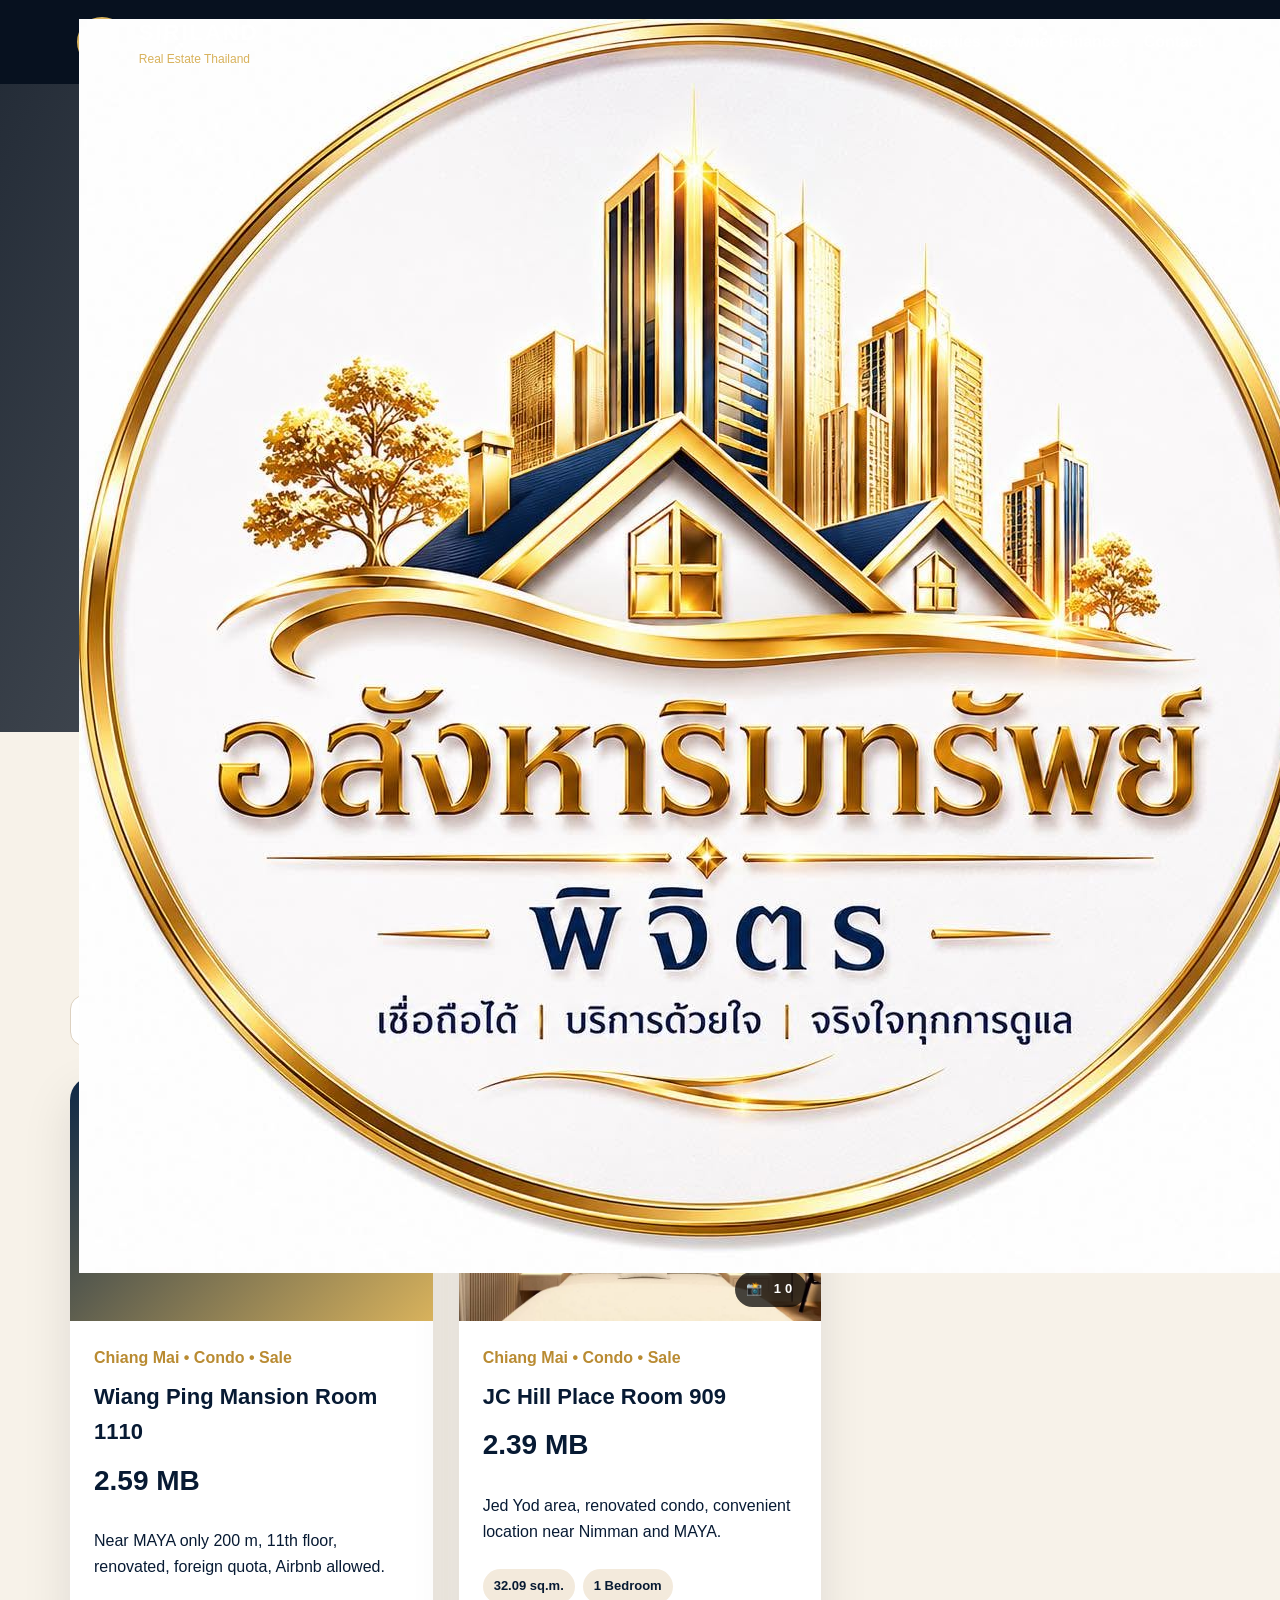
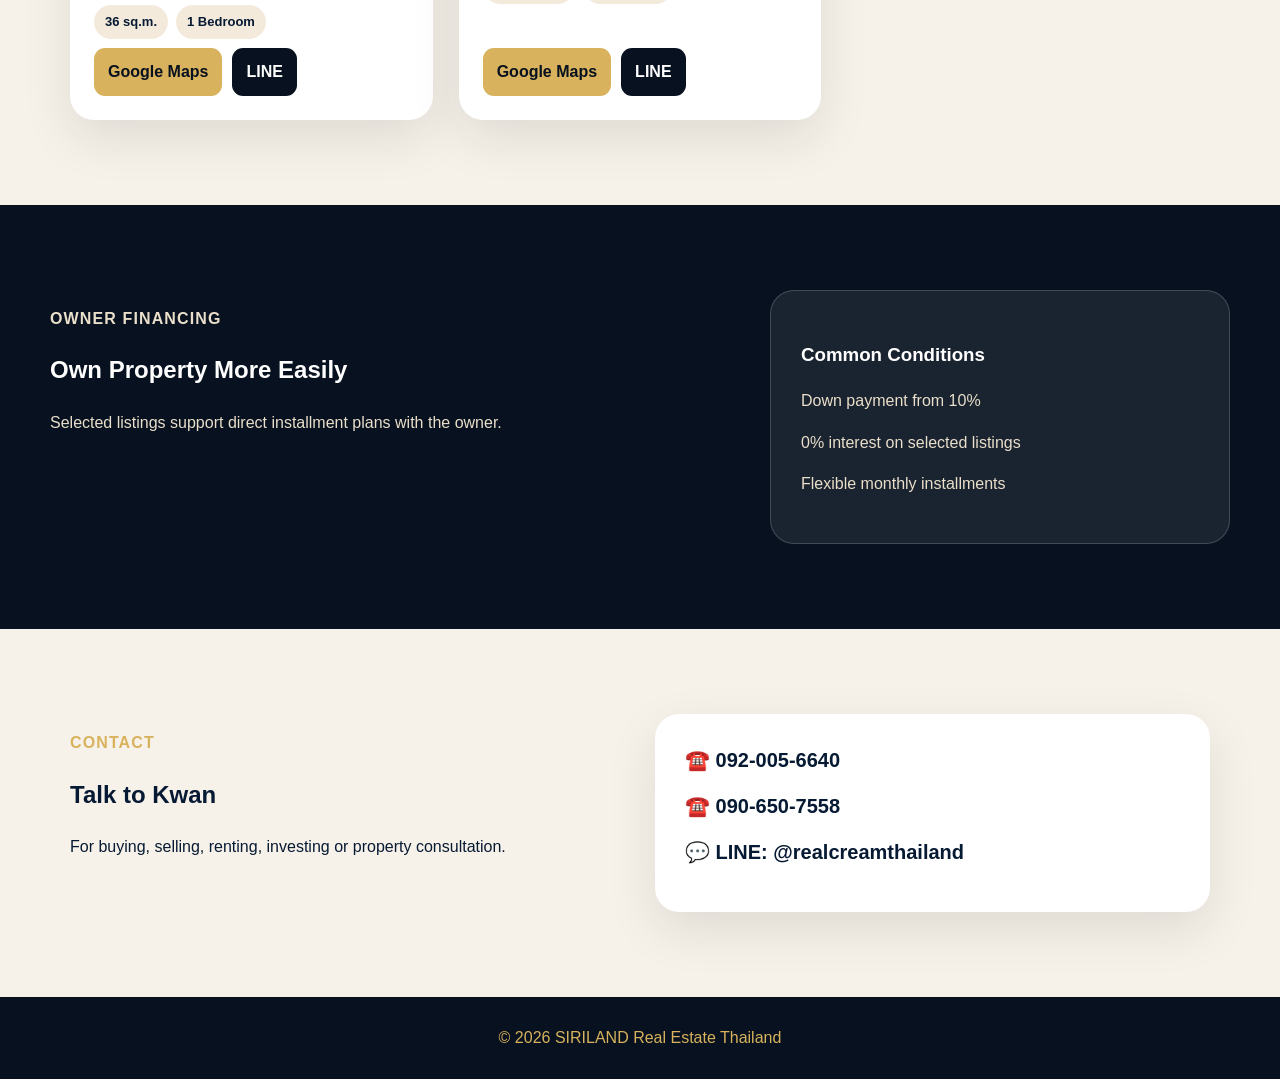
==== index.html @ 2d0be60f "Update index.html" ====
<!DOCTYPE html><html lang="en"><head><meta charset="UTF-8"><meta name="viewport" content="width=device-width,initial-scale=1.0"><title>SIRILAND Real Estate Thailand</title><link rel="stylesheet" href="style.css"></head><body>
<header>
  <div class="brand">
    <div class="logo">
      <img src="images/logo.png" alt="SIRILAND Logo">
    </div>
    <div>
      <h1>SIRILAND</h1>
      <p>Real Estate Thailand</p>
    </div>
  </div></p></div></div><nav><a href="#properties">Properties</a><a href="#finance">Owner Finance</a><a href="#contact">Contact</a></nav></header>
<section class="hero"><div><p class="gold">Luxury Real Estate Thailand</p><h2>Buy, Rent & Invest in Thailand Property</h2><p>Condos, houses, land and commercial properties in Chiang Mai, Phichit, Phitsanulok, Bangkok and more.</p><a class="btn" href="#properties">View Listings</a><a class="btn ghost" href="https://line.me/R/ti/p/@realcreamthailand" target="_blank">LINE</a></div></section>
<section id="properties" class="section"><p class="gold center">Featured Listings</p><h2 class="title">Properties for Sale & Rent</h2><div class="filters"><select id="cityFilter"><option value="all">All Cities</option><option value="Chiang Mai">Chiang Mai</option><option value="Phichit">Phichit</option><option value="Phitsanulok">Phitsanulok</option><option value="Bangkok">Bangkok</option></select><select id="typeFilter"><option value="all">All Types</option><option value="Condo">Condo</option><option value="House">House</option><option value="Land">Land</option><option value="Commercial">Commercial</option></select><select id="dealFilter"><option value="all">Sale & Rent</option><option value="Sale">Sale</option><option value="Rent">Rent</option></select><input id="searchInput" placeholder="Search property..."></div><div id="propertyGrid" class="grid"></div></section>
<section id="finance" class="finance"><div><p class="gold">Owner Financing</p><h2>Own Property More Easily</h2><p>Selected listings support direct installment plans with the owner.</p></div><div class="finance-card"><h3>Common Conditions</h3><p>Down payment from 10%</p><p>0% interest on selected listings</p><p>Flexible monthly installments</p></div></section>
<section id="contact" class="section contact"><div><p class="gold">Contact</p><h2>Talk to Kwan</h2><p>For buying, selling, renting, investing or property consultation.</p></div><div class="contact-card"><a href="tel:+66920056640">☎️ 092-005-6640</a><a href="tel:+66906507558">☎️ 090-650-7558</a><a href="https://line.me/R/ti/p/@realcreamthailand" target="_blank">💬 LINE: @realcreamthailand</a></div></section>
<div id="gallery" class="gallery hidden"><button class="close" onclick="closeGallery()">×</button><button class="arrow left" onclick="prevImage()">‹</button><img id="galleryImg" src=""><button class="arrow right" onclick="nextImage()">›</button><div id="counter"></div></div>
<footer>© 2026 SIRILAND Real Estate Thailand</footer><script src="properties.js"></script><script src="script.js"></script></body></html>
---- style.css ----
*{box-sizing:border-box}body{margin:0;font-family:Arial,Helvetica,sans-serif;background:#f7f2e9;color:#071a33;line-height:1.6}a{text-decoration:none;color:inherit}header{position:sticky;top:0;z-index:20;background:#07111f;color:white;display:flex;align-items:center;justify-content:space-between;padding:15px 6%;gap:20px}.brand{display:flex;align-items:center;gap:12px}.logo{width:50px;height:50px;border:2px solid #d8b25c;border-radius:50%;display:grid;place-items:center;color:#d8b25c;font-size:30px;font-weight:900}.brand h1{margin:0;font-size:22px;letter-spacing:2px}.brand p{margin:0;color:#d8b25c;font-size:12px}nav{display:flex;gap:24px;font-weight:800}.hero{min-height:72vh;background:linear-gradient(115deg,rgba(7,17,31,.88),rgba(7,17,31,.45)),url('https://images.unsplash.com/photo-1600607687939-ce8a6c25118c?auto=format&fit=crop&w=1800&q=80');background-size:cover;background-position:center;display:grid;place-items:center;text-align:center;color:white;padding:50px 20px}.hero div{max-width:900px}.gold{color:#d8b25c;font-weight:900;text-transform:uppercase;letter-spacing:.07em}.center{text-align:center}.hero h2{font-size:clamp(38px,7vw,78px);line-height:1.05;margin:10px 0}.hero p{font-size:20px;color:#f4e7c7}.btn{display:inline-block;margin:10px 6px 0;padding:14px 24px;border-radius:14px;background:#d8b25c;color:#07111f;font-weight:900}.ghost{background:transparent;color:white;border:1px solid white}.section{max-width:1180px;margin:auto;padding:85px 20px}.title{text-align:center;font-size:clamp(32px,5vw,56px);margin:5px 0 30px}.filters{display:grid;grid-template-columns:repeat(4,1fr);gap:14px;margin-bottom:30px}.filters select,.filters input{padding:15px;border:1px solid #ddd1c0;border-radius:14px;background:white;font-size:15px}.grid{display:grid;grid-template-columns:repeat(3,1fr);gap:26px}.card{background:white;border-radius:24px;overflow:hidden;box-shadow:0 18px 50px rgba(10,20,30,.1);display:flex;flex-direction:column}.photo{height:245px;background:linear-gradient(135deg,#0d2746,#d8b25c);position:relative;overflow:hidden;cursor:pointer;display:grid;place-items:center;color:white;font-size:34px;font-weight:900;letter-spacing:4px}.photo img{width:100%;height:100%;object-fit:cover;display:block}.badge{position:absolute;right:14px;bottom:14px;background:rgba(0,0,0,.72);color:white;border-radius:999px;padding:7px 11px;font-size:13px;font-weight:900}.content{padding:24px;display:flex;flex-direction:column;gap:9px;flex:1}.meta{color:#b98b32;font-weight:900}.content h3{margin:0;font-size:22px}.price{font-size:28px;font-weight:900}.chips{display:flex;flex-wrap:wrap;gap:8px}.chips span{background:#f3eadc;border-radius:999px;padding:7px 11px;font-weight:800;font-size:13px}.actions{display:flex;gap:10px;flex-wrap:wrap;margin-top:auto}.smallbtn{padding:11px 14px;border-radius:11px;background:#07111f;color:white;font-weight:900}.smallbtn.goldbtn{background:#d8b25c;color:#07111f}.finance{background:#07111f;color:white;display:grid;grid-template-columns:1.2fr .8fr;gap:30px;padding:85px max(20px,calc((100vw - 1180px)/2))}.finance p{color:#eadfca}.finance-card{background:rgba(255,255,255,.08);border:1px solid rgba(255,255,255,.18);border-radius:24px;padding:30px}.contact{display:grid;grid-template-columns:1fr 1fr;gap:30px}.contact-card{background:white;border-radius:24px;padding:30px;box-shadow:0 18px 50px rgba(10,20,30,.1)}.contact-card a{display:block;font-size:20px;font-weight:900;margin-bottom:14px}.gallery{position:fixed;inset:0;z-index:999;background:rgba(0,0,0,.92);display:grid;place-items:center;padding:30px}.hidden{display:none}.gallery img{max-width:90vw;max-height:84vh;border-radius:14px}.close{position:fixed;right:24px;top:18px;background:none;border:0;color:white;font-size:46px;cursor:pointer}.arrow{position:fixed;top:50%;transform:translateY(-50%);background:rgba(255,255,255,.14);color:white;border:0;border-radius:14px;font-size:56px;padding:10px 20px;cursor:pointer}.left{left:20px}.right{right:20px}#counter{position:fixed;bottom:20px;color:white;background:rgba(0,0,0,.45);padding:8px 14px;border-radius:999px;font-weight:900}footer{text-align:center;background:#07111f;color:#d8b25c;padding:28px}@media(max-width:900px){header{flex-direction:column;align-items:flex-start}.filters,.grid,.finance,.contact{grid-template-columns:1fr}nav{flex-wrap:wrap}.photo{height:220px}}
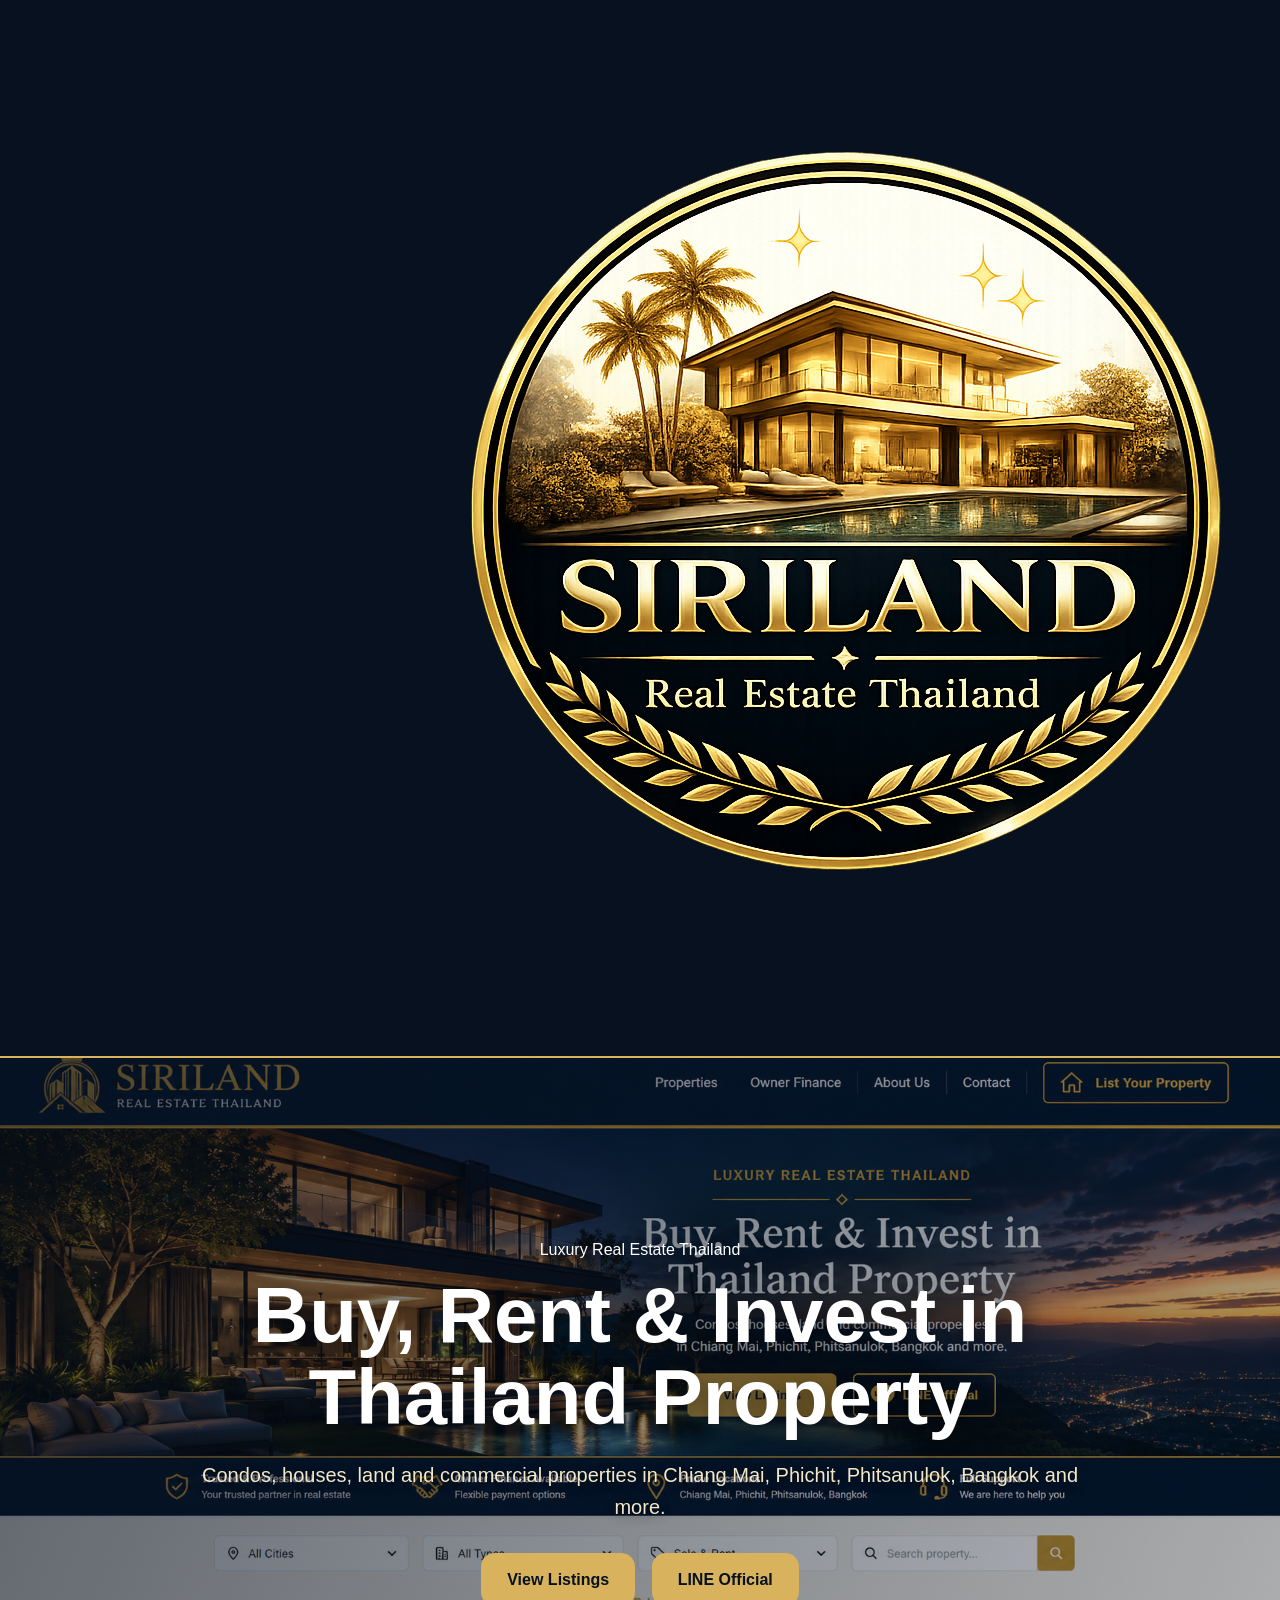
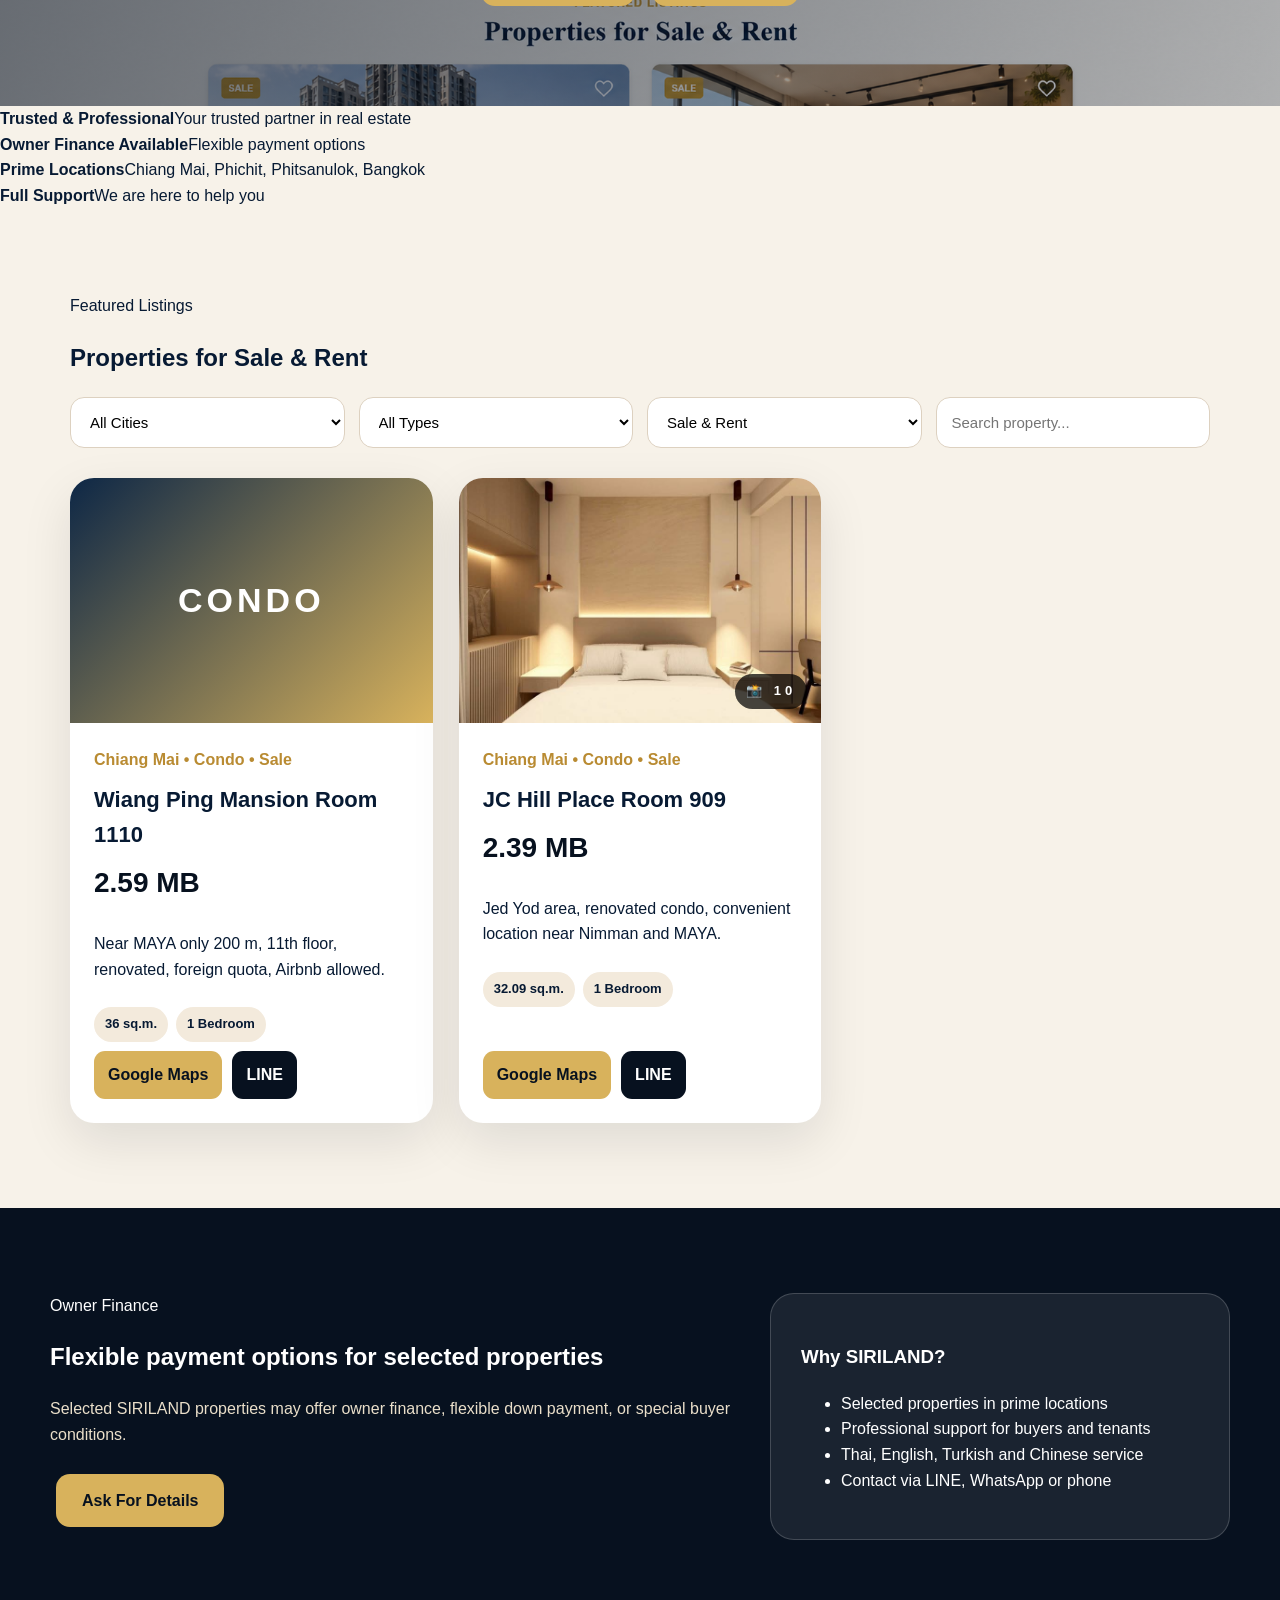
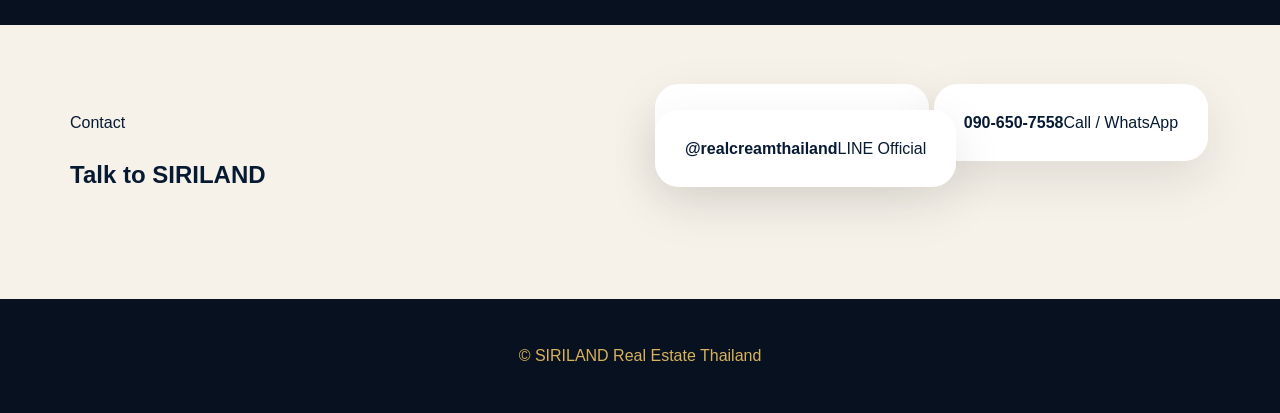
==== commit 4fb5764b: "Update index.html" ====
--- a/index.html
+++ b/index.html
@@ -1,17 +1,126 @@
-<!DOCTYPE html><html lang="en"><head><meta charset="UTF-8"><meta name="viewport" content="width=device-width,initial-scale=1.0"><title>SIRILAND Real Estate Thailand</title><link rel="stylesheet" href="style.css"></head><body>
-<header>
-  <div class="brand">
-    <div class="logo">
-      <img src="images/logo.png" alt="SIRILAND Logo">
+<!DOCTYPE html>
+<html lang="en">
+<head>
+  <meta charset="UTF-8" />
+  <meta name="viewport" content="width=device-width, initial-scale=1.0" />
+  <title>SIRILAND Real Estate Thailand</title>
+  <link rel="stylesheet" href="style.css" />
+</head>
+<body>
+  <header class="site-header">
+    <a class="brand" href="#home">
+      <img src="images/logo.png" alt="SIRILAND Logo" class="brand-logo" />
+      <div>
+        <h1>SIRILAND</h1>
+        <p>Real Estate Thailand</p>
+      </div>
+    </a>
+
+    <button class="menu-toggle" id="menuToggle">☰</button>
+
+    <nav id="mainNav">
+      <a href="#properties">Properties</a>
+      <a href="#finance">Owner Finance</a>
+      <a href="#contact">Contact</a>
+      <a class="nav-line" href="https://line.me/R/ti/p/@realcreamthailand" target="_blank">LINE</a>
+    </nav>
+  </header>
+
+  <section class="hero" id="home">
+    <div class="hero-overlay"></div>
+    <div class="hero-content">
+      <span class="eyebrow">Luxury Real Estate Thailand</span>
+      <h2>Buy, Rent & Invest in Thailand Property</h2>
+      <p>Condos, houses, land and commercial properties in Chiang Mai, Phichit, Phitsanulok, Bangkok and more.</p>
+      <div class="hero-actions">
+        <a href="#properties" class="btn primary">View Listings</a>
+        <a href="https://line.me/R/ti/p/@realcreamthailand" target="_blank" class="btn outline">LINE Official</a>
+      </div>
     </div>
-    <div>
-      <h1>SIRILAND</h1>
-      <p>Real Estate Thailand</p>
+  </section>
+
+  <section class="trust-bar">
+    <div><strong>Trusted & Professional</strong><span>Your trusted partner in real estate</span></div>
+    <div><strong>Owner Finance Available</strong><span>Flexible payment options</span></div>
+    <div><strong>Prime Locations</strong><span>Chiang Mai, Phichit, Phitsanulok, Bangkok</span></div>
+    <div><strong>Full Support</strong><span>We are here to help you</span></div>
+  </section>
+
+  <main>
+    <section class="section" id="properties">
+      <div class="section-head">
+        <span class="eyebrow dark">Featured Listings</span>
+        <h2>Properties for Sale & Rent</h2>
+      </div>
+
+      <div class="filters">
+        <select id="cityFilter"><option value="all">All Cities</option></select>
+        <select id="typeFilter"><option value="all">All Types</option></select>
+        <select id="dealFilter">
+          <option value="all">Sale & Rent</option>
+          <option value="Sale">Sale</option>
+          <option value="Rent">Rent</option>
+        </select>
+        <input id="searchInput" type="search" placeholder="Search property..." />
+      </div>
+
+      <div class="grid" id="propertyGrid"></div>
+    </section>
+
+    <section class="finance" id="finance">
+      <div>
+        <span class="eyebrow">Owner Finance</span>
+        <h2>Flexible payment options for selected properties</h2>
+        <p>Selected SIRILAND properties may offer owner finance, flexible down payment, or special buyer conditions.</p>
+        <a href="#contact" class="btn primary">Ask For Details</a>
+      </div>
+      <div class="finance-card">
+        <h3>Why SIRILAND?</h3>
+        <ul>
+          <li>Selected properties in prime locations</li>
+          <li>Professional support for buyers and tenants</li>
+          <li>Thai, English, Turkish and Chinese service</li>
+          <li>Contact via LINE, WhatsApp or phone</li>
+        </ul>
+      </div>
+    </section>
+
+    <section class="section contact" id="contact">
+      <div class="section-head left-head">
+        <span class="eyebrow dark">Contact</span>
+        <h2>Talk to SIRILAND</h2>
+      </div>
+      <div class="contact-grid">
+        <a class="contact-card" href="tel:0920056640"><strong>092-005-6640</strong><span>Call / WhatsApp</span></a>
+        <a class="contact-card" href="tel:0906507558"><strong>090-650-7558</strong><span>Call / WhatsApp</span></a>
+        <a class="contact-card" href="https://line.me/R/ti/p/@realcreamthailand" target="_blank"><strong>@realcreamthailand</strong><span>LINE Official</span></a>
+      </div>
+    </section>
+  </main>
+
+  <div class="modal hidden" id="propertyModal">
+    <div class="modal-card">
+      <button class="modal-close" id="modalClose">×</button>
+      <img id="modalImg" src="" alt="Property photo" />
+      <div class="modal-body">
+        <p id="modalMeta" class="meta"></p>
+        <h3 id="modalTitle"></h3>
+        <div id="modalPrice" class="price"></div>
+        <p id="modalDesc"></p>
+        <div id="modalChips" class="chips"></div>
+        <div class="actions">
+          <a class="smallbtn goldbtn" href="tel:0920056640">Call</a>
+          <a class="smallbtn" href="https://line.me/R/ti/p/@realcreamthailand" target="_blank">LINE</a>
+        </div>
+      </div>
     </div>
-  </div></p></div></div><nav><a href="#properties">Properties</a><a href="#finance">Owner Finance</a><a href="#contact">Contact</a></nav></header>
-<section class="hero"><div><p class="gold">Luxury Real Estate Thailand</p><h2>Buy, Rent & Invest in Thailand Property</h2><p>Condos, houses, land and commercial properties in Chiang Mai, Phichit, Phitsanulok, Bangkok and more.</p><a class="btn" href="#properties">View Listings</a><a class="btn ghost" href="https://line.me/R/ti/p/@realcreamthailand" target="_blank">LINE</a></div></section>
-<section id="properties" class="section"><p class="gold center">Featured Listings</p><h2 class="title">Properties for Sale & Rent</h2><div class="filters"><select id="cityFilter"><option value="all">All Cities</option><option value="Chiang Mai">Chiang Mai</option><option value="Phichit">Phichit</option><option value="Phitsanulok">Phitsanulok</option><option value="Bangkok">Bangkok</option></select><select id="typeFilter"><option value="all">All Types</option><option value="Condo">Condo</option><option value="House">House</option><option value="Land">Land</option><option value="Commercial">Commercial</option></select><select id="dealFilter"><option value="all">Sale & Rent</option><option value="Sale">Sale</option><option value="Rent">Rent</option></select><input id="searchInput" placeholder="Search property..."></div><div id="propertyGrid" class="grid"></div></section>
-<section id="finance" class="finance"><div><p class="gold">Owner Financing</p><h2>Own Property More Easily</h2><p>Selected listings support direct installment plans with the owner.</p></div><div class="finance-card"><h3>Common Conditions</h3><p>Down payment from 10%</p><p>0% interest on selected listings</p><p>Flexible monthly installments</p></div></section>
-<section id="contact" class="section contact"><div><p class="gold">Contact</p><h2>Talk to Kwan</h2><p>For buying, selling, renting, investing or property consultation.</p></div><div class="contact-card"><a href="tel:+66920056640">☎️ 092-005-6640</a><a href="tel:+66906507558">☎️ 090-650-7558</a><a href="https://line.me/R/ti/p/@realcreamthailand" target="_blank">💬 LINE: @realcreamthailand</a></div></section>
-<div id="gallery" class="gallery hidden"><button class="close" onclick="closeGallery()">×</button><button class="arrow left" onclick="prevImage()">‹</button><img id="galleryImg" src=""><button class="arrow right" onclick="nextImage()">›</button><div id="counter"></div></div>
-<footer>© 2026 SIRILAND Real Estate Thailand</footer><script src="properties.js"></script><script src="script.js"></script></body></html>
+  </div>
+
+  <footer>
+    <p>© SIRILAND Real Estate Thailand</p>
+  </footer>
+
+  <script src="properties.js"></script>
+  <script src="script.js"></script>
+</body>
+</html>
--- a/style.css
+++ b/style.css
@@ -1 +1,101 @@
-*{box-sizing:border-box}body{margin:0;font-family:Arial,Helvetica,sans-serif;background:#f7f2e9;color:#071a33;line-height:1.6}a{text-decoration:none;color:inherit}header{position:sticky;top:0;z-index:20;background:#07111f;color:white;display:flex;align-items:center;justify-content:space-between;padding:15px 6%;gap:20px}.brand{display:flex;align-items:center;gap:12px}.logo{width:50px;height:50px;border:2px solid #d8b25c;border-radius:50%;display:grid;place-items:center;color:#d8b25c;font-size:30px;font-weight:900}.brand h1{margin:0;font-size:22px;letter-spacing:2px}.brand p{margin:0;color:#d8b25c;font-size:12px}nav{display:flex;gap:24px;font-weight:800}.hero{min-height:72vh;background:linear-gradient(115deg,rgba(7,17,31,.88),rgba(7,17,31,.45)),url('https://images.unsplash.com/photo-1600607687939-ce8a6c25118c?auto=format&fit=crop&w=1800&q=80');background-size:cover;background-position:center;display:grid;place-items:center;text-align:center;color:white;padding:50px 20px}.hero div{max-width:900px}.gold{color:#d8b25c;font-weight:900;text-transform:uppercase;letter-spacing:.07em}.center{text-align:center}.hero h2{font-size:clamp(38px,7vw,78px);line-height:1.05;margin:10px 0}.hero p{font-size:20px;color:#f4e7c7}.btn{display:inline-block;margin:10px 6px 0;padding:14px 24px;border-radius:14px;background:#d8b25c;color:#07111f;font-weight:900}.ghost{background:transparent;color:white;border:1px solid white}.section{max-width:1180px;margin:auto;padding:85px 20px}.title{text-align:center;font-size:clamp(32px,5vw,56px);margin:5px 0 30px}.filters{display:grid;grid-template-columns:repeat(4,1fr);gap:14px;margin-bottom:30px}.filters select,.filters input{padding:15px;border:1px solid #ddd1c0;border-radius:14px;background:white;font-size:15px}.grid{display:grid;grid-template-columns:repeat(3,1fr);gap:26px}.card{background:white;border-radius:24px;overflow:hidden;box-shadow:0 18px 50px rgba(10,20,30,.1);display:flex;flex-direction:column}.photo{height:245px;background:linear-gradient(135deg,#0d2746,#d8b25c);position:relative;overflow:hidden;cursor:pointer;display:grid;place-items:center;color:white;font-size:34px;font-weight:900;letter-spacing:4px}.photo img{width:100%;height:100%;object-fit:cover;display:block}.badge{position:absolute;right:14px;bottom:14px;background:rgba(0,0,0,.72);color:white;border-radius:999px;padding:7px 11px;font-size:13px;font-weight:900}.content{padding:24px;display:flex;flex-direction:column;gap:9px;flex:1}.meta{color:#b98b32;font-weight:900}.content h3{margin:0;font-size:22px}.price{font-size:28px;font-weight:900}.chips{display:flex;flex-wrap:wrap;gap:8px}.chips span{background:#f3eadc;border-radius:999px;padding:7px 11px;font-weight:800;font-size:13px}.actions{display:flex;gap:10px;flex-wrap:wrap;margin-top:auto}.smallbtn{padding:11px 14px;border-radius:11px;background:#07111f;color:white;font-weight:900}.smallbtn.goldbtn{background:#d8b25c;color:#07111f}.finance{background:#07111f;color:white;display:grid;grid-template-columns:1.2fr .8fr;gap:30px;padding:85px max(20px,calc((100vw - 1180px)/2))}.finance p{color:#eadfca}.finance-card{background:rgba(255,255,255,.08);border:1px solid rgba(255,255,255,.18);border-radius:24px;padding:30px}.contact{display:grid;grid-template-columns:1fr 1fr;gap:30px}.contact-card{background:white;border-radius:24px;padding:30px;box-shadow:0 18px 50px rgba(10,20,30,.1)}.contact-card a{display:block;font-size:20px;font-weight:900;margin-bottom:14px}.gallery{position:fixed;inset:0;z-index:999;background:rgba(0,0,0,.92);display:grid;place-items:center;padding:30px}.hidden{display:none}.gallery img{max-width:90vw;max-height:84vh;border-radius:14px}.close{position:fixed;right:24px;top:18px;background:none;border:0;color:white;font-size:46px;cursor:pointer}.arrow{position:fixed;top:50%;transform:translateY(-50%);background:rgba(255,255,255,.14);color:white;border:0;border-radius:14px;font-size:56px;padding:10px 20px;cursor:pointer}.left{left:20px}.right{right:20px}#counter{position:fixed;bottom:20px;color:white;background:rgba(0,0,0,.45);padding:8px 14px;border-radius:999px;font-weight:900}footer{text-align:center;background:#07111f;color:#d8b25c;padding:28px}@media(max-width:900px){header{flex-direction:column;align-items:flex-start}.filters,.grid,.finance,.contact{grid-template-columns:1fr}nav{flex-wrap:wrap}.photo{height:220px}}+*{box-sizing:border-box}
+body{margin:0;font-family:Arial,Helvetica,sans-serif;background:#f7f2e9;color:#071a33;line-height:1.6}
+a{text-decoration:none;color:inherit}
+
+header{
+  position:sticky;top:0;z-index:20;
+  background:#07111f;color:white;
+  display:flex;align-items:center;justify-content:space-between;
+  padding:16px 6%;gap:24px;
+  border-bottom:2px solid #d8b25c;
+}
+
+.brand{display:flex;align-items:center;gap:16px}
+.logo{
+  width:72px;height:72px;border-radius:50%;overflow:hidden;
+  background:#fff;display:flex;align-items:center;justify-content:center;
+  flex-shrink:0;
+}
+.logo img{width:100%;height:100%;object-fit:cover;display:block}
+
+.brand h1{margin:0;font-size:28px;letter-spacing:2px;color:#fff}
+.brand p{margin:0;color:#d8b25c;font-size:13px;font-weight:700}
+
+nav{display:flex;align-items:center;gap:34px;font-weight:800}
+nav a{color:#fff;white-space:nowrap;transition:.25s}
+nav a:hover{color:#d8b25c}
+
+.hero{
+  min-height:72vh;
+  background:
+    linear-gradient(115deg,rgba(7,17,31,.65),rgba(7,17,31,.30)),
+    url("images/hero.png");
+  background-size:cover;
+  background-position:center center;
+  background-repeat:no-repeat;
+  display:grid;
+  place-items:center;
+  text-align:center;
+  color:white;
+  padding:60px 20px;
+}
+
+.hero div{max-width:920px}
+.gold{color:#d8b25c;font-weight:900;text-transform:uppercase;letter-spacing:.08em}
+.center{text-align:center}
+.hero h2{font-size:clamp(38px,7vw,78px);line-height:1.05;margin:12px 0;text-shadow:0 4px 18px rgba(0,0,0,.35)}
+.hero p{font-size:20px;color:#f4e7c7;text-shadow:0 3px 12px rgba(0,0,0,.4)}
+
+.btn{display:inline-block;margin:10px 6px 0;padding:14px 26px;border-radius:14px;background:#d8b25c;color:#07111f;font-weight:900}
+.ghost{background:rgba(255,255,255,.08);color:white;border:1px solid white}
+
+.section{max-width:1180px;margin:auto;padding:85px 20px}
+.title{text-align:center;font-size:clamp(32px,5vw,56px);margin:5px 0 30px}
+
+.filters{display:grid;grid-template-columns:repeat(4,1fr);gap:14px;margin-bottom:30px}
+.filters select,.filters input{padding:15px;border:1px solid #ddd1c0;border-radius:14px;background:white;font-size:15px}
+
+.grid{display:grid;grid-template-columns:repeat(3,1fr);gap:26px}
+.card{background:white;border-radius:24px;overflow:hidden;box-shadow:0 18px 50px rgba(10,20,30,.1);display:flex;flex-direction:column}
+.photo{height:245px;background:linear-gradient(135deg,#0d2746,#d8b25c);position:relative;overflow:hidden;cursor:pointer;display:grid;place-items:center;color:white;font-size:34px;font-weight:900;letter-spacing:4px}
+.photo img{width:100%;height:100%;object-fit:cover;display:block}
+.badge{position:absolute;right:14px;bottom:14px;background:rgba(0,0,0,.72);color:white;border-radius:999px;padding:7px 11px;font-size:13px;font-weight:900}
+
+.content{padding:24px;display:flex;flex-direction:column;gap:9px;flex:1}
+.meta{color:#b98b32;font-weight:900}
+.content h3{margin:0;font-size:22px}
+.price{font-size:28px;font-weight:900;color:#07111f}
+
+.chips{display:flex;flex-wrap:wrap;gap:8px}
+.chips span{background:#f3eadc;border-radius:999px;padding:7px 11px;font-weight:800;font-size:13px}
+
+.actions{display:flex;gap:10px;flex-wrap:wrap;margin-top:auto}
+.smallbtn{padding:11px 14px;border-radius:11px;background:#07111f;color:white;font-weight:900}
+.smallbtn.goldbtn{background:#d8b25c;color:#07111f}
+
+.finance{background:#07111f;color:white;display:grid;grid-template-columns:1.2fr .8fr;gap:30px;padding:85px max(20px,calc((100vw - 1180px)/2))}
+.finance p{color:#eadfca}
+.finance-card{background:rgba(255,255,255,.08);border:1px solid rgba(255,255,255,.18);border-radius:24px;padding:30px}
+
+.contact{display:grid;grid-template-columns:1fr 1fr;gap:30px}
+.contact-card{background:white;border-radius:24px;padding:30px;box-shadow:0 18px 50px rgba(10,20,30,.1)}
+.contact-card a{display:block;font-size:20px;font-weight:900;margin-bottom:14px}
+
+.gallery{position:fixed;inset:0;z-index:999;background:rgba(0,0,0,.92);display:grid;place-items:center;padding:30px}
+.hidden{display:none}
+.gallery img{max-width:90vw;max-height:84vh;border-radius:14px}
+.close{position:fixed;right:24px;top:18px;background:none;border:0;color:white;font-size:46px;cursor:pointer}
+.arrow{position:fixed;top:50%;transform:translateY(-50%);background:rgba(255,255,255,.14);color:white;border:0;border-radius:14px;font-size:56px;padding:10px 20px;cursor:pointer}
+.left{left:20px}.right{right:20px}
+#counter{position:fixed;bottom:20px;color:white;background:rgba(0,0,0,.45);padding:8px 14px;border-radius:999px;font-weight:900}
+
+footer{text-align:center;background:#07111f;color:#d8b25c;padding:28px}
+
+@media(max-width:900px){
+  header{flex-direction:column;align-items:flex-start}
+  nav{gap:16px;flex-wrap:wrap}
+  .brand h1{font-size:24px}
+  .logo{width:60px;height:60px}
+  .filters,.grid,.finance,.contact{grid-template-columns:1fr}
+  .photo{height:220px}
+}
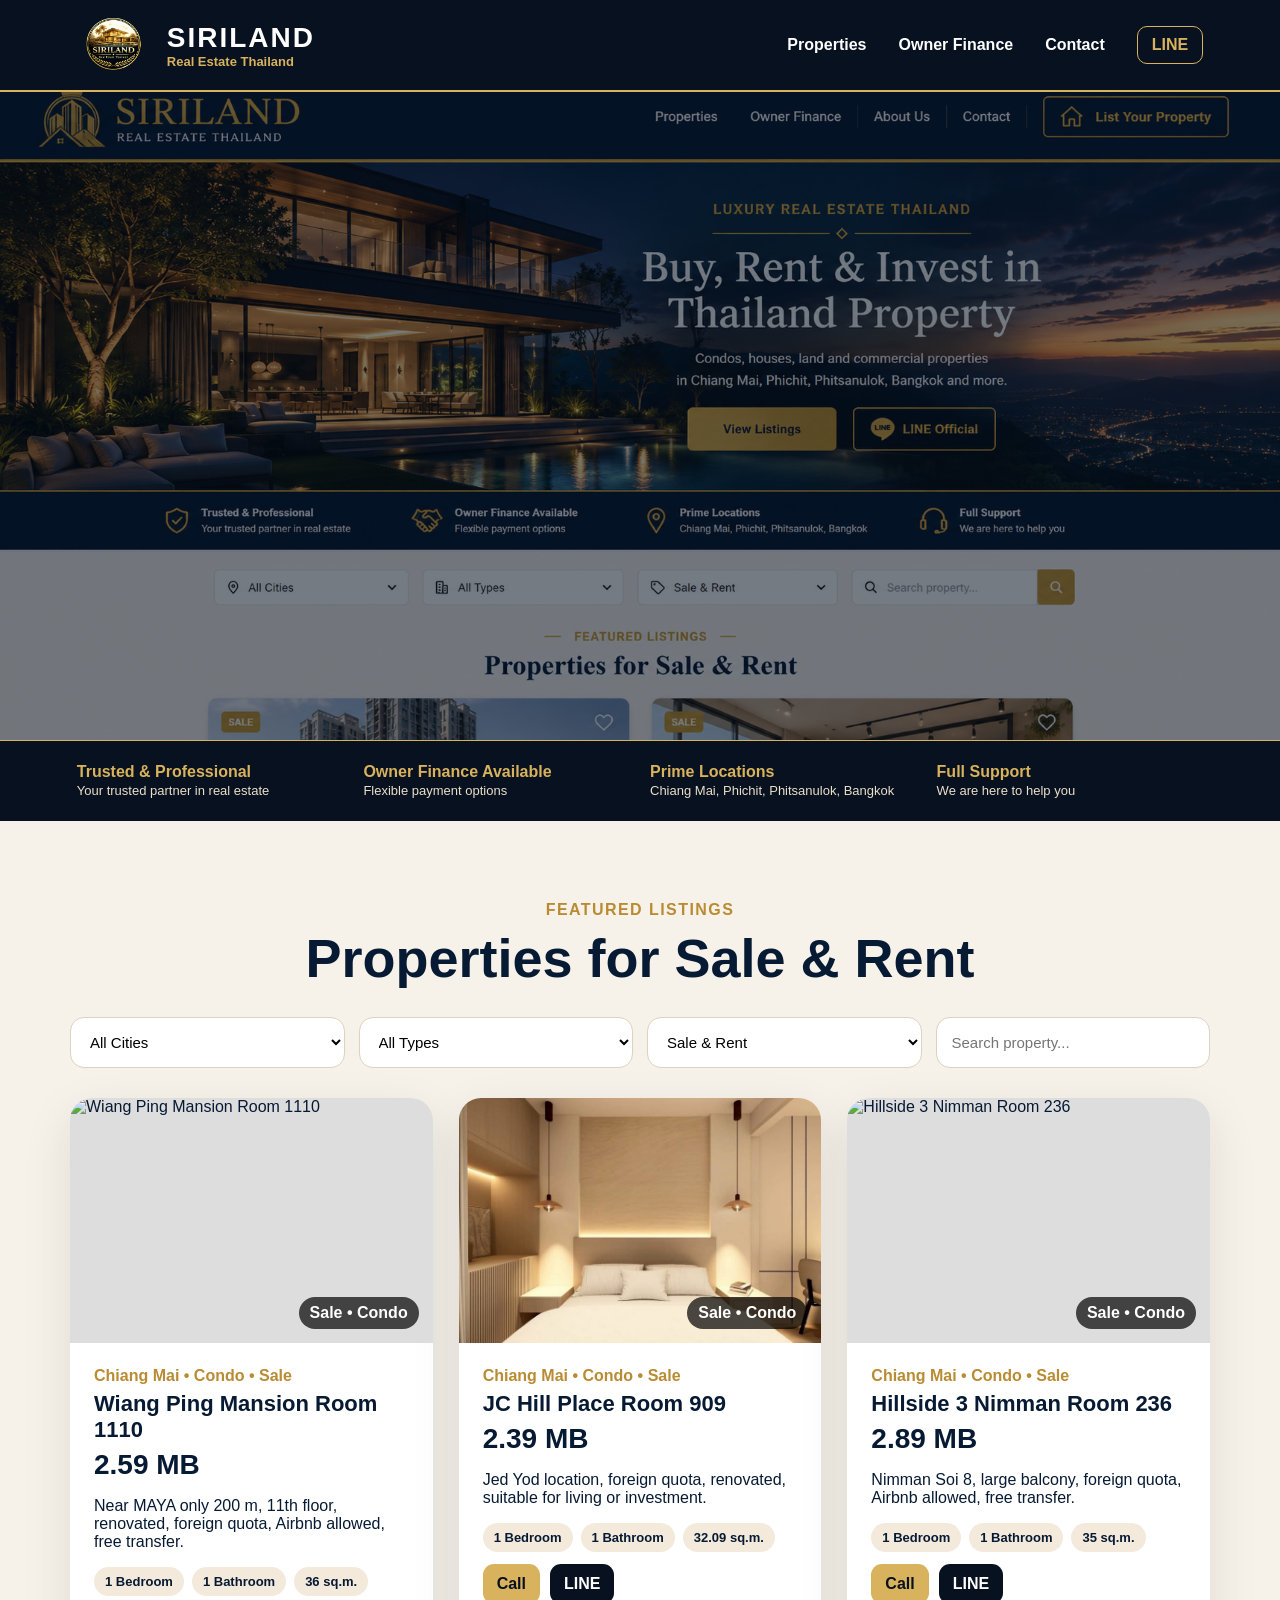
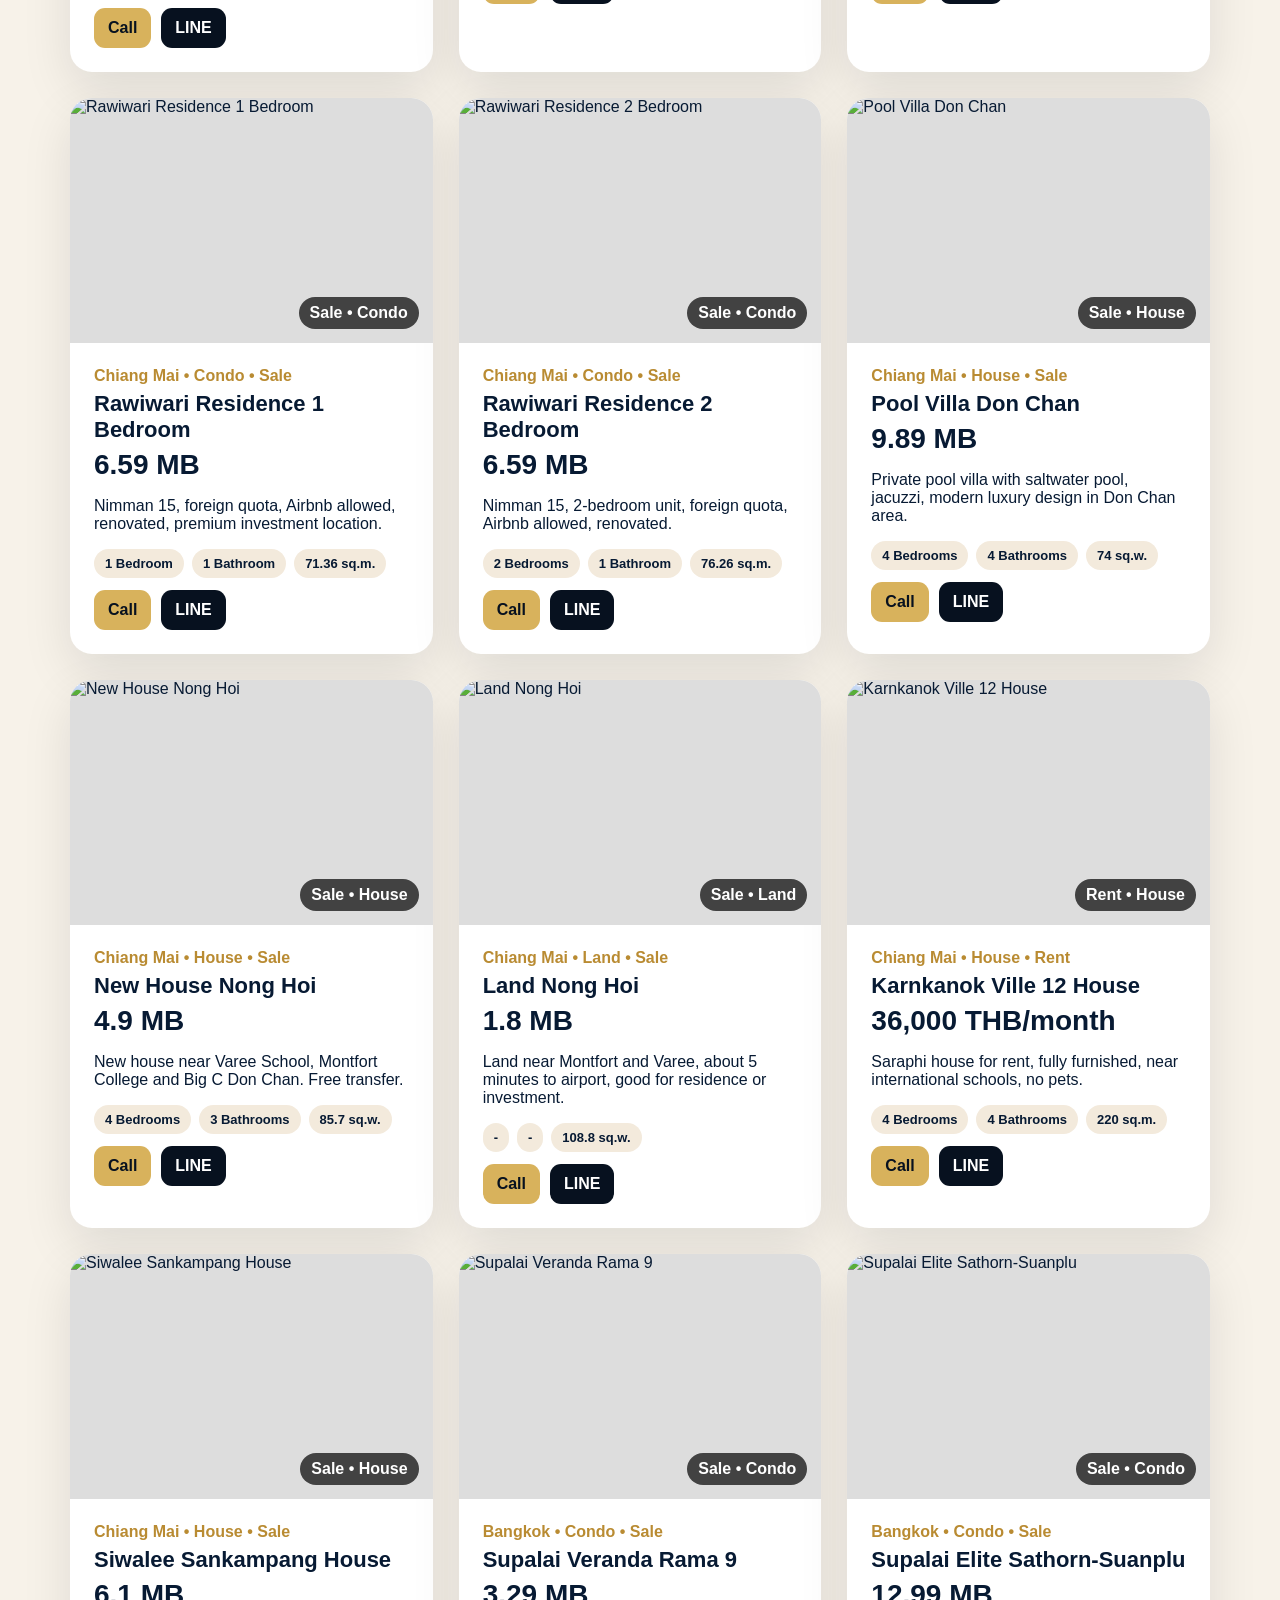
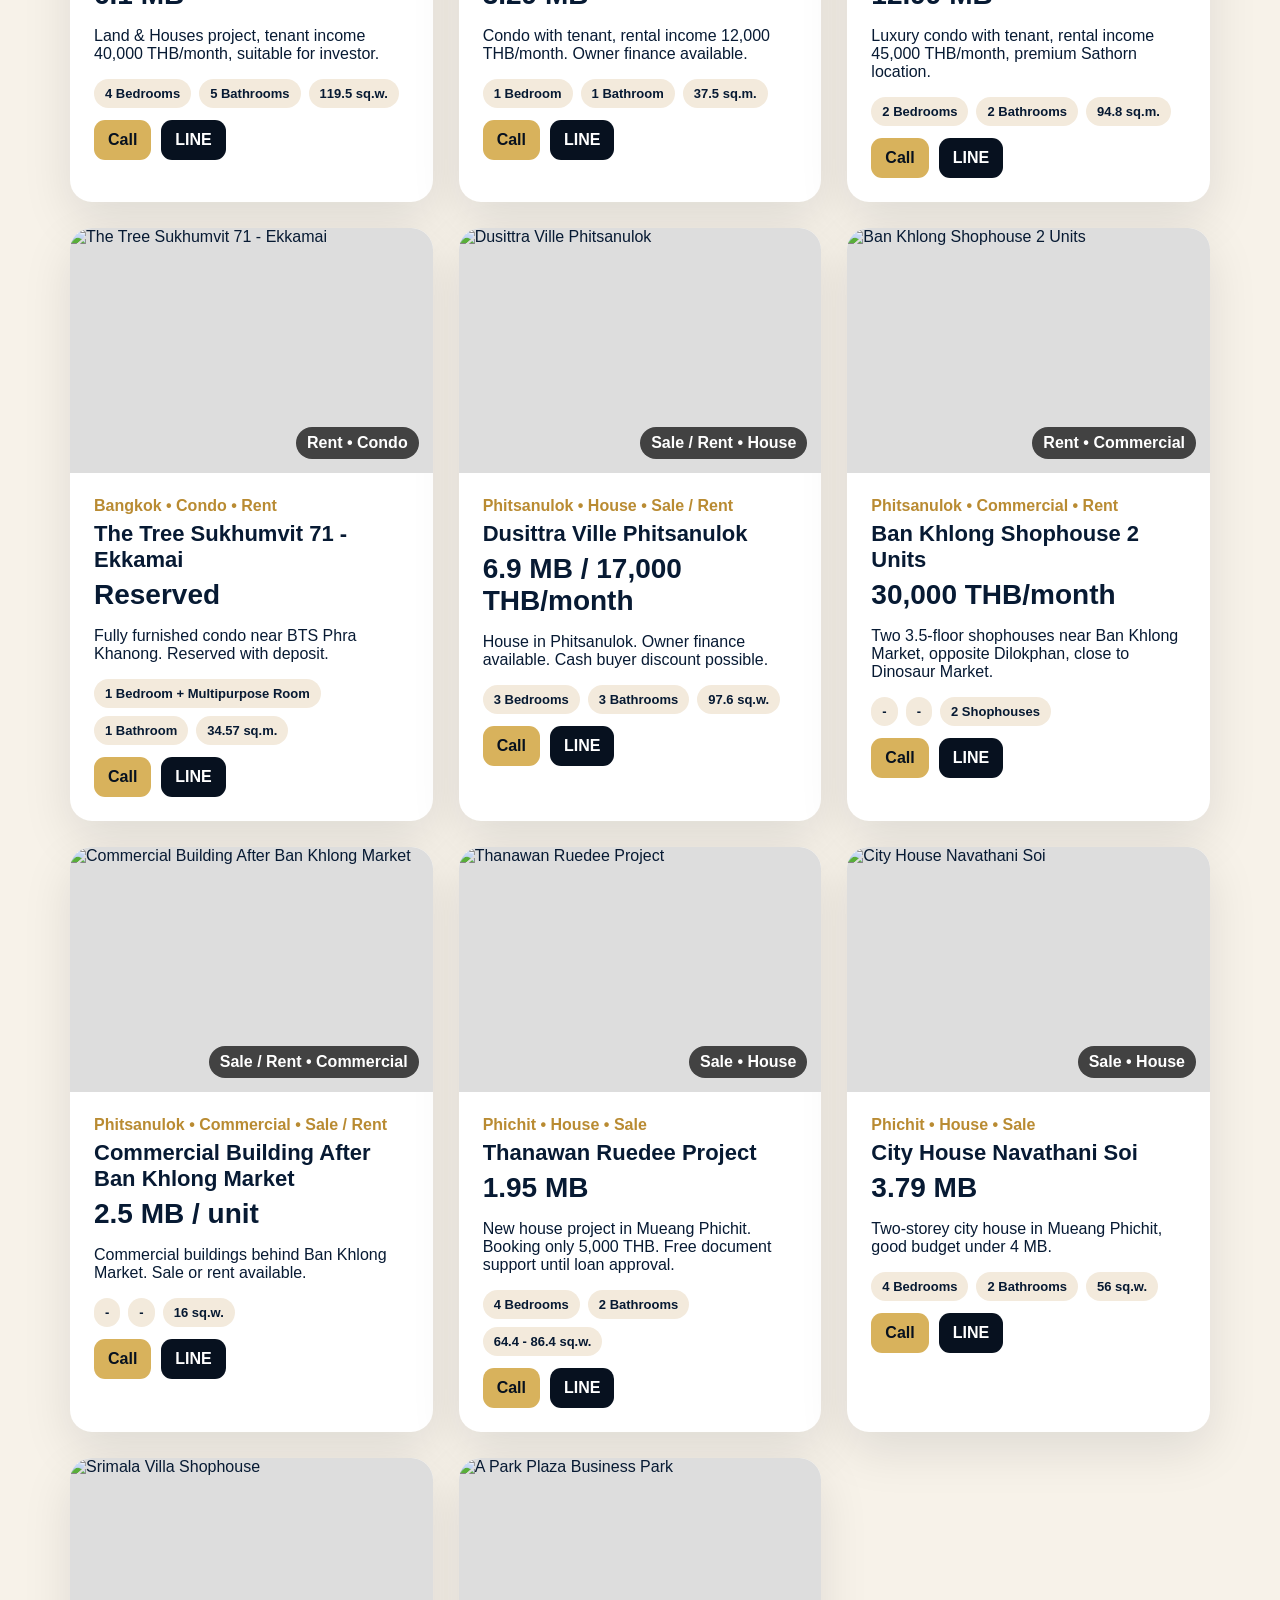
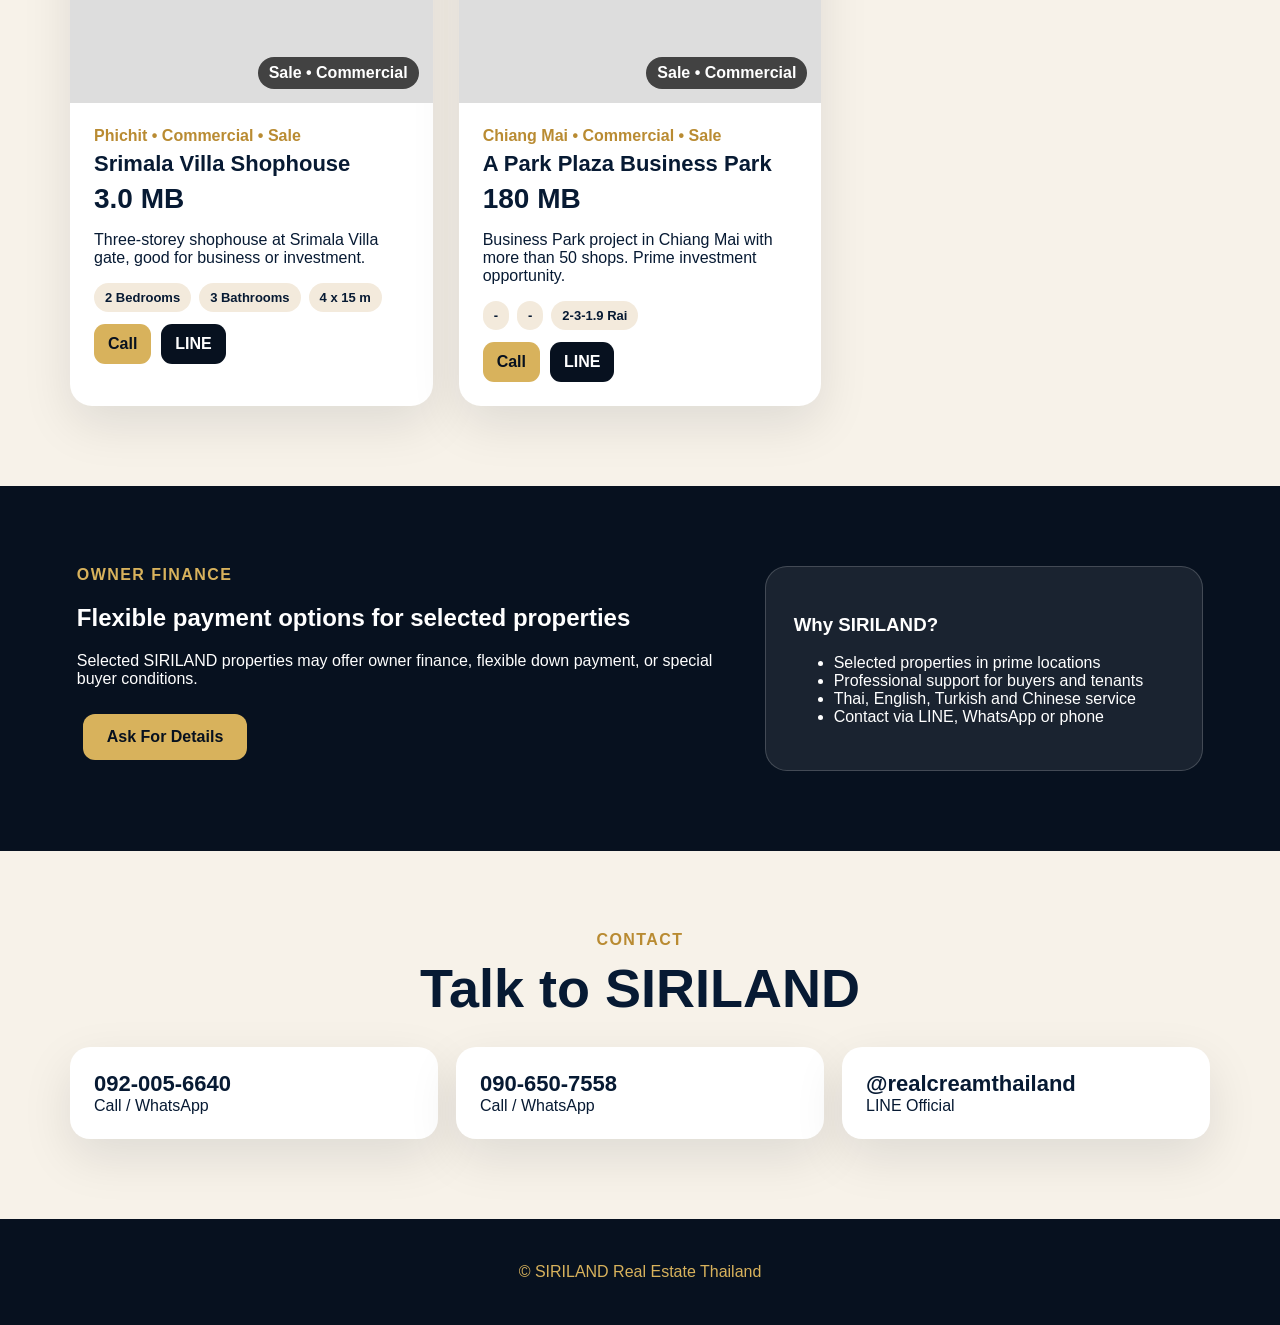
==== commit 85bf8ce8: "Update index.html" ====
--- a/index.html
+++ b/index.html
@@ -39,7 +39,7 @@
     </div>
   </section>
 
-  <section class="trust-bar">
+   <section class="trust-bar">
     <div><strong>Trusted & Professional</strong><span>Your trusted partner in real estate</span></div>
     <div><strong>Owner Finance Available</strong><span>Flexible payment options</span></div>
     <div><strong>Prime Locations</strong><span>Chiang Mai, Phichit, Phitsanulok, Bangkok</span></div>
--- a/style.css
+++ b/style.css
@@ -1,101 +1,91 @@
 *{box-sizing:border-box}
-body{margin:0;font-family:Arial,Helvetica,sans-serif;background:#f7f2e9;color:#071a33;line-height:1.6}
+body{margin:0;font-family:Arial,Helvetica,sans-serif;background:#f7f2e9;color:#071a33}
 a{text-decoration:none;color:inherit}
 
-header{
-  position:sticky;top:0;z-index:20;
-  background:#07111f;color:white;
+.site-header{
+  position:sticky;top:0;z-index:50;
+  height:92px;background:#07111f;color:#fff;
   display:flex;align-items:center;justify-content:space-between;
-  padding:16px 6%;gap:24px;
-  border-bottom:2px solid #d8b25c;
+  padding:0 6%;border-bottom:2px solid #d8b25c;
 }
 
 .brand{display:flex;align-items:center;gap:16px}
-.logo{
-  width:72px;height:72px;border-radius:50%;overflow:hidden;
-  background:#fff;display:flex;align-items:center;justify-content:center;
-  flex-shrink:0;
+.brand-logo{
+  width:74px!important;height:74px!important;
+  object-fit:cover;border-radius:50%;display:block;
 }
-.logo img{width:100%;height:100%;object-fit:cover;display:block}
-
-.brand h1{margin:0;font-size:28px;letter-spacing:2px;color:#fff}
+.brand h1{margin:0;font-size:28px;letter-spacing:2px}
 .brand p{margin:0;color:#d8b25c;font-size:13px;font-weight:700}
 
-nav{display:flex;align-items:center;gap:34px;font-weight:800}
-nav a{color:#fff;white-space:nowrap;transition:.25s}
-nav a:hover{color:#d8b25c}
+nav{display:flex;align-items:center;gap:32px;font-weight:800}
+nav a{color:#fff;white-space:nowrap}
+.nav-line{border:1px solid #d8b25c;border-radius:10px;padding:9px 14px;color:#d8b25c}
+
+.menu-toggle{display:none}
 
 .hero{
-  min-height:72vh;
-  background:
-    linear-gradient(115deg,rgba(7,17,31,.65),rgba(7,17,31,.30)),
-    url("images/hero.png");
-  background-size:cover;
-  background-position:center center;
-  background-repeat:no-repeat;
-  display:grid;
-  place-items:center;
-  text-align:center;
-  color:white;
-  padding:60px 20px;
+  position:relative;min-height:72vh;
+  background:url("images/hero.png") center/cover no-repeat;
+  display:flex;align-items:center;justify-content:center;
+  text-align:center;color:#fff;padding:60px 20px;
 }
+.hero-overlay{position:absolute;inset:0;background:rgba(7,17,31,.55)}
+.hero-content{position:relative;max-width:900px;z-index:2}
+.eyebrow{color:#d8b25c;font-weight:900;text-transform:uppercase;letter-spacing:.09em}
+.hero h2{font-size:clamp(40px,7vw,78px);line-height:1.05;margin:14px 0}
+.hero p{font-size:20px;color:#f7e8c8}
+.btn{display:inline-block;margin:10px 6px;padding:14px 24px;border-radius:12px;font-weight:900}
+.primary{background:#d8b25c;color:#07111f}
+.outline{border:1px solid #fff;color:#fff}
 
-.hero div{max-width:920px}
-.gold{color:#d8b25c;font-weight:900;text-transform:uppercase;letter-spacing:.08em}
-.center{text-align:center}
-.hero h2{font-size:clamp(38px,7vw,78px);line-height:1.05;margin:12px 0;text-shadow:0 4px 18px rgba(0,0,0,.35)}
-.hero p{font-size:20px;color:#f4e7c7;text-shadow:0 3px 12px rgba(0,0,0,.4)}
+.trust-bar{background:#07111f;color:white;display:grid;grid-template-columns:repeat(4,1fr);gap:20px;padding:22px 6%;border-top:1px solid #d8b25c}
+.trust-bar strong{display:block;color:#d8b25c}
+.trust-bar span{font-size:13px;color:#eadfca}
 
-.btn{display:inline-block;margin:10px 6px 0;padding:14px 26px;border-radius:14px;background:#d8b25c;color:#07111f;font-weight:900}
-.ghost{background:rgba(255,255,255,.08);color:white;border:1px solid white}
-
-.section{max-width:1180px;margin:auto;padding:85px 20px}
-.title{text-align:center;font-size:clamp(32px,5vw,56px);margin:5px 0 30px}
-
+.section{max-width:1180px;margin:auto;padding:80px 20px}
+.section-head{text-align:center}
+.section-head h2{font-size:clamp(32px,5vw,54px);margin:8px 0 28px}
+.dark{color:#b98b32}
 .filters{display:grid;grid-template-columns:repeat(4,1fr);gap:14px;margin-bottom:30px}
-.filters select,.filters input{padding:15px;border:1px solid #ddd1c0;border-radius:14px;background:white;font-size:15px}
+.filters select,.filters input{padding:15px;border:1px solid #ddd1c0;border-radius:14px;background:#fff;font-size:15px}
 
 .grid{display:grid;grid-template-columns:repeat(3,1fr);gap:26px}
-.card{background:white;border-radius:24px;overflow:hidden;box-shadow:0 18px 50px rgba(10,20,30,.1);display:flex;flex-direction:column}
-.photo{height:245px;background:linear-gradient(135deg,#0d2746,#d8b25c);position:relative;overflow:hidden;cursor:pointer;display:grid;place-items:center;color:white;font-size:34px;font-weight:900;letter-spacing:4px}
+.card{background:#fff;border-radius:22px;overflow:hidden;box-shadow:0 18px 50px rgba(10,20,30,.1)}
+.photo{height:245px;background:#ddd;position:relative;overflow:hidden;cursor:pointer}
 .photo img{width:100%;height:100%;object-fit:cover;display:block}
-.badge{position:absolute;right:14px;bottom:14px;background:rgba(0,0,0,.72);color:white;border-radius:999px;padding:7px 11px;font-size:13px;font-weight:900}
+.badge{position:absolute;right:14px;bottom:14px;background:rgba(0,0,0,.7);color:#fff;border-radius:999px;padding:7px 11px;font-weight:900}
+.content{padding:24px}
+.meta{color:#b98b32;font-weight:900}
+.content h3{margin:6px 0;font-size:22px}
+.price{font-size:28px;font-weight:900}
+.chips{display:flex;flex-wrap:wrap;gap:8px;margin:12px 0}
+.chips span{background:#f3eadc;border-radius:999px;padding:7px 11px;font-weight:800;font-size:13px}
+.actions{display:flex;gap:10px;flex-wrap:wrap}
+.smallbtn{padding:11px 14px;border-radius:11px;background:#07111f;color:#fff;font-weight:900}
+.goldbtn{background:#d8b25c;color:#07111f}
 
-.content{padding:24px;display:flex;flex-direction:column;gap:9px;flex:1}
-.meta{color:#b98b32;font-weight:900}
-.content h3{margin:0;font-size:22px}
-.price{font-size:28px;font-weight:900;color:#07111f}
+.finance{background:#07111f;color:#fff;display:grid;grid-template-columns:1.2fr .8fr;gap:30px;padding:80px 6%}
+.finance-card{background:rgba(255,255,255,.08);border:1px solid rgba(255,255,255,.18);border-radius:22px;padding:28px}
 
-.chips{display:flex;flex-wrap:wrap;gap:8px}
-.chips span{background:#f3eadc;border-radius:999px;padding:7px 11px;font-weight:800;font-size:13px}
+.contact-grid{display:grid;grid-template-columns:repeat(3,1fr);gap:18px}
+.contact-card{background:#fff;border-radius:20px;padding:24px;box-shadow:0 18px 50px rgba(10,20,30,.1)}
+.contact-card strong{display:block;font-size:22px}
 
-.actions{display:flex;gap:10px;flex-wrap:wrap;margin-top:auto}
-.smallbtn{padding:11px 14px;border-radius:11px;background:#07111f;color:white;font-weight:900}
-.smallbtn.goldbtn{background:#d8b25c;color:#07111f}
-
-.finance{background:#07111f;color:white;display:grid;grid-template-columns:1.2fr .8fr;gap:30px;padding:85px max(20px,calc((100vw - 1180px)/2))}
-.finance p{color:#eadfca}
-.finance-card{background:rgba(255,255,255,.08);border:1px solid rgba(255,255,255,.18);border-radius:24px;padding:30px}
-
-.contact{display:grid;grid-template-columns:1fr 1fr;gap:30px}
-.contact-card{background:white;border-radius:24px;padding:30px;box-shadow:0 18px 50px rgba(10,20,30,.1)}
-.contact-card a{display:block;font-size:20px;font-weight:900;margin-bottom:14px}
-
-.gallery{position:fixed;inset:0;z-index:999;background:rgba(0,0,0,.92);display:grid;place-items:center;padding:30px}
-.hidden{display:none}
-.gallery img{max-width:90vw;max-height:84vh;border-radius:14px}
-.close{position:fixed;right:24px;top:18px;background:none;border:0;color:white;font-size:46px;cursor:pointer}
-.arrow{position:fixed;top:50%;transform:translateY(-50%);background:rgba(255,255,255,.14);color:white;border:0;border-radius:14px;font-size:56px;padding:10px 20px;cursor:pointer}
-.left{left:20px}.right{right:20px}
-#counter{position:fixed;bottom:20px;color:white;background:rgba(0,0,0,.45);padding:8px 14px;border-radius:999px;font-weight:900}
+.modal.hidden{display:none}
+.modal{position:fixed;inset:0;background:rgba(0,0,0,.75);z-index:100;display:grid;place-items:center;padding:20px}
+.modal-card{background:#fff;border-radius:22px;max-width:900px;width:100%;overflow:hidden;position:relative}
+.modal-card img{width:100%;height:420px;object-fit:cover}
+.modal-body{padding:24px}
+.modal-close{position:absolute;right:14px;top:10px;font-size:36px;background:#fff;border:0;border-radius:50%;width:44px;height:44px;cursor:pointer}
 
 footer{text-align:center;background:#07111f;color:#d8b25c;padding:28px}
 
 @media(max-width:900px){
-  header{flex-direction:column;align-items:flex-start}
-  nav{gap:16px;flex-wrap:wrap}
-  .brand h1{font-size:24px}
-  .logo{width:60px;height:60px}
-  .filters,.grid,.finance,.contact{grid-template-columns:1fr}
-  .photo{height:220px}
+  .site-header{height:auto;padding:14px 5%;align-items:flex-start}
+  .brand-logo{width:60px!important;height:60px!important}
+  nav{gap:14px;flex-wrap:wrap;font-size:14px}
+  .trust-bar,.filters,.grid,.finance,.contact-grid{grid-template-columns:1fr}
 }
+.hero-content{
+  display:none !important;
+}
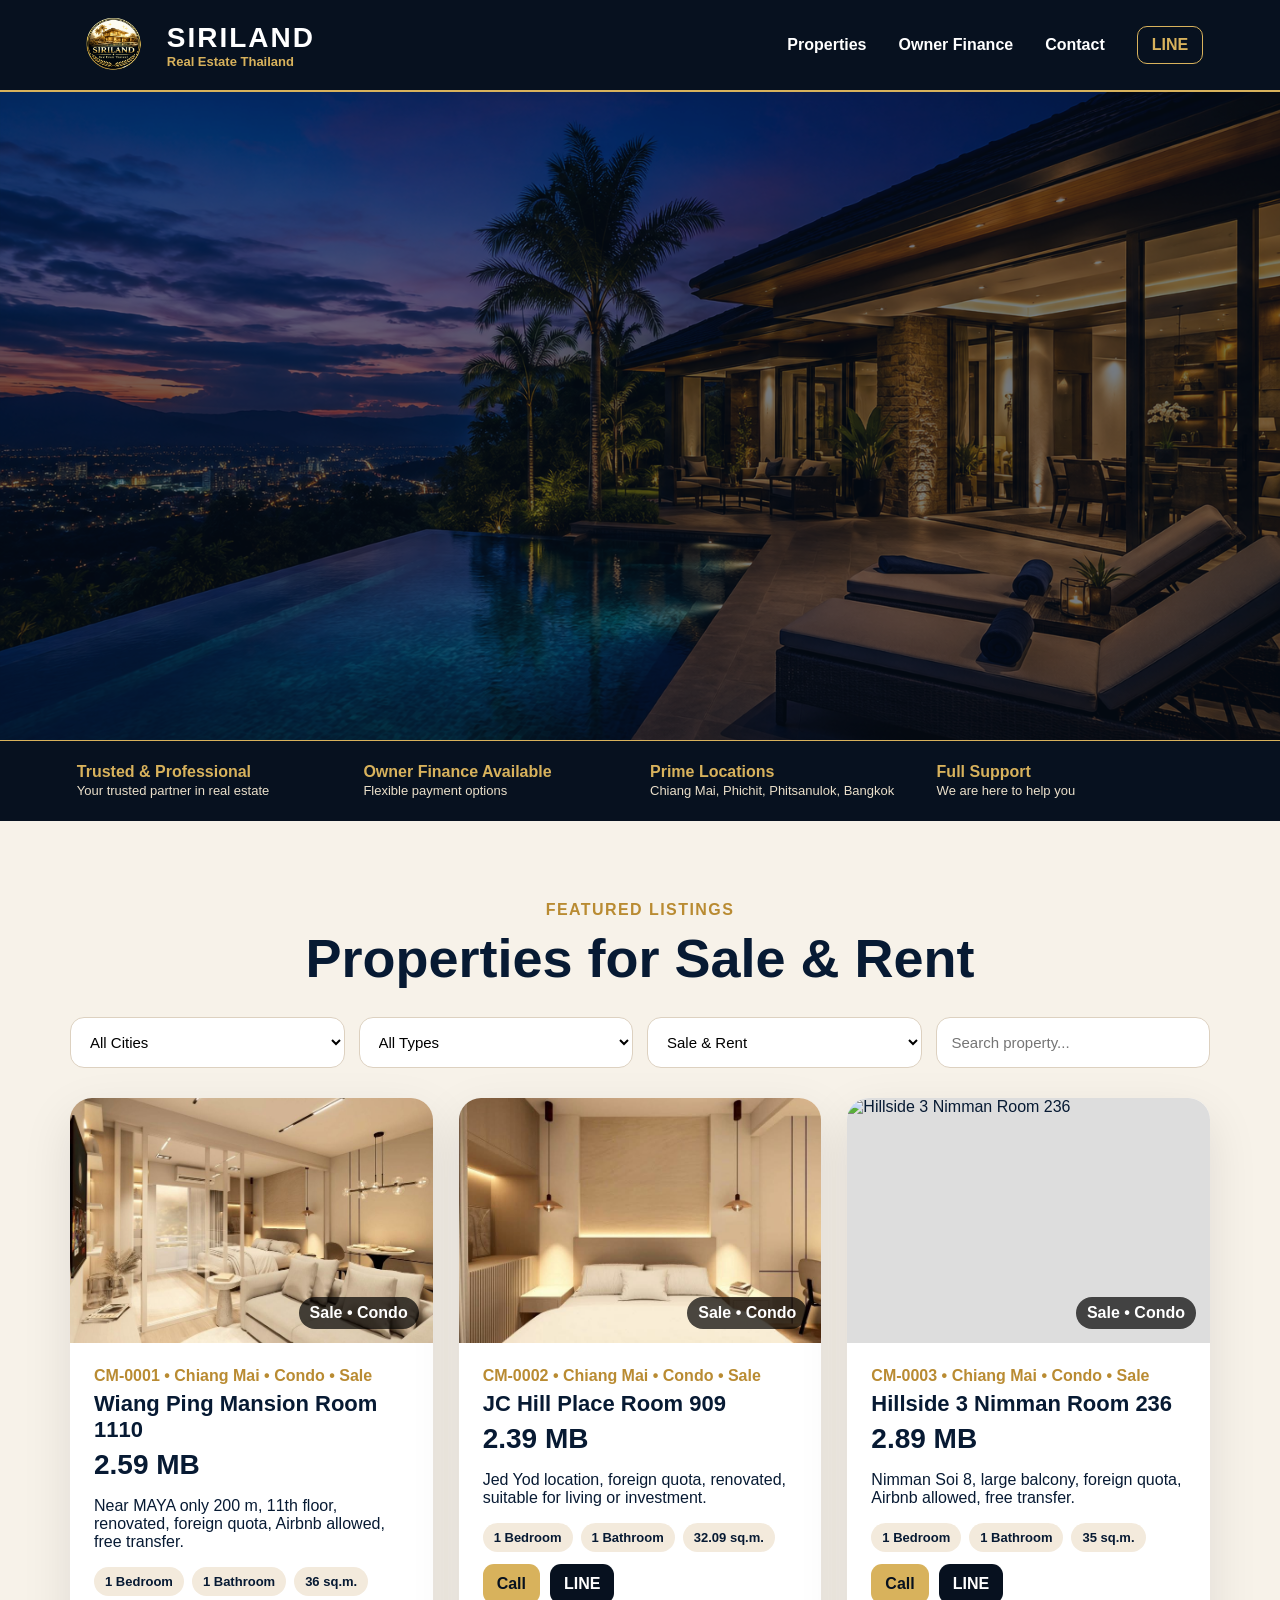
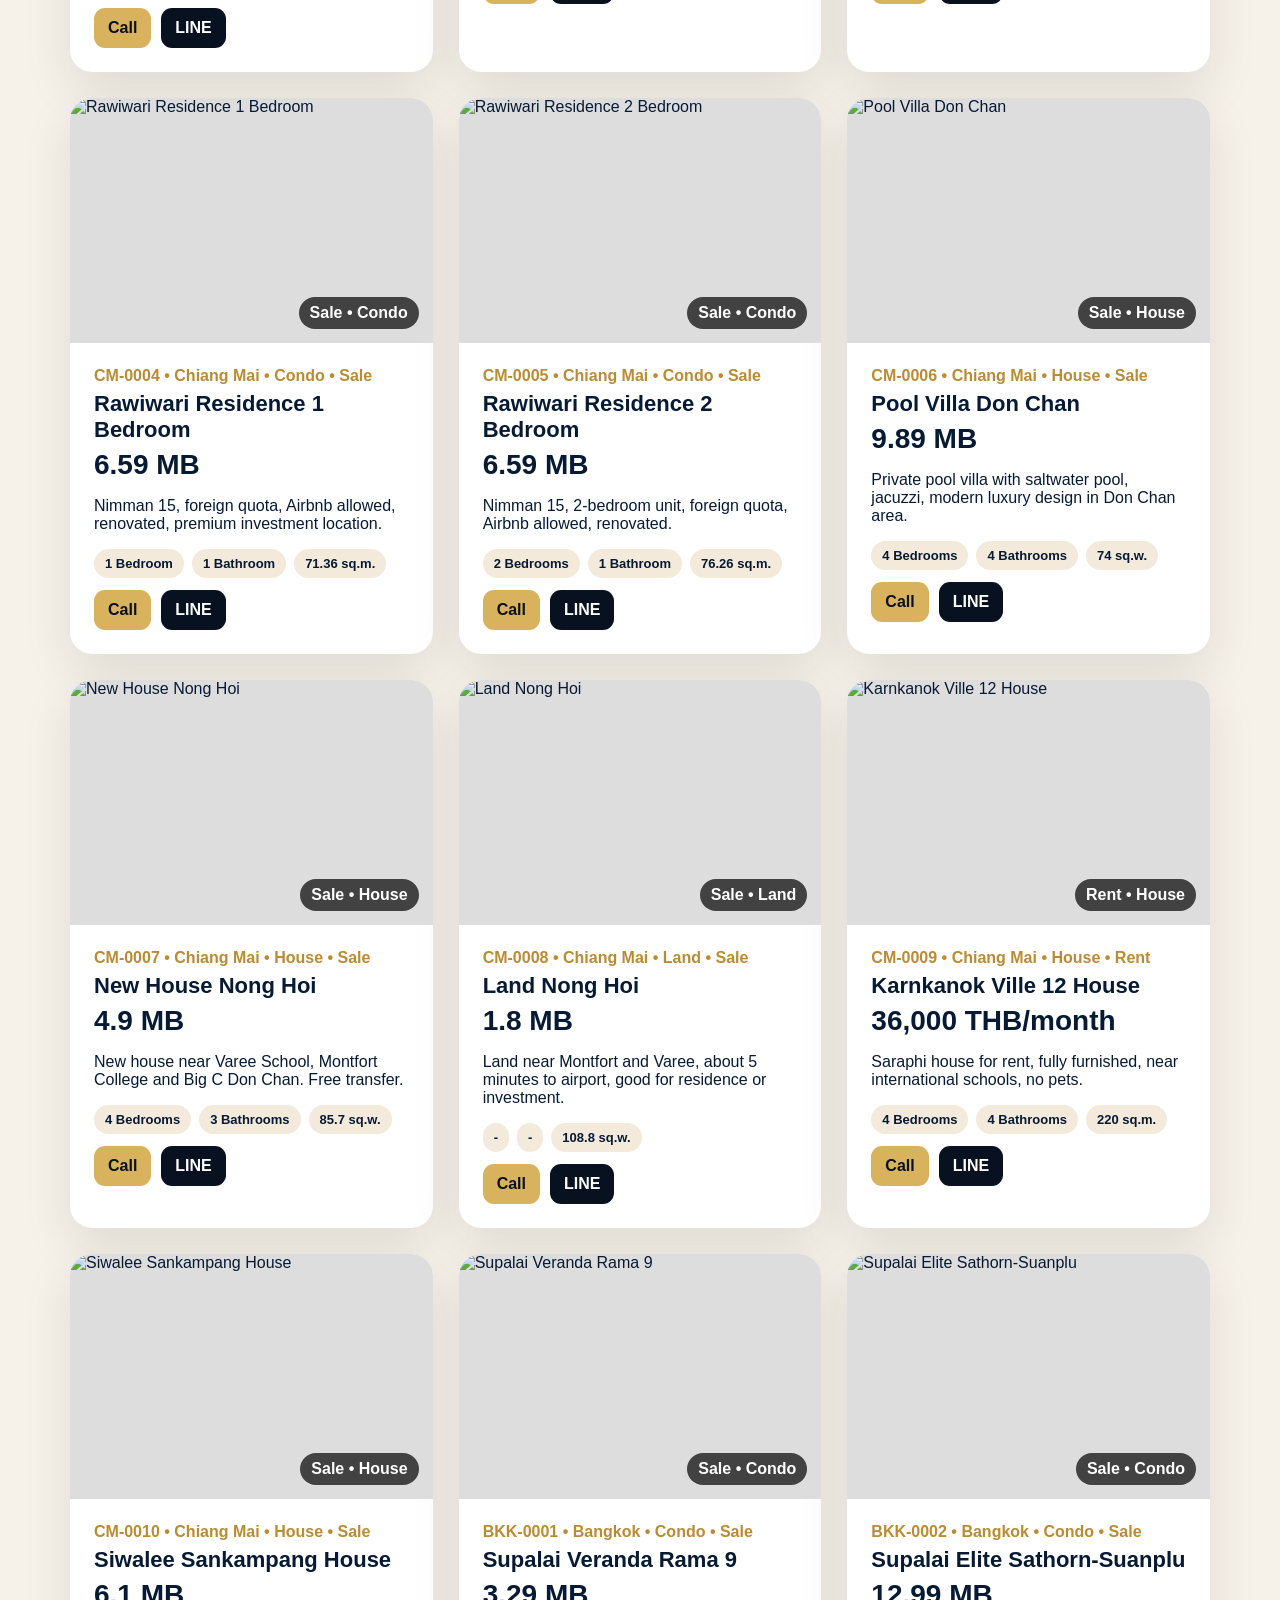
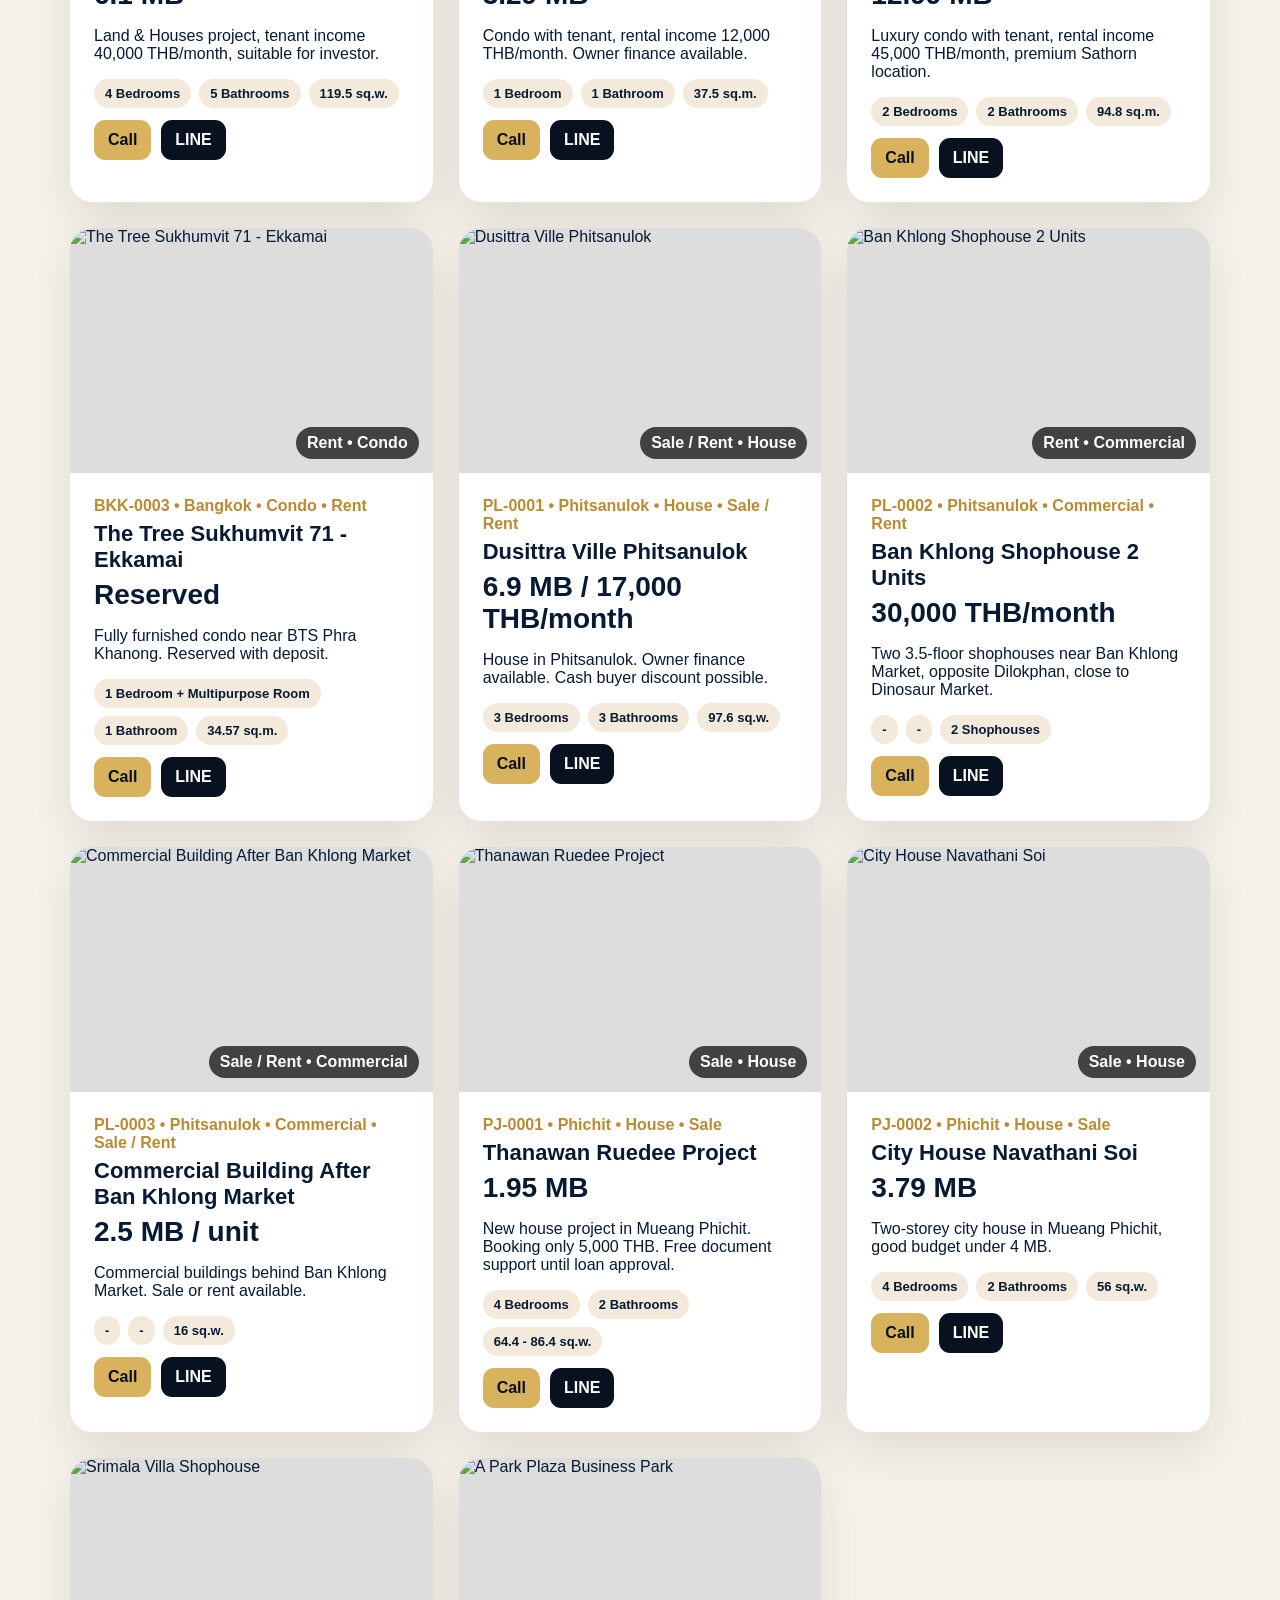
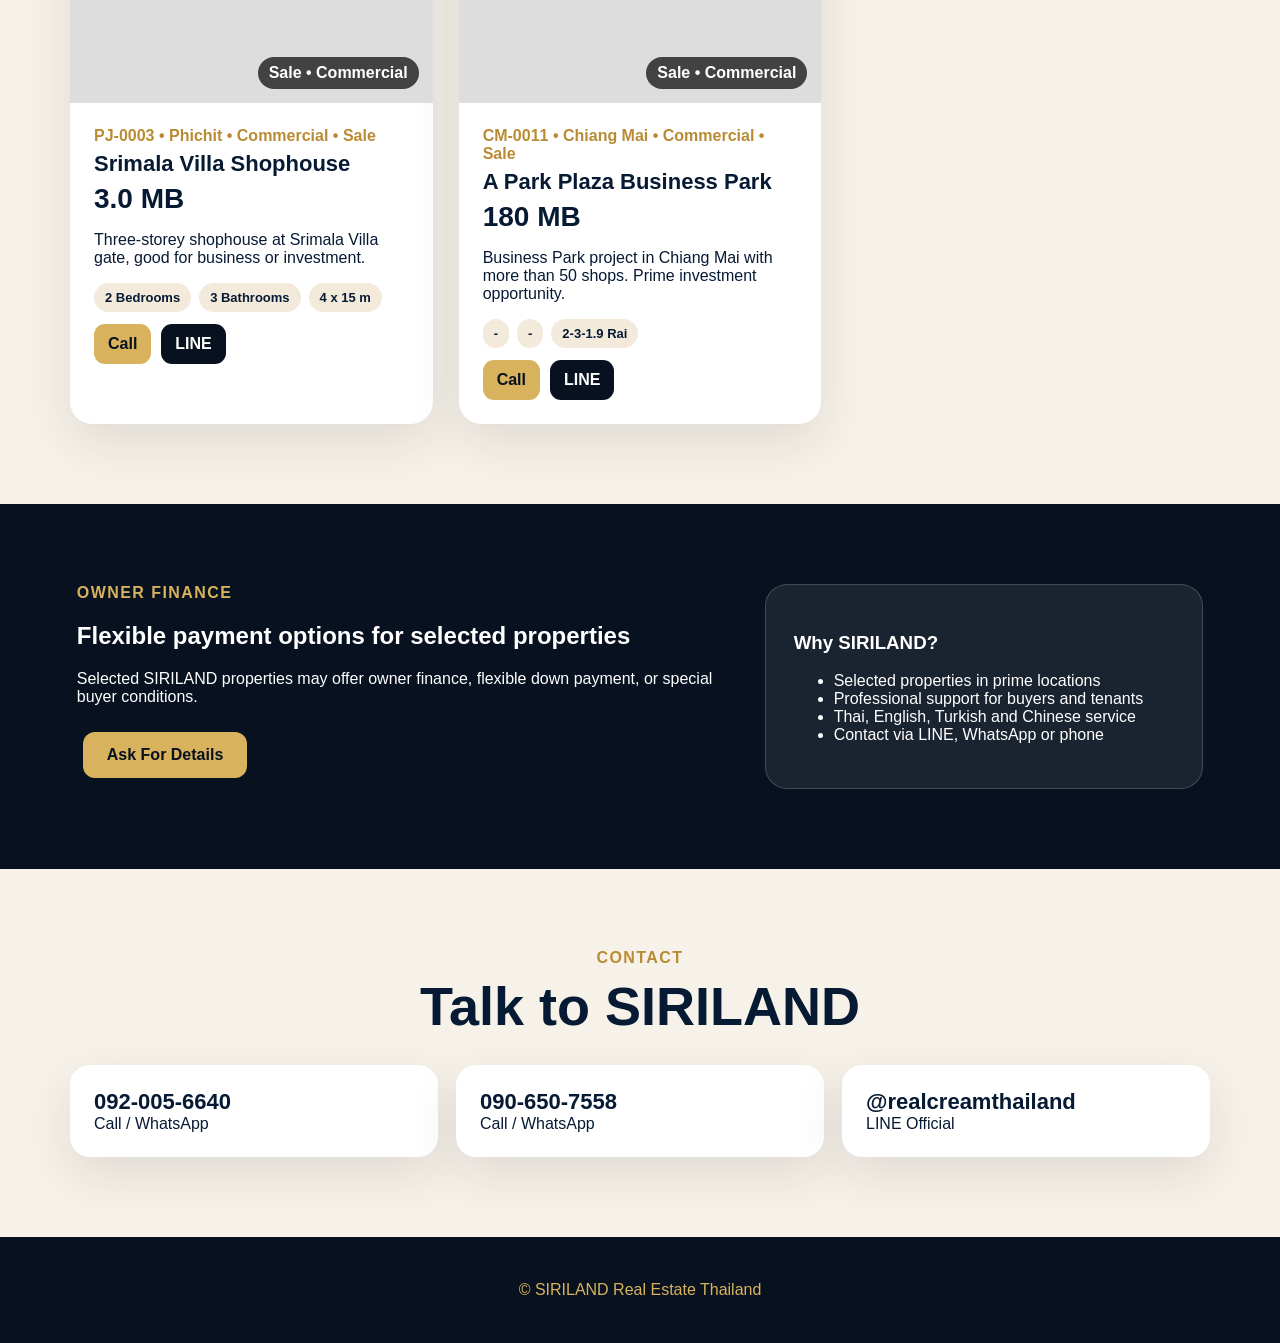
==== commit 4214fd1d: "Update index.html" ====
--- a/index.html
+++ b/index.html
@@ -102,6 +102,9 @@
     <div class="modal-card">
       <button class="modal-close" id="modalClose">×</button>
       <img id="modalImg" src="" alt="Property photo" />
+      <button id="modalPrev" class="modal-arrow modal-prev">‹</button>
+<button id="modalNext" class="modal-arrow modal-next">›</button>
+<div id="modalCounter" class="modal-counter">1 / 1</div>
       <div class="modal-body">
         <p id="modalMeta" class="meta"></p>
         <h3 id="modalTitle"></h3>
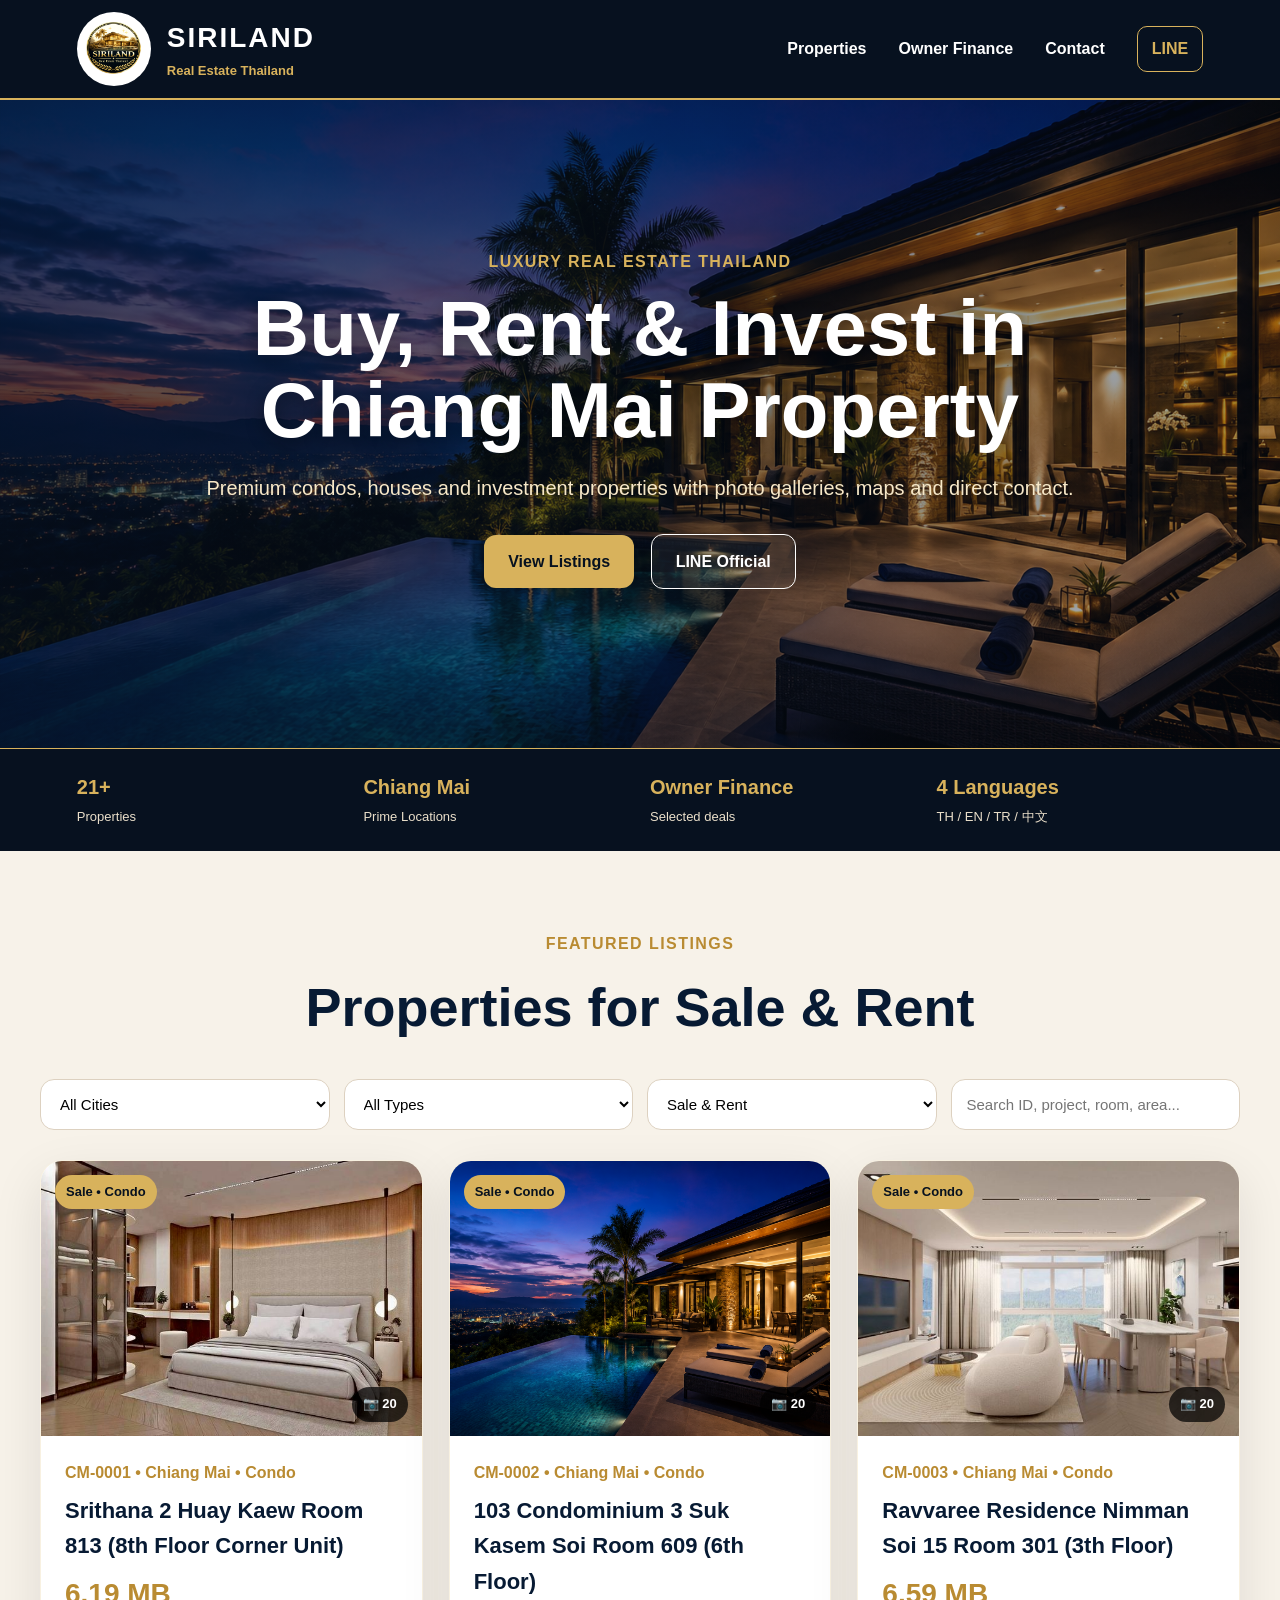
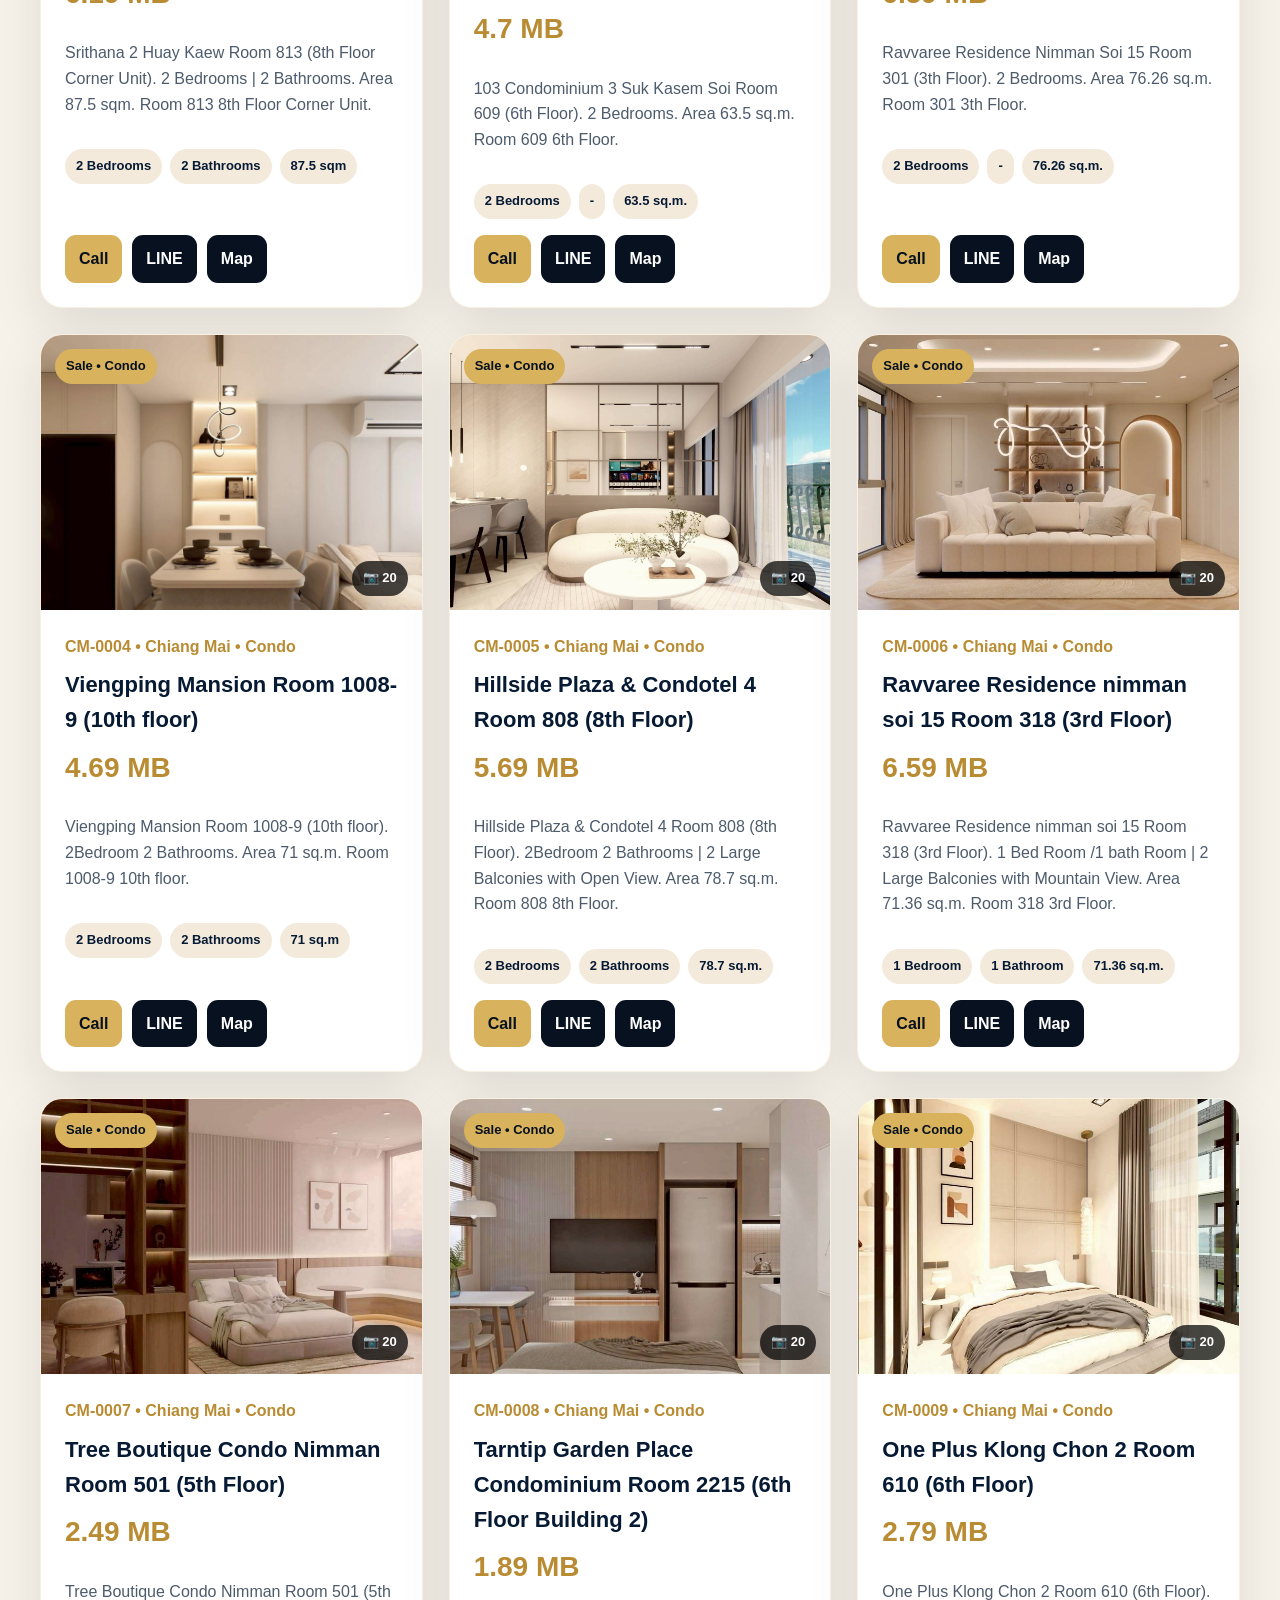
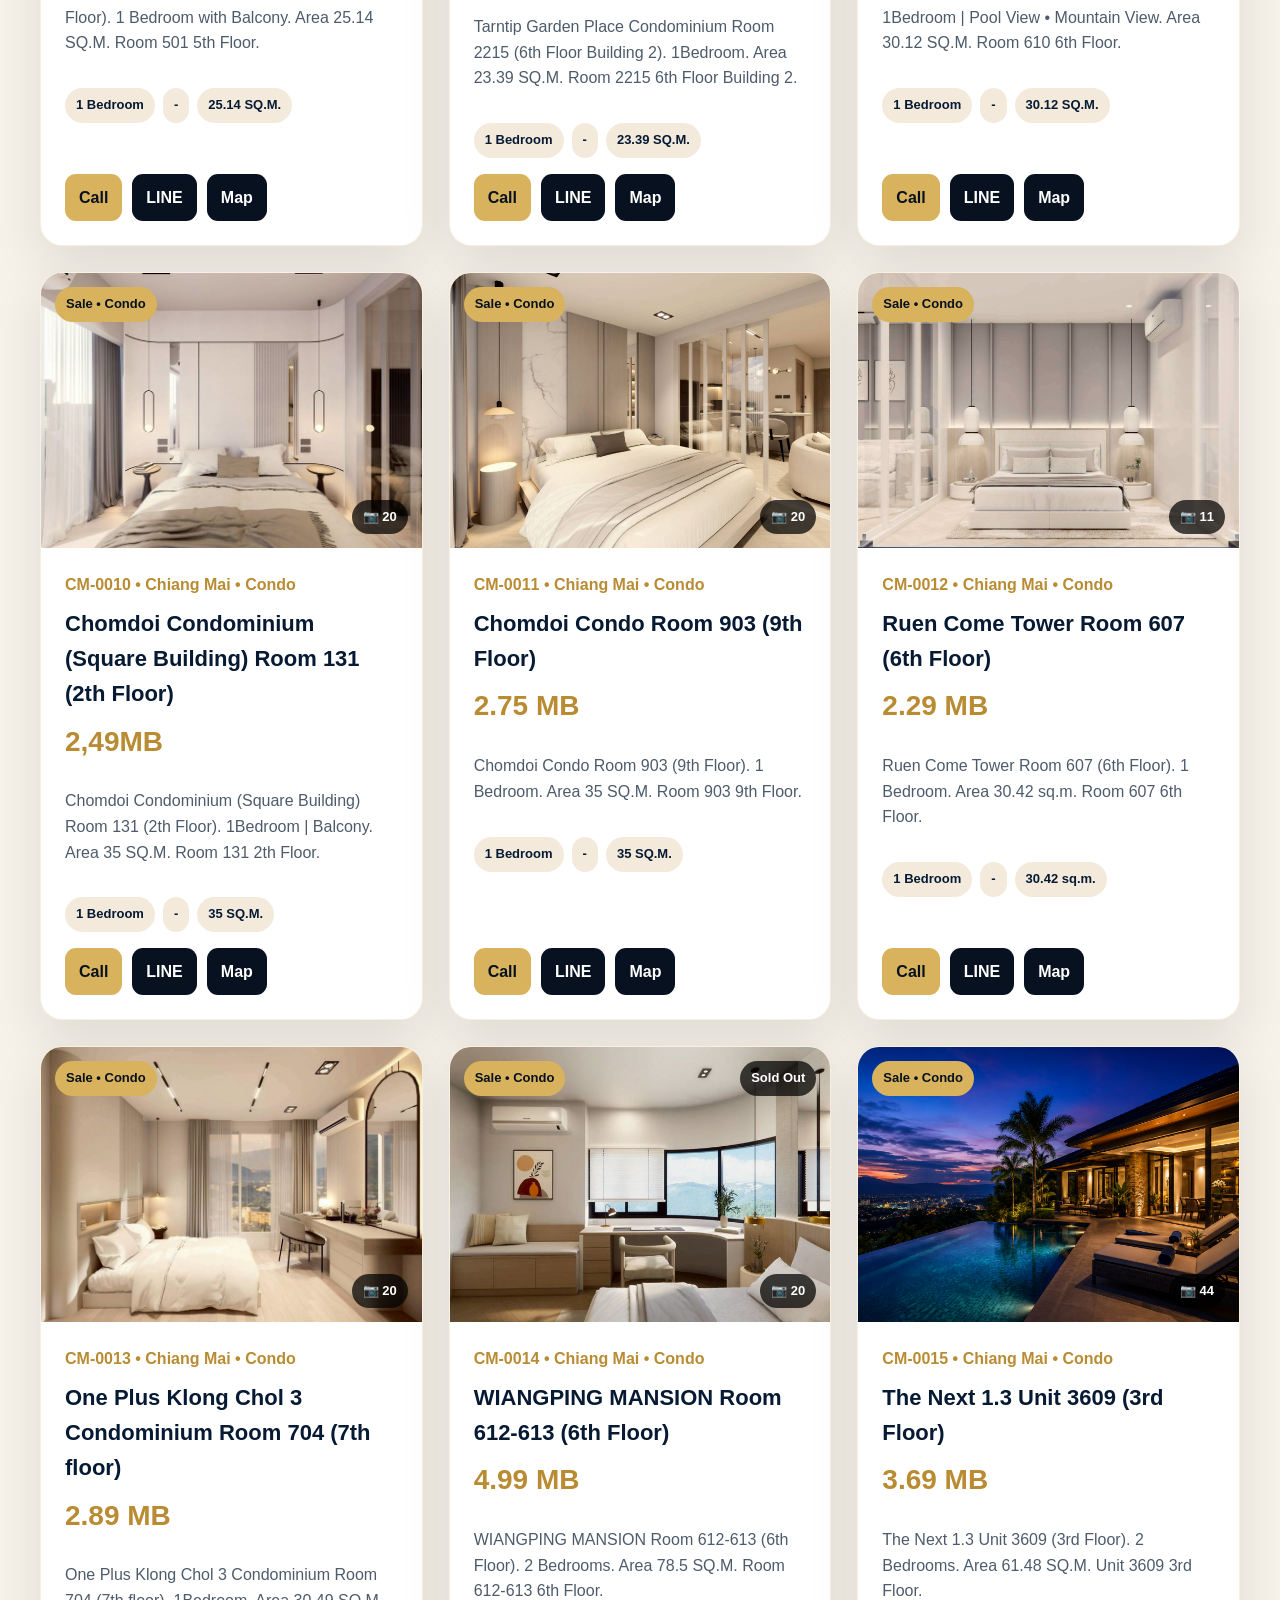
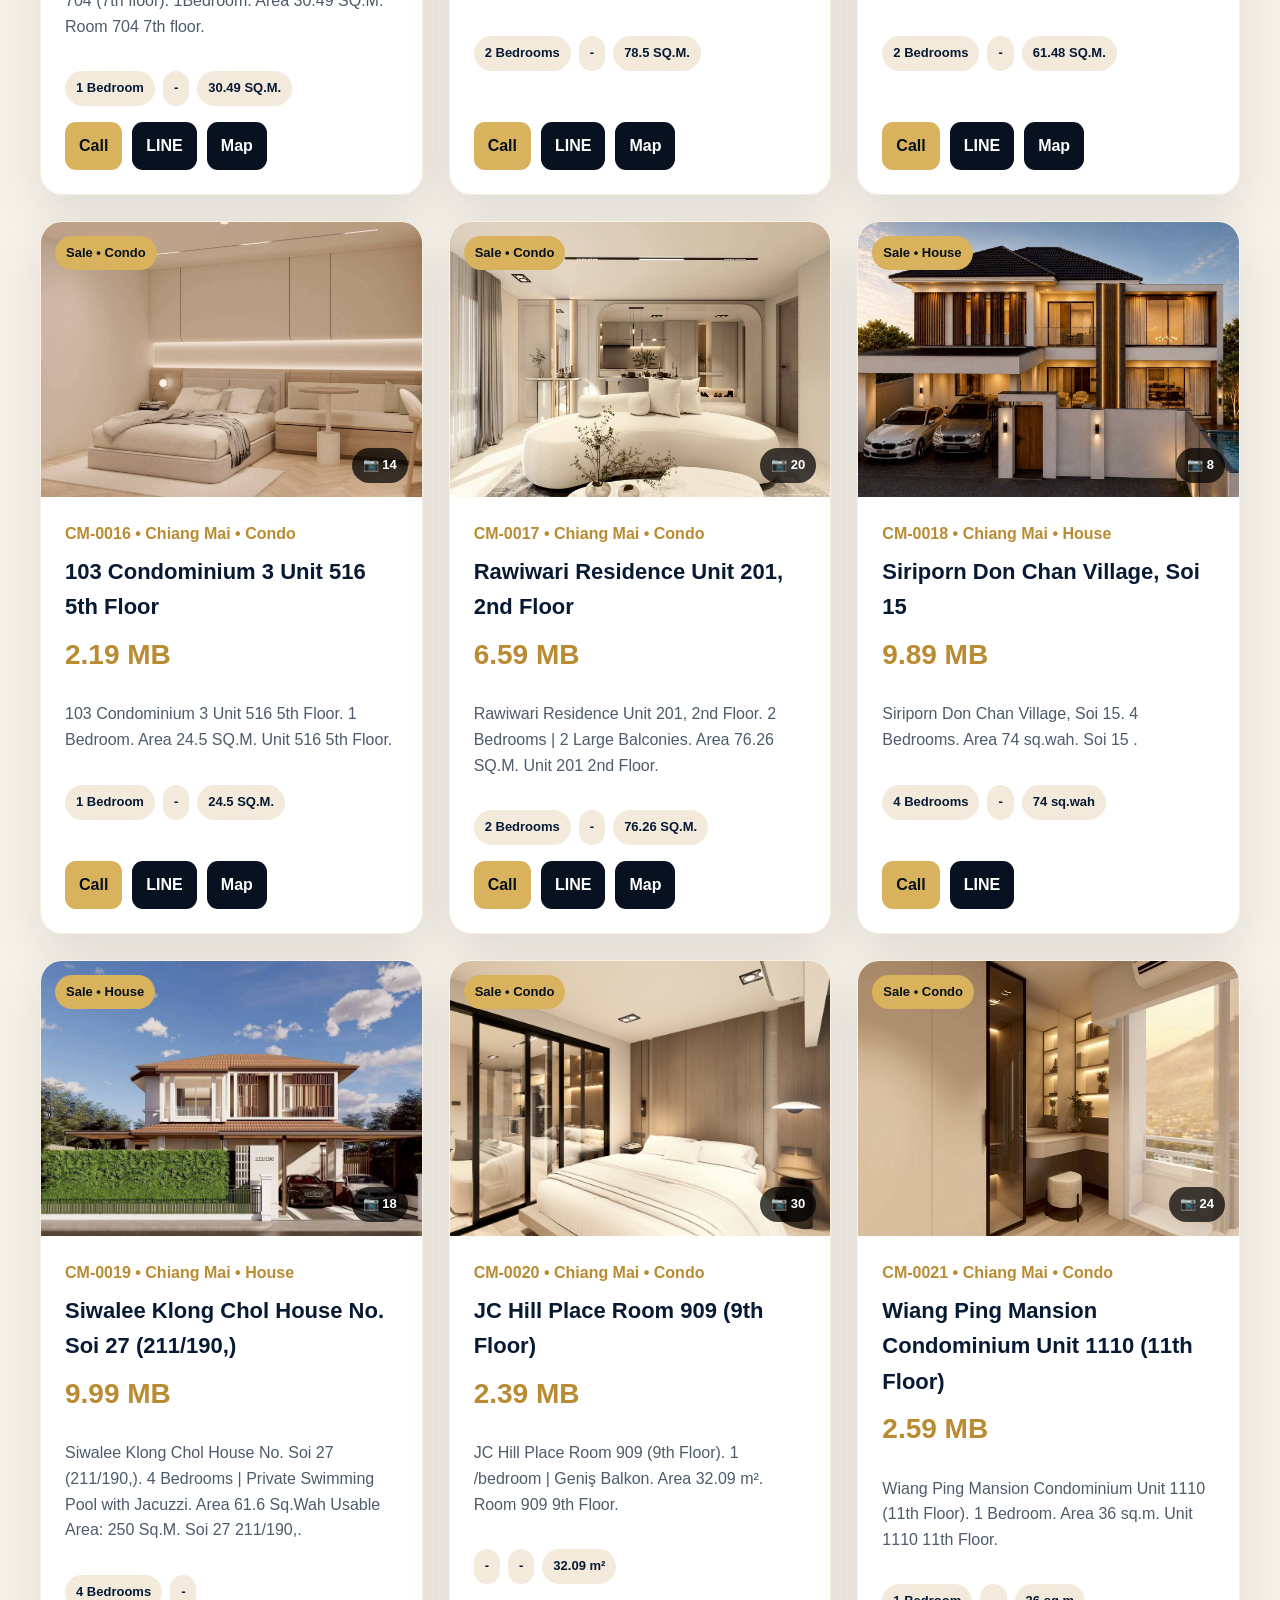
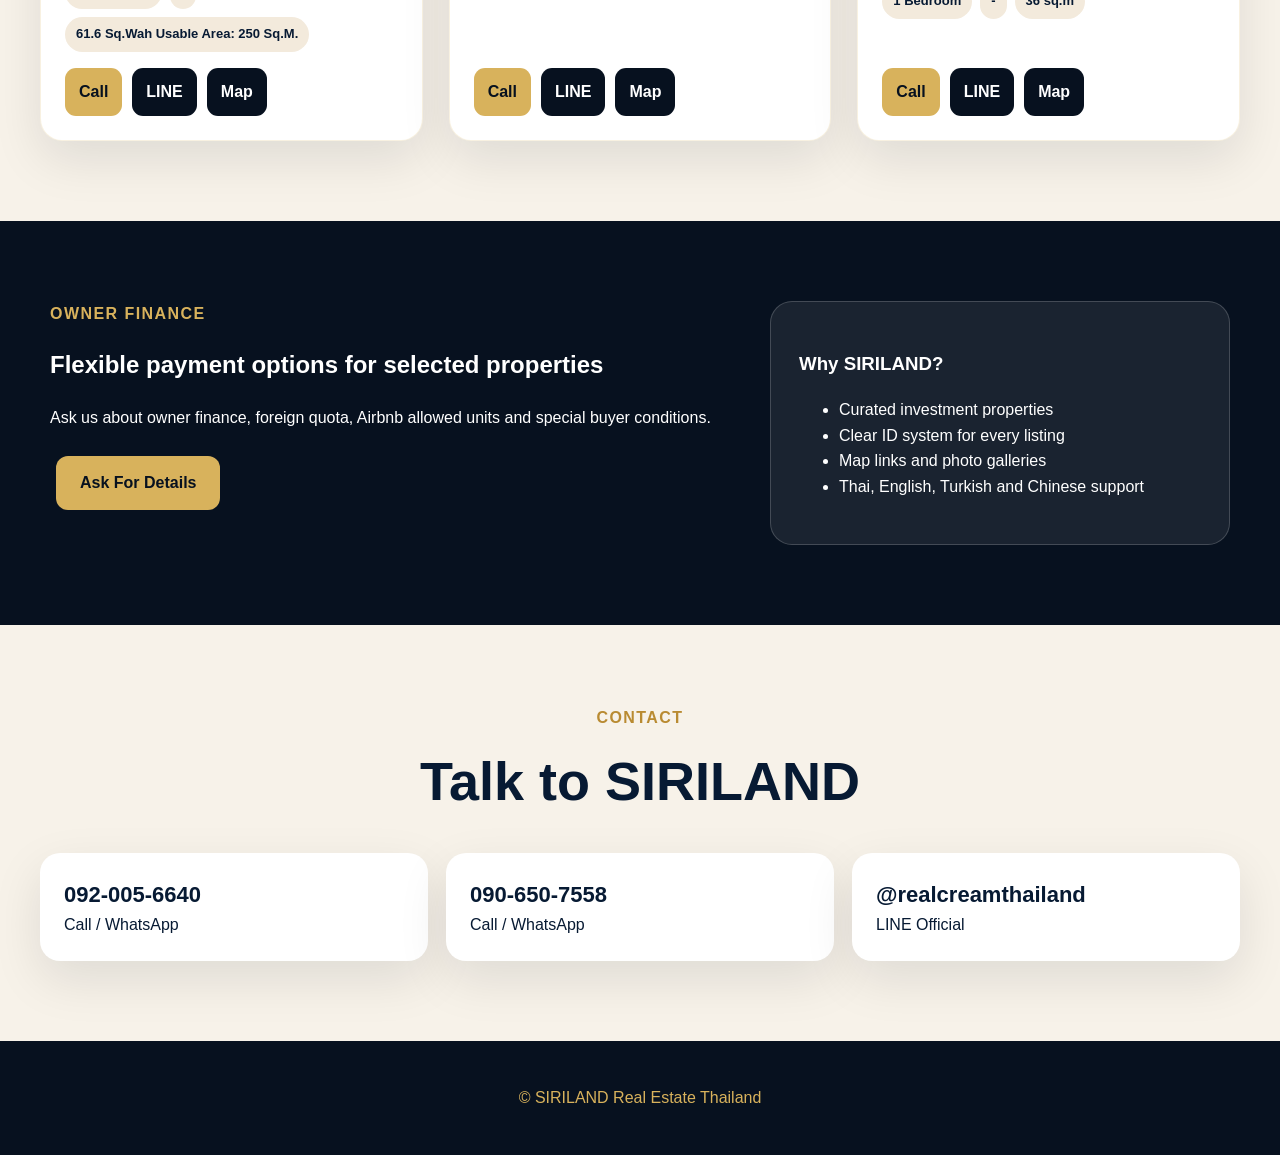
==== commit 8a1469d6: "Add files via upload" ====
--- a/index.html
+++ b/index.html
@@ -4,20 +4,16 @@
   <meta charset="UTF-8" />
   <meta name="viewport" content="width=device-width, initial-scale=1.0" />
   <title>SIRILAND Real Estate Thailand</title>
+  <meta name="description" content="Luxury real estate in Thailand. Buy, rent and invest in Chiang Mai property with SIRILAND." />
   <link rel="stylesheet" href="style.css" />
 </head>
 <body>
   <header class="site-header">
     <a class="brand" href="#home">
       <img src="images/logo.png" alt="SIRILAND Logo" class="brand-logo" />
-      <div>
-        <h1>SIRILAND</h1>
-        <p>Real Estate Thailand</p>
-      </div>
+      <div><h1>SIRILAND</h1><p>Real Estate Thailand</p></div>
     </a>
-
-    <button class="menu-toggle" id="menuToggle">☰</button>
-
+    <button class="menu-toggle" id="menuToggle" aria-label="Menu">☰</button>
     <nav id="mainNav">
       <a href="#properties">Properties</a>
       <a href="#finance">Owner Finance</a>
@@ -30,8 +26,8 @@
     <div class="hero-overlay"></div>
     <div class="hero-content">
       <span class="eyebrow">Luxury Real Estate Thailand</span>
-      <h2>Buy, Rent & Invest in Thailand Property</h2>
-      <p>Condos, houses, land and commercial properties in Chiang Mai, Phichit, Phitsanulok, Bangkok and more.</p>
+      <h2>Buy, Rent & Invest in Chiang Mai Property</h2>
+      <p>Premium condos, houses and investment properties with photo galleries, maps and direct contact.</p>
       <div class="hero-actions">
         <a href="#properties" class="btn primary">View Listings</a>
         <a href="https://line.me/R/ti/p/@realcreamthailand" target="_blank" class="btn outline">LINE Official</a>
@@ -39,11 +35,11 @@
     </div>
   </section>
 
-   <section class="trust-bar">
-    <div><strong>Trusted & Professional</strong><span>Your trusted partner in real estate</span></div>
-    <div><strong>Owner Finance Available</strong><span>Flexible payment options</span></div>
-    <div><strong>Prime Locations</strong><span>Chiang Mai, Phichit, Phitsanulok, Bangkok</span></div>
-    <div><strong>Full Support</strong><span>We are here to help you</span></div>
+  <section class="trust-bar">
+    <div><strong id="propertyCount">0+</strong><span>Properties</span></div>
+    <div><strong>Chiang Mai</strong><span>Prime Locations</span></div>
+    <div><strong>Owner Finance</strong><span>Selected deals</span></div>
+    <div><strong>4 Languages</strong><span>TH / EN / TR / 中文</span></div>
   </section>
 
   <main>
@@ -52,44 +48,22 @@
         <span class="eyebrow dark">Featured Listings</span>
         <h2>Properties for Sale & Rent</h2>
       </div>
-
       <div class="filters">
         <select id="cityFilter"><option value="all">All Cities</option></select>
         <select id="typeFilter"><option value="all">All Types</option></select>
-        <select id="dealFilter">
-          <option value="all">Sale & Rent</option>
-          <option value="Sale">Sale</option>
-          <option value="Rent">Rent</option>
-        </select>
-        <input id="searchInput" type="search" placeholder="Search property..." />
+        <select id="dealFilter"><option value="all">Sale & Rent</option></select>
+        <input id="searchInput" type="search" placeholder="Search ID, project, room, area..." />
       </div>
-
       <div class="grid" id="propertyGrid"></div>
     </section>
 
     <section class="finance" id="finance">
-      <div>
-        <span class="eyebrow">Owner Finance</span>
-        <h2>Flexible payment options for selected properties</h2>
-        <p>Selected SIRILAND properties may offer owner finance, flexible down payment, or special buyer conditions.</p>
-        <a href="#contact" class="btn primary">Ask For Details</a>
-      </div>
-      <div class="finance-card">
-        <h3>Why SIRILAND?</h3>
-        <ul>
-          <li>Selected properties in prime locations</li>
-          <li>Professional support for buyers and tenants</li>
-          <li>Thai, English, Turkish and Chinese service</li>
-          <li>Contact via LINE, WhatsApp or phone</li>
-        </ul>
-      </div>
+      <div><span class="eyebrow">Owner Finance</span><h2>Flexible payment options for selected properties</h2><p>Ask us about owner finance, foreign quota, Airbnb allowed units and special buyer conditions.</p><a href="#contact" class="btn primary">Ask For Details</a></div>
+      <div class="finance-card"><h3>Why SIRILAND?</h3><ul><li>Curated investment properties</li><li>Clear ID system for every listing</li><li>Map links and photo galleries</li><li>Thai, English, Turkish and Chinese support</li></ul></div>
     </section>
 
     <section class="section contact" id="contact">
-      <div class="section-head left-head">
-        <span class="eyebrow dark">Contact</span>
-        <h2>Talk to SIRILAND</h2>
-      </div>
+      <div class="section-head left-head"><span class="eyebrow dark">Contact</span><h2>Talk to SIRILAND</h2></div>
       <div class="contact-grid">
         <a class="contact-card" href="tel:0920056640"><strong>092-005-6640</strong><span>Call / WhatsApp</span></a>
         <a class="contact-card" href="tel:0906507558"><strong>090-650-7558</strong><span>Call / WhatsApp</span></a>
@@ -101,28 +75,30 @@
   <div class="modal hidden" id="propertyModal">
     <div class="modal-card">
       <button class="modal-close" id="modalClose">×</button>
-      <img id="modalImg" src="" alt="Property photo" />
-      <button id="modalPrev" class="modal-arrow modal-prev">‹</button>
-<button id="modalNext" class="modal-arrow modal-next">›</button>
-<div id="modalCounter" class="modal-counter">1 / 1</div>
+      <div class="modal-gallery">
+        <img id="modalImg" src="" alt="Property photo" />
+        <button id="modalPrev" class="modal-arrow modal-prev">‹</button>
+        <button id="modalNext" class="modal-arrow modal-next">›</button>
+        <div id="modalCounter" class="modal-counter">1 / 1</div>
+      </div>
       <div class="modal-body">
         <p id="modalMeta" class="meta"></p>
         <h3 id="modalTitle"></h3>
         <div id="modalPrice" class="price"></div>
         <p id="modalDesc"></p>
         <div id="modalChips" class="chips"></div>
-        <div class="actions">
+        <div id="modalThumbs" class="thumbs"></div>
+        <div class="actions modal-actions">
           <a class="smallbtn goldbtn" href="tel:0920056640">Call</a>
           <a class="smallbtn" href="https://line.me/R/ti/p/@realcreamthailand" target="_blank">LINE</a>
+          <a class="smallbtn" id="modalMap" target="_blank">Map</a>
+          <button class="smallbtn" id="copyLink">Copy Link</button>
         </div>
       </div>
     </div>
   </div>
 
-  <footer>
-    <p>© SIRILAND Real Estate Thailand</p>
-  </footer>
-
+  <footer><p>© SIRILAND Real Estate Thailand</p></footer>
   <script src="properties.js"></script>
   <script src="script.js"></script>
 </body>
--- a/style.css
+++ b/style.css
@@ -1,91 +1 @@
-*{box-sizing:border-box}
-body{margin:0;font-family:Arial,Helvetica,sans-serif;background:#f7f2e9;color:#071a33}
-a{text-decoration:none;color:inherit}
-
-.site-header{
-  position:sticky;top:0;z-index:50;
-  height:92px;background:#07111f;color:#fff;
-  display:flex;align-items:center;justify-content:space-between;
-  padding:0 6%;border-bottom:2px solid #d8b25c;
-}
-
-.brand{display:flex;align-items:center;gap:16px}
-.brand-logo{
-  width:74px!important;height:74px!important;
-  object-fit:cover;border-radius:50%;display:block;
-}
-.brand h1{margin:0;font-size:28px;letter-spacing:2px}
-.brand p{margin:0;color:#d8b25c;font-size:13px;font-weight:700}
-
-nav{display:flex;align-items:center;gap:32px;font-weight:800}
-nav a{color:#fff;white-space:nowrap}
-.nav-line{border:1px solid #d8b25c;border-radius:10px;padding:9px 14px;color:#d8b25c}
-
-.menu-toggle{display:none}
-
-.hero{
-  position:relative;min-height:72vh;
-  background:url("images/hero.png") center/cover no-repeat;
-  display:flex;align-items:center;justify-content:center;
-  text-align:center;color:#fff;padding:60px 20px;
-}
-.hero-overlay{position:absolute;inset:0;background:rgba(7,17,31,.55)}
-.hero-content{position:relative;max-width:900px;z-index:2}
-.eyebrow{color:#d8b25c;font-weight:900;text-transform:uppercase;letter-spacing:.09em}
-.hero h2{font-size:clamp(40px,7vw,78px);line-height:1.05;margin:14px 0}
-.hero p{font-size:20px;color:#f7e8c8}
-.btn{display:inline-block;margin:10px 6px;padding:14px 24px;border-radius:12px;font-weight:900}
-.primary{background:#d8b25c;color:#07111f}
-.outline{border:1px solid #fff;color:#fff}
-
-.trust-bar{background:#07111f;color:white;display:grid;grid-template-columns:repeat(4,1fr);gap:20px;padding:22px 6%;border-top:1px solid #d8b25c}
-.trust-bar strong{display:block;color:#d8b25c}
-.trust-bar span{font-size:13px;color:#eadfca}
-
-.section{max-width:1180px;margin:auto;padding:80px 20px}
-.section-head{text-align:center}
-.section-head h2{font-size:clamp(32px,5vw,54px);margin:8px 0 28px}
-.dark{color:#b98b32}
-.filters{display:grid;grid-template-columns:repeat(4,1fr);gap:14px;margin-bottom:30px}
-.filters select,.filters input{padding:15px;border:1px solid #ddd1c0;border-radius:14px;background:#fff;font-size:15px}
-
-.grid{display:grid;grid-template-columns:repeat(3,1fr);gap:26px}
-.card{background:#fff;border-radius:22px;overflow:hidden;box-shadow:0 18px 50px rgba(10,20,30,.1)}
-.photo{height:245px;background:#ddd;position:relative;overflow:hidden;cursor:pointer}
-.photo img{width:100%;height:100%;object-fit:cover;display:block}
-.badge{position:absolute;right:14px;bottom:14px;background:rgba(0,0,0,.7);color:#fff;border-radius:999px;padding:7px 11px;font-weight:900}
-.content{padding:24px}
-.meta{color:#b98b32;font-weight:900}
-.content h3{margin:6px 0;font-size:22px}
-.price{font-size:28px;font-weight:900}
-.chips{display:flex;flex-wrap:wrap;gap:8px;margin:12px 0}
-.chips span{background:#f3eadc;border-radius:999px;padding:7px 11px;font-weight:800;font-size:13px}
-.actions{display:flex;gap:10px;flex-wrap:wrap}
-.smallbtn{padding:11px 14px;border-radius:11px;background:#07111f;color:#fff;font-weight:900}
-.goldbtn{background:#d8b25c;color:#07111f}
-
-.finance{background:#07111f;color:#fff;display:grid;grid-template-columns:1.2fr .8fr;gap:30px;padding:80px 6%}
-.finance-card{background:rgba(255,255,255,.08);border:1px solid rgba(255,255,255,.18);border-radius:22px;padding:28px}
-
-.contact-grid{display:grid;grid-template-columns:repeat(3,1fr);gap:18px}
-.contact-card{background:#fff;border-radius:20px;padding:24px;box-shadow:0 18px 50px rgba(10,20,30,.1)}
-.contact-card strong{display:block;font-size:22px}
-
-.modal.hidden{display:none}
-.modal{position:fixed;inset:0;background:rgba(0,0,0,.75);z-index:100;display:grid;place-items:center;padding:20px}
-.modal-card{background:#fff;border-radius:22px;max-width:900px;width:100%;overflow:hidden;position:relative}
-.modal-card img{width:100%;height:420px;object-fit:cover}
-.modal-body{padding:24px}
-.modal-close{position:absolute;right:14px;top:10px;font-size:36px;background:#fff;border:0;border-radius:50%;width:44px;height:44px;cursor:pointer}
-
-footer{text-align:center;background:#07111f;color:#d8b25c;padding:28px}
-
-@media(max-width:900px){
-  .site-header{height:auto;padding:14px 5%;align-items:flex-start}
-  .brand-logo{width:60px!important;height:60px!important}
-  nav{gap:14px;flex-wrap:wrap;font-size:14px}
-  .trust-bar,.filters,.grid,.finance,.contact-grid{grid-template-columns:1fr}
-}
-.hero-content{
-  display:none !important;
-}
+*{box-sizing:border-box}html{scroll-behavior:smooth}body{margin:0;font-family:Arial,Helvetica,sans-serif;background:#f7f2e9;color:#071a33;line-height:1.6}a{text-decoration:none;color:inherit}button{font-family:inherit}.site-header{position:sticky;top:0;z-index:50;min-height:92px;background:#07111f;color:#fff;display:flex;align-items:center;justify-content:space-between;padding:12px 6%;border-bottom:2px solid #d8b25c}.brand{display:flex;align-items:center;gap:16px}.brand-logo{width:74px;height:74px;object-fit:cover;border-radius:50%;display:block;background:white}.brand h1{margin:0;font-size:28px;letter-spacing:2px}.brand p{margin:0;color:#d8b25c;font-size:13px;font-weight:700}nav{display:flex;align-items:center;gap:32px;font-weight:800}nav a{color:#fff;white-space:nowrap}.nav-line{border:1px solid #d8b25c;border-radius:10px;padding:9px 14px;color:#d8b25c}.menu-toggle{display:none;background:none;border:0;color:white;font-size:28px}.hero{position:relative;min-height:72vh;background:url("images/hero.png") center/cover no-repeat;display:flex;align-items:center;justify-content:center;text-align:center;color:#fff;padding:60px 20px}.hero-overlay{position:absolute;inset:0;background:linear-gradient(115deg,rgba(7,17,31,.72),rgba(7,17,31,.32))}.hero-content{position:relative;max-width:940px;z-index:2}.eyebrow{color:#d8b25c;font-weight:900;text-transform:uppercase;letter-spacing:.09em}.hero h2{font-size:clamp(40px,7vw,78px);line-height:1.05;margin:14px 0;text-shadow:0 5px 18px rgba(0,0,0,.35)}.hero p{font-size:20px;color:#f7e8c8}.btn{display:inline-block;margin:10px 6px;padding:14px 24px;border-radius:12px;font-weight:900}.primary{background:#d8b25c;color:#07111f}.outline{border:1px solid #fff;color:#fff;background:rgba(255,255,255,.06)}.trust-bar{background:#07111f;color:white;display:grid;grid-template-columns:repeat(4,1fr);gap:20px;padding:22px 6%;border-top:1px solid #d8b25c}.trust-bar strong{display:block;color:#d8b25c;font-size:20px}.trust-bar span{font-size:13px;color:#eadfca}.section{max-width:1240px;margin:auto;padding:80px 20px}.section-head{text-align:center}.section-head h2{font-size:clamp(32px,5vw,54px);margin:8px 0 28px}.dark{color:#b98b32}.filters{display:grid;grid-template-columns:repeat(4,1fr);gap:14px;margin-bottom:30px}.filters select,.filters input{padding:15px;border:1px solid #ddd1c0;border-radius:14px;background:#fff;font-size:15px}.grid{display:grid;grid-template-columns:repeat(3,1fr);gap:26px}.card{background:#fff;border-radius:22px;overflow:hidden;box-shadow:0 18px 50px rgba(10,20,30,.1);transition:.25s;border:1px solid rgba(216,178,92,.18);display:flex;flex-direction:column}.card:hover{transform:translateY(-6px);box-shadow:0 26px 70px rgba(7,17,31,.18)}.photo{height:275px;background:linear-gradient(135deg,#0d2746,#d8b25c);position:relative;overflow:hidden;cursor:pointer}.photo img{width:100%;height:100%;object-fit:cover;display:block}.badge{position:absolute;left:14px;top:14px;background:#d8b25c;color:#07111f;border-radius:999px;padding:7px 11px;font-weight:900;font-size:13px}.status{position:absolute;right:14px;top:14px;background:rgba(0,0,0,.72);color:white;border-radius:999px;padding:7px 11px;font-weight:900;font-size:13px}.count{position:absolute;right:14px;bottom:14px;background:rgba(0,0,0,.72);color:white;border-radius:999px;padding:7px 11px;font-size:13px;font-weight:900}.content{padding:24px;display:flex;flex-direction:column;gap:8px;flex:1}.meta{color:#b98b32;font-weight:900}.content h3{margin:0;font-size:22px;min-height:56px}.price{font-size:28px;font-weight:900;color:#b98b32}.desc{color:#4d5b6b;min-height:52px}.chips{display:flex;flex-wrap:wrap;gap:8px;margin:8px 0}.chips span{background:#f3eadc;border-radius:999px;padding:7px 11px;font-weight:800;font-size:13px}.actions{display:flex;gap:10px;flex-wrap:wrap;margin-top:auto}.smallbtn{padding:11px 14px;border-radius:11px;background:#07111f;color:#fff;font-weight:900;border:0;cursor:pointer;transition:.25s}.smallbtn:hover{transform:translateY(-2px);opacity:.9}.goldbtn{background:#d8b25c;color:#07111f}.finance{background:#07111f;color:#fff;display:grid;grid-template-columns:1.2fr .8fr;gap:30px;padding:80px max(20px,calc((100vw - 1180px)/2))}.finance-card{background:rgba(255,255,255,.08);border:1px solid rgba(255,255,255,.18);border-radius:22px;padding:28px}.contact-grid{display:grid;grid-template-columns:repeat(3,1fr);gap:18px}.contact-card{background:#fff;border-radius:20px;padding:24px;box-shadow:0 18px 50px rgba(10,20,30,.1)}.contact-card strong{display:block;font-size:22px}.modal.hidden{display:none}.modal{position:fixed;inset:0;background:rgba(0,0,0,.78);z-index:100;display:grid;place-items:center;padding:20px}.modal-card{background:#fff;border-radius:22px;max-width:980px;width:100%;max-height:92vh;overflow:auto;position:relative}.modal-gallery{position:relative;background:#07111f}.modal-card img#modalImg{width:100%;height:min(56vh,540px);object-fit:cover;display:block}.modal-body{padding:24px}.modal-close{position:absolute;right:14px;top:10px;font-size:36px;background:#fff;border:0;border-radius:50%;width:44px;height:44px;cursor:pointer;z-index:9}.modal-arrow{position:absolute;top:50%;transform:translateY(-50%);width:46px;height:46px;border-radius:50%;border:0;background:rgba(7,17,31,.78);color:#fff;font-size:34px;cursor:pointer;z-index:5}.modal-prev{left:16px}.modal-next{right:16px}.modal-counter{position:absolute;bottom:16px;right:18px;background:rgba(0,0,0,.7);color:#fff;padding:7px 12px;border-radius:999px;font-weight:900}.thumbs{display:flex;gap:8px;overflow-x:auto;padding:10px 0}.thumbs img{width:82px;height:62px;object-fit:cover;border-radius:10px;opacity:.72;cursor:pointer;border:2px solid transparent}.thumbs img.active{opacity:1;border-color:#d8b25c}.modal-actions{margin-top:18px}footer{text-align:center;background:#07111f;color:#d8b25c;padding:28px}@media(max-width:900px){.site-header{height:auto;padding:14px 5%;align-items:flex-start;gap:12px}.brand-logo{width:60px;height:60px}.brand h1{font-size:22px}.menu-toggle{display:block;margin-left:auto}nav{display:none;width:100%;flex-direction:column;align-items:flex-start;gap:12px;padding-top:12px}nav.show{display:flex}.site-header{flex-wrap:wrap}.trust-bar,.filters,.grid,.finance,.contact-grid{grid-template-columns:1fr}.photo{height:240px}.modal-card img#modalImg{height:46vh}.content h3{min-height:auto}.desc{min-height:auto}}
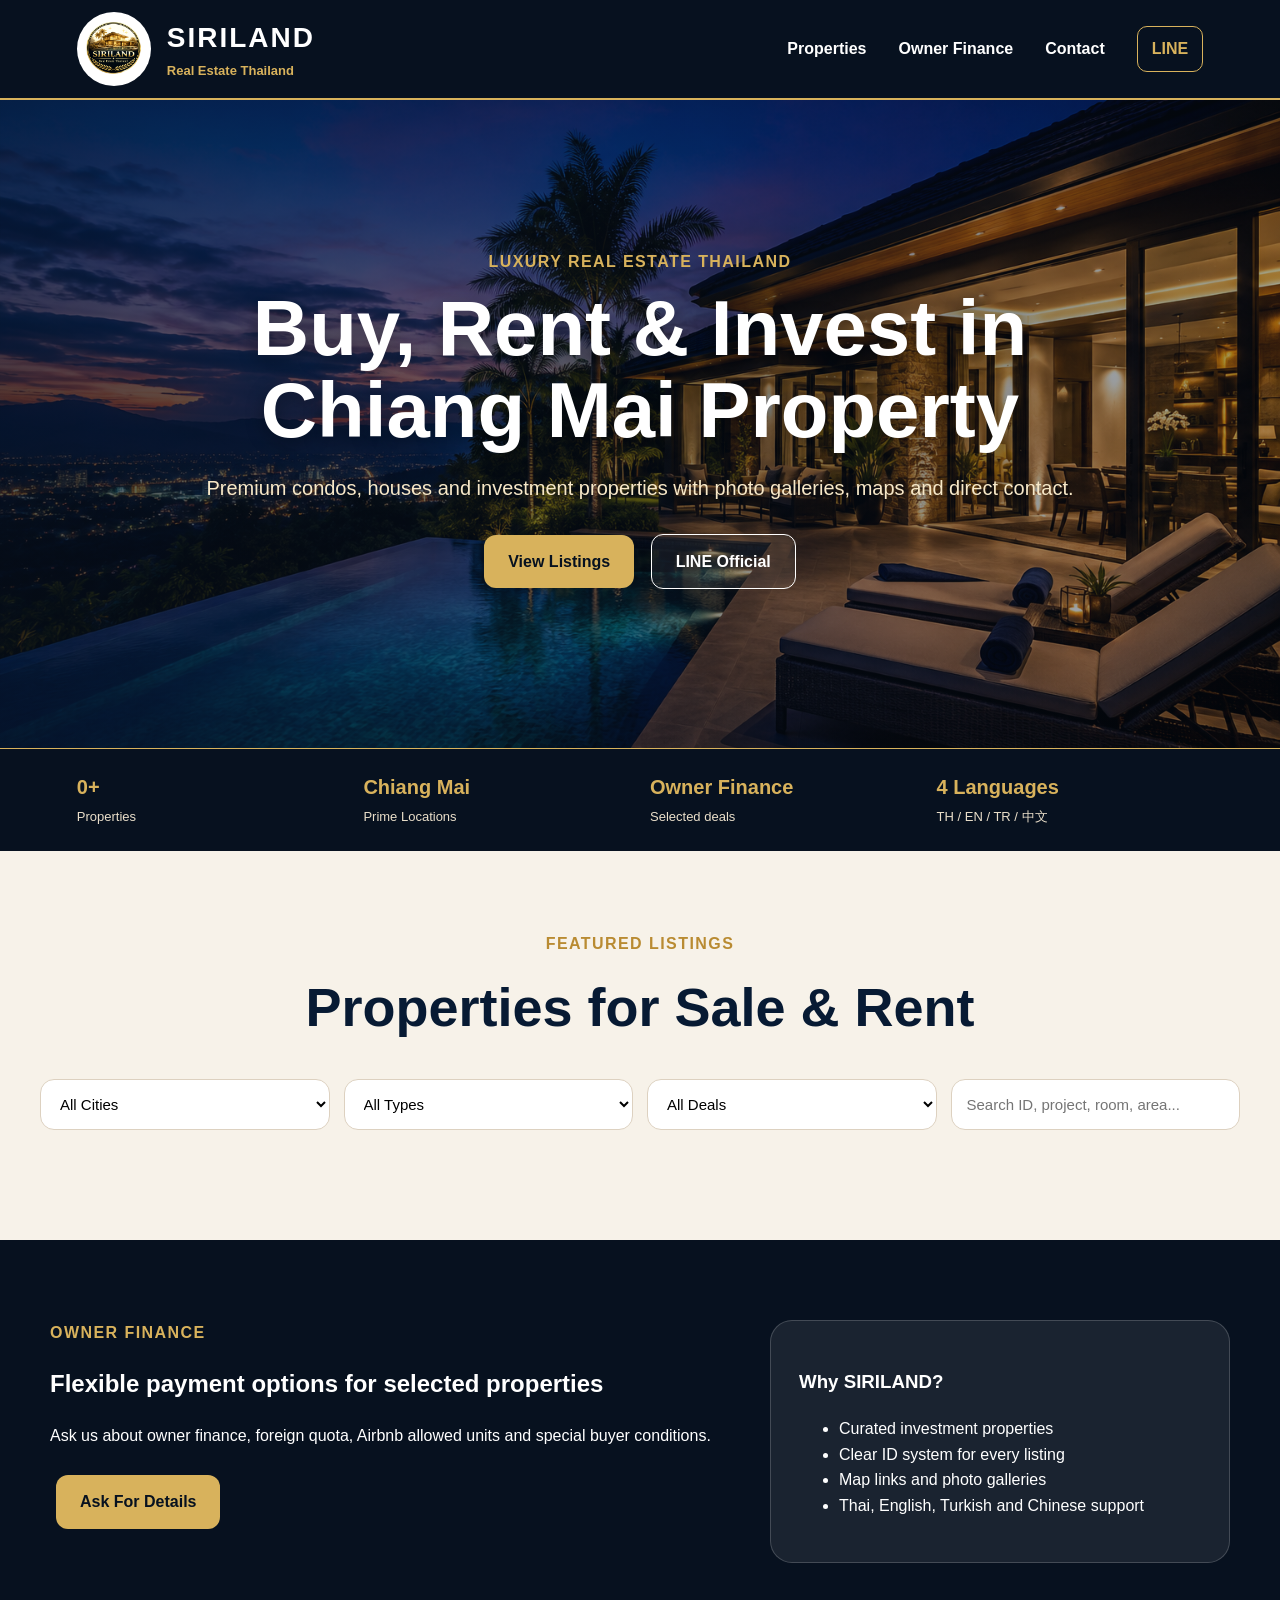
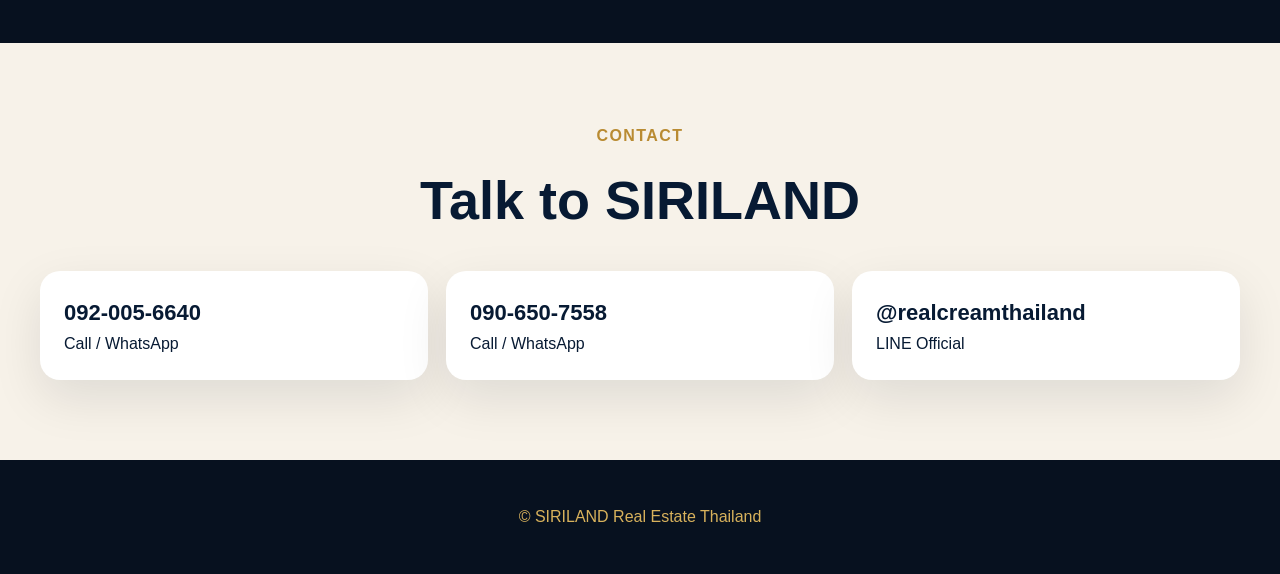
==== commit 48ee72bd: "Update index.html" ====
--- a/index.html
+++ b/index.html
@@ -51,7 +51,7 @@
       <div class="filters">
         <select id="cityFilter"><option value="all">All Cities</option></select>
         <select id="typeFilter"><option value="all">All Types</option></select>
-        <select id="dealFilter"><option value="all">Sale & Rent</option></select>
+        <select id="dealFilter"><option value="all">All Deals</option></select>
         <input id="searchInput" type="search" placeholder="Search ID, project, room, area..." />
       </div>
       <div class="grid" id="propertyGrid"></div>
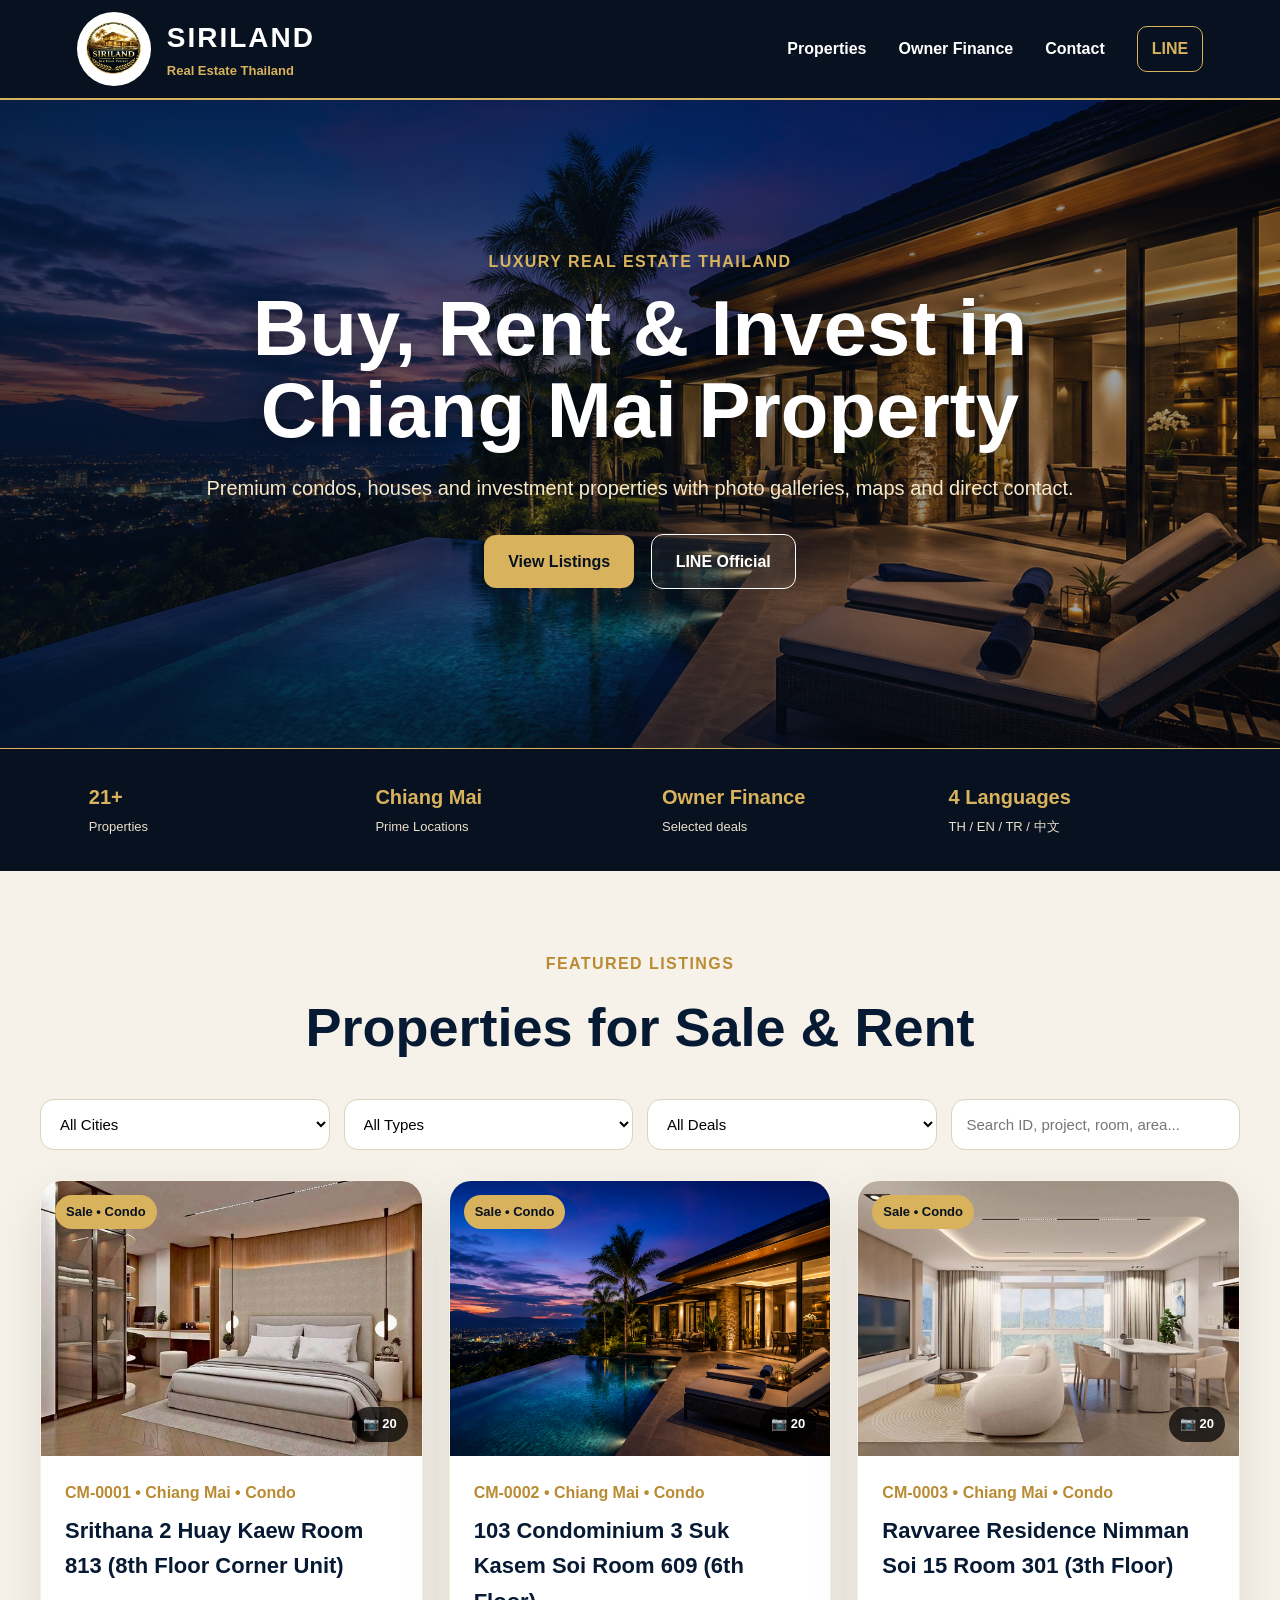
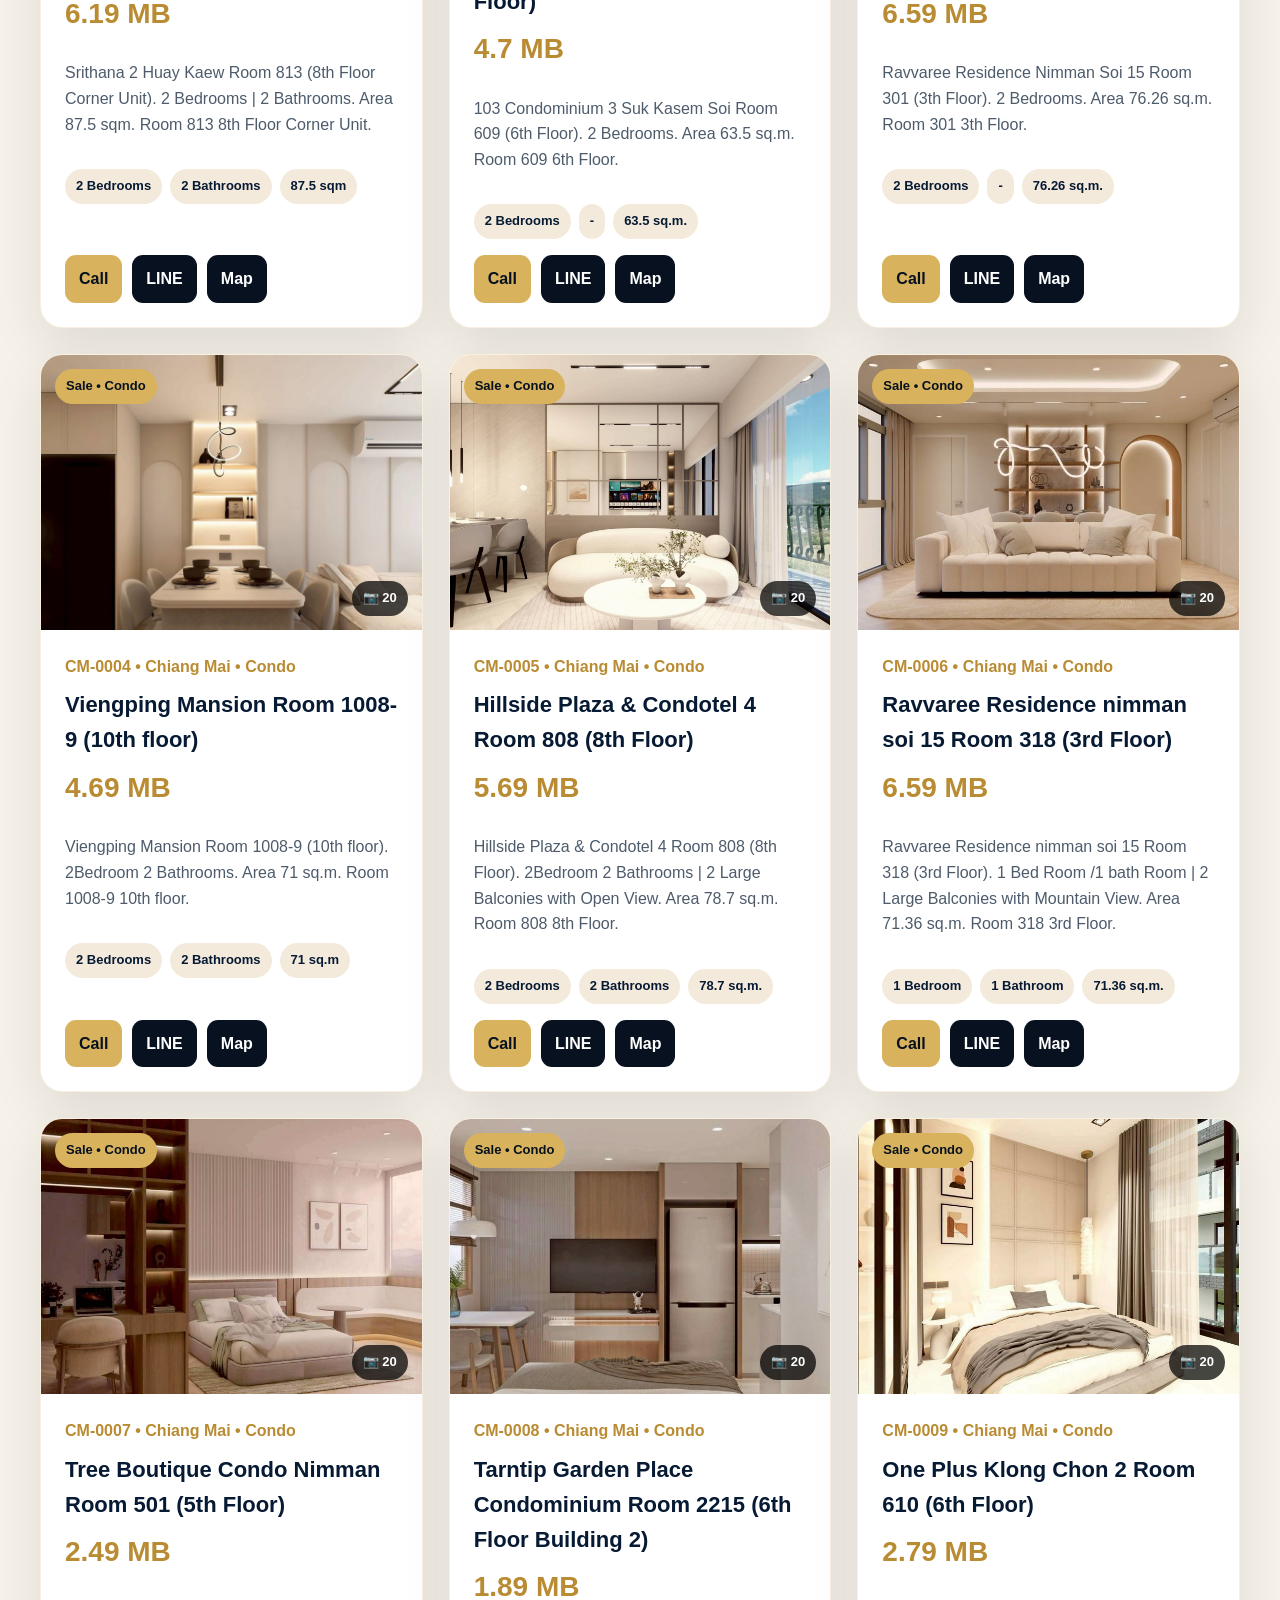
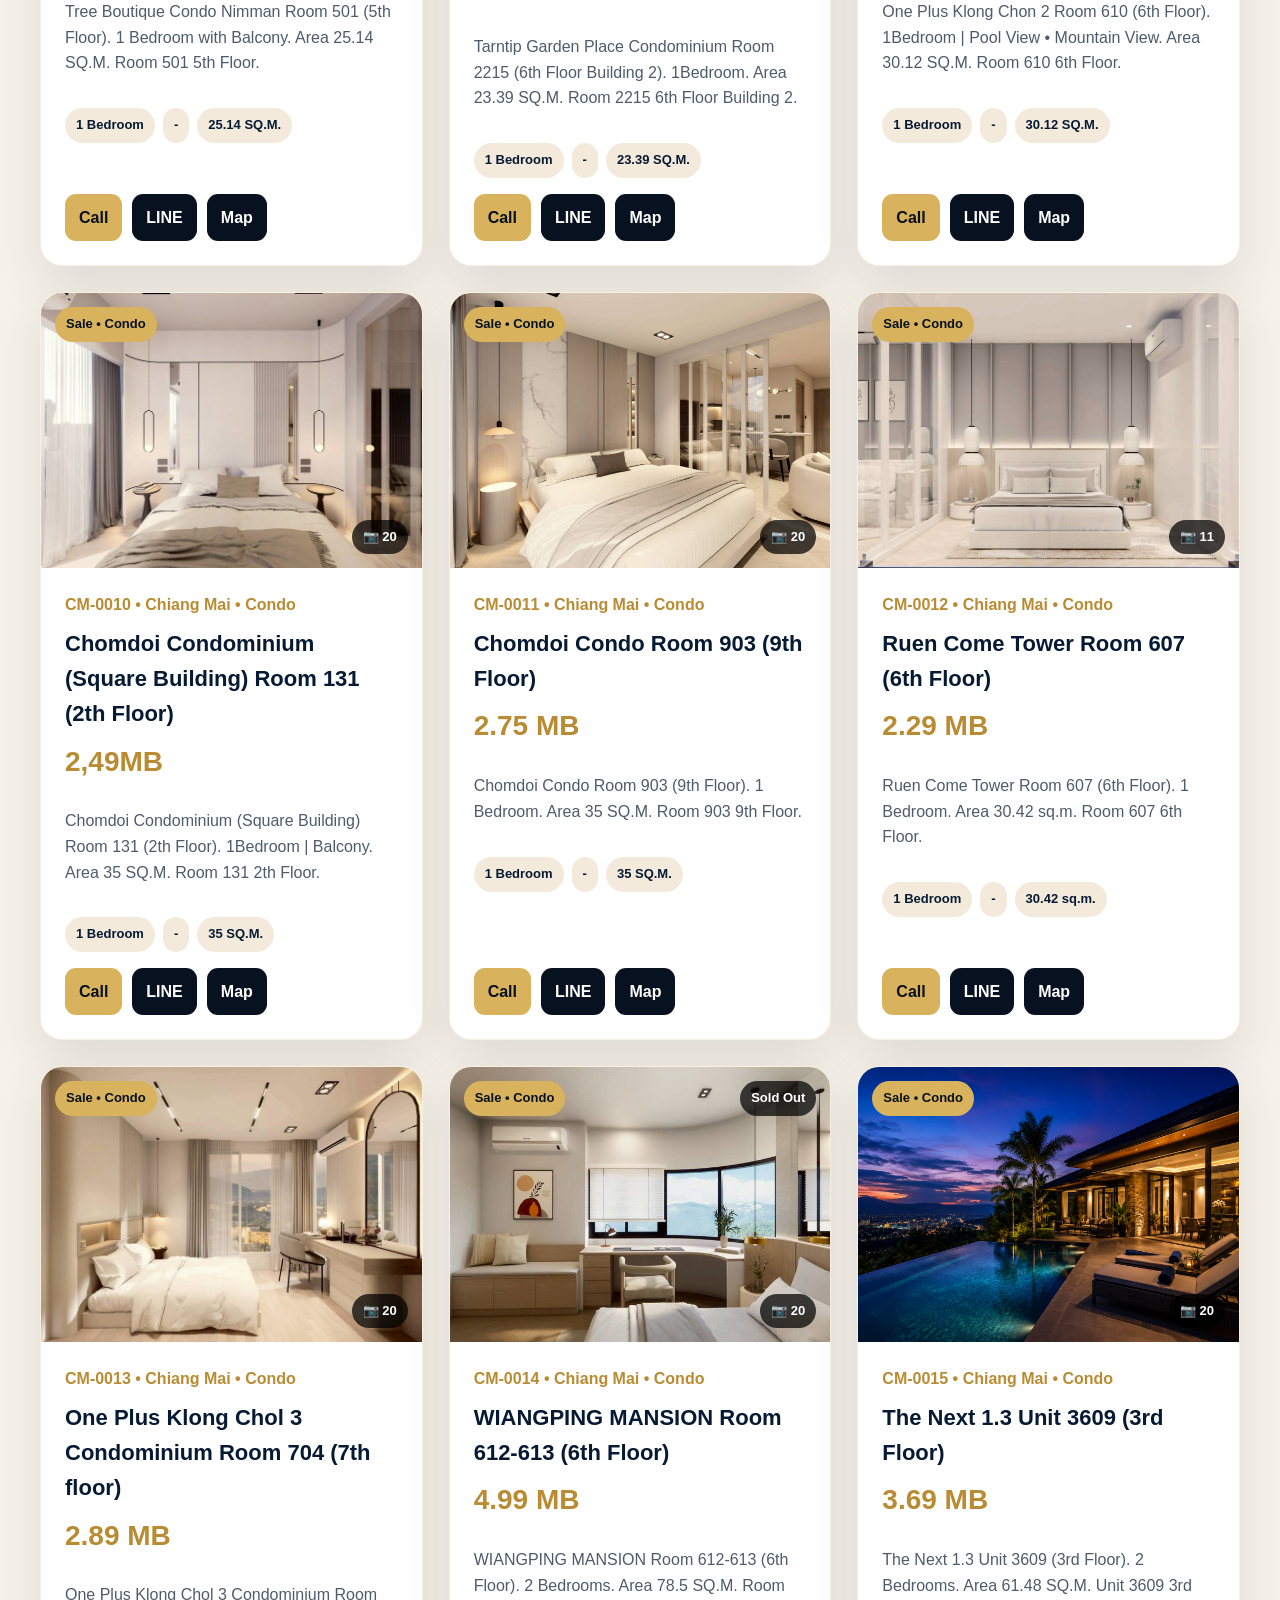
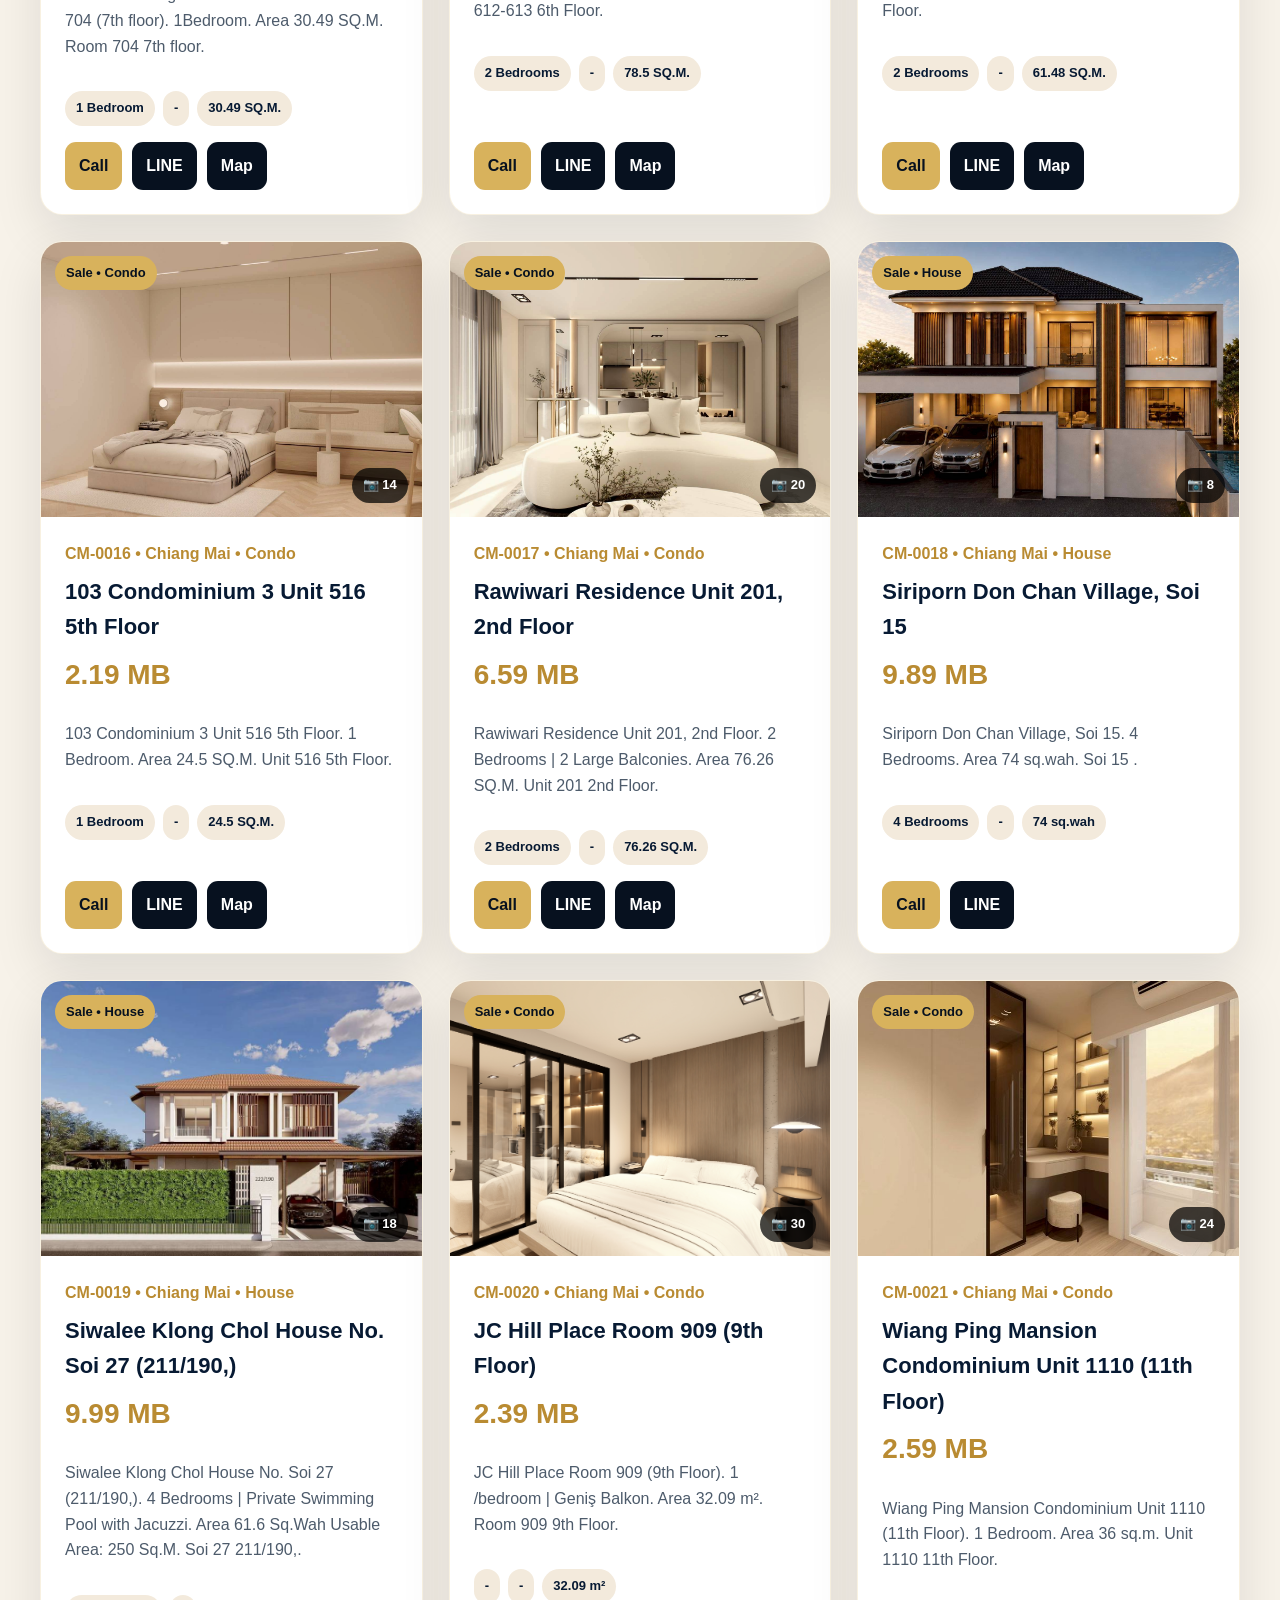
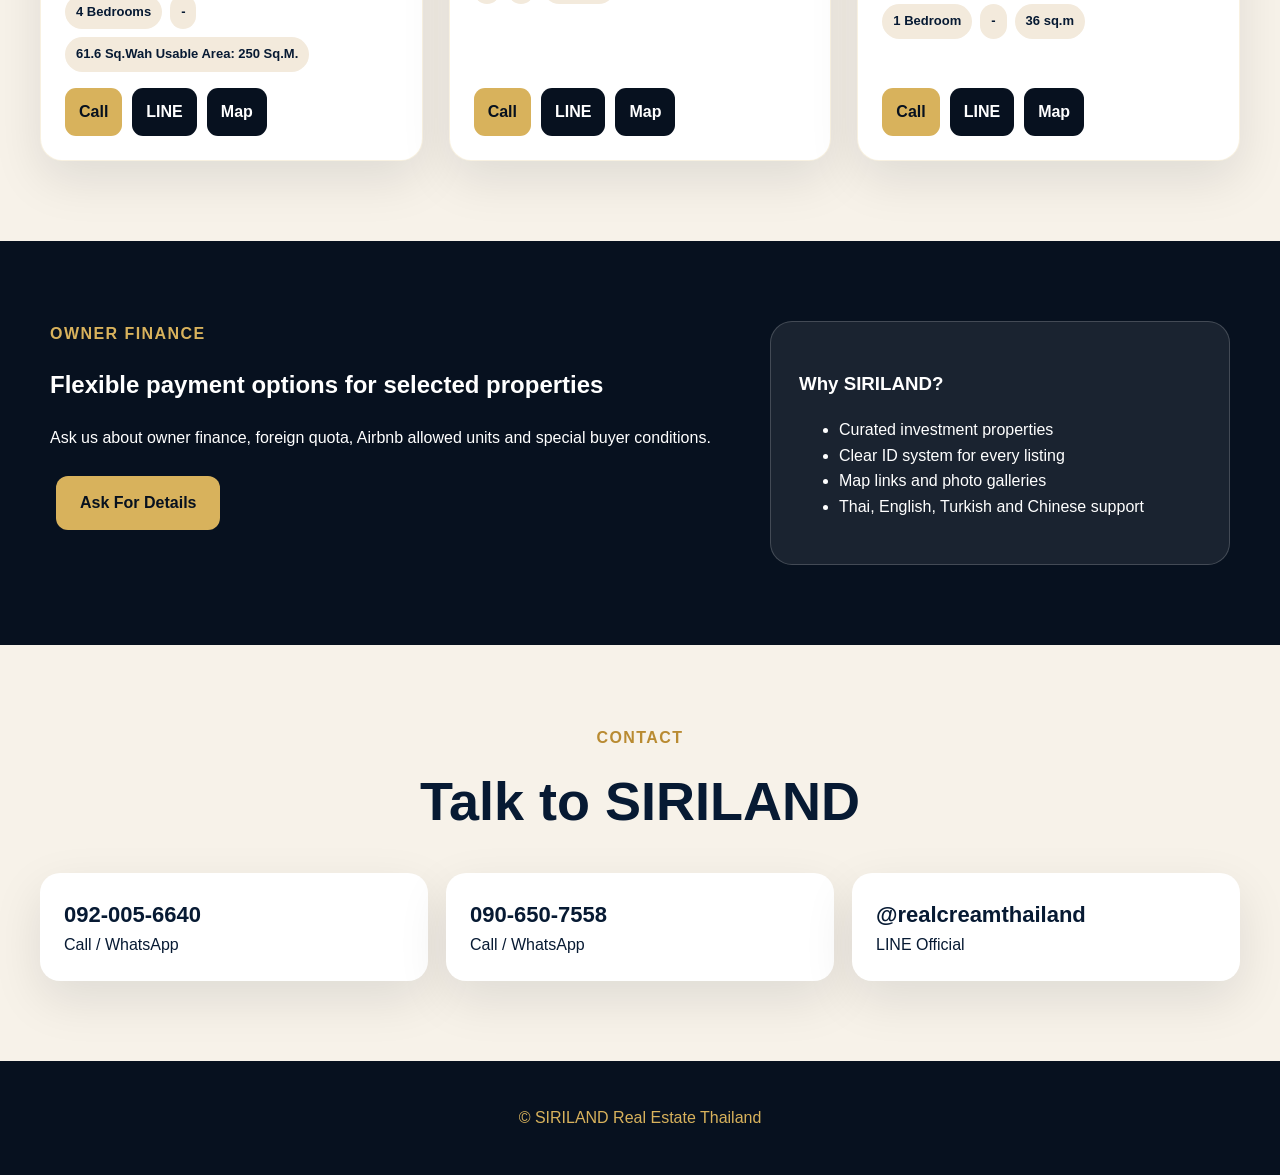
==== commit 6b23468e: "Add files via upload" ====
--- a/index.html
+++ b/index.html
@@ -36,10 +36,10 @@
   </section>
 
   <section class="trust-bar">
-    <div><strong id="propertyCount">0+</strong><span>Properties</span></div>
-    <div><strong>Chiang Mai</strong><span>Prime Locations</span></div>
-    <div><strong>Owner Finance</strong><span>Selected deals</span></div>
-    <div><strong>4 Languages</strong><span>TH / EN / TR / 中文</span></div>
+    <a href="#properties" class="trust-item" data-trust-action="properties"><strong id="propertyCount">0+</strong><span>Properties</span></a>
+    <a href="#properties" class="trust-item" data-trust-city="Chiang Mai"><strong>Chiang Mai</strong><span>Prime Locations</span></a>
+    <a href="#finance" class="trust-item"><strong>Owner Finance</strong><span>Selected deals</span></a>
+    <a href="#contact" class="trust-item"><strong>4 Languages</strong><span>TH / EN / TR / 中文</span></a>
   </section>
 
   <main>
--- a/style.css
+++ b/style.css
@@ -1 +1 @@
-*{box-sizing:border-box}html{scroll-behavior:smooth}body{margin:0;font-family:Arial,Helvetica,sans-serif;background:#f7f2e9;color:#071a33;line-height:1.6}a{text-decoration:none;color:inherit}button{font-family:inherit}.site-header{position:sticky;top:0;z-index:50;min-height:92px;background:#07111f;color:#fff;display:flex;align-items:center;justify-content:space-between;padding:12px 6%;border-bottom:2px solid #d8b25c}.brand{display:flex;align-items:center;gap:16px}.brand-logo{width:74px;height:74px;object-fit:cover;border-radius:50%;display:block;background:white}.brand h1{margin:0;font-size:28px;letter-spacing:2px}.brand p{margin:0;color:#d8b25c;font-size:13px;font-weight:700}nav{display:flex;align-items:center;gap:32px;font-weight:800}nav a{color:#fff;white-space:nowrap}.nav-line{border:1px solid #d8b25c;border-radius:10px;padding:9px 14px;color:#d8b25c}.menu-toggle{display:none;background:none;border:0;color:white;font-size:28px}.hero{position:relative;min-height:72vh;background:url("images/hero.png") center/cover no-repeat;display:flex;align-items:center;justify-content:center;text-align:center;color:#fff;padding:60px 20px}.hero-overlay{position:absolute;inset:0;background:linear-gradient(115deg,rgba(7,17,31,.72),rgba(7,17,31,.32))}.hero-content{position:relative;max-width:940px;z-index:2}.eyebrow{color:#d8b25c;font-weight:900;text-transform:uppercase;letter-spacing:.09em}.hero h2{font-size:clamp(40px,7vw,78px);line-height:1.05;margin:14px 0;text-shadow:0 5px 18px rgba(0,0,0,.35)}.hero p{font-size:20px;color:#f7e8c8}.btn{display:inline-block;margin:10px 6px;padding:14px 24px;border-radius:12px;font-weight:900}.primary{background:#d8b25c;color:#07111f}.outline{border:1px solid #fff;color:#fff;background:rgba(255,255,255,.06)}.trust-bar{background:#07111f;color:white;display:grid;grid-template-columns:repeat(4,1fr);gap:20px;padding:22px 6%;border-top:1px solid #d8b25c}.trust-bar strong{display:block;color:#d8b25c;font-size:20px}.trust-bar span{font-size:13px;color:#eadfca}.section{max-width:1240px;margin:auto;padding:80px 20px}.section-head{text-align:center}.section-head h2{font-size:clamp(32px,5vw,54px);margin:8px 0 28px}.dark{color:#b98b32}.filters{display:grid;grid-template-columns:repeat(4,1fr);gap:14px;margin-bottom:30px}.filters select,.filters input{padding:15px;border:1px solid #ddd1c0;border-radius:14px;background:#fff;font-size:15px}.grid{display:grid;grid-template-columns:repeat(3,1fr);gap:26px}.card{background:#fff;border-radius:22px;overflow:hidden;box-shadow:0 18px 50px rgba(10,20,30,.1);transition:.25s;border:1px solid rgba(216,178,92,.18);display:flex;flex-direction:column}.card:hover{transform:translateY(-6px);box-shadow:0 26px 70px rgba(7,17,31,.18)}.photo{height:275px;background:linear-gradient(135deg,#0d2746,#d8b25c);position:relative;overflow:hidden;cursor:pointer}.photo img{width:100%;height:100%;object-fit:cover;display:block}.badge{position:absolute;left:14px;top:14px;background:#d8b25c;color:#07111f;border-radius:999px;padding:7px 11px;font-weight:900;font-size:13px}.status{position:absolute;right:14px;top:14px;background:rgba(0,0,0,.72);color:white;border-radius:999px;padding:7px 11px;font-weight:900;font-size:13px}.count{position:absolute;right:14px;bottom:14px;background:rgba(0,0,0,.72);color:white;border-radius:999px;padding:7px 11px;font-size:13px;font-weight:900}.content{padding:24px;display:flex;flex-direction:column;gap:8px;flex:1}.meta{color:#b98b32;font-weight:900}.content h3{margin:0;font-size:22px;min-height:56px}.price{font-size:28px;font-weight:900;color:#b98b32}.desc{color:#4d5b6b;min-height:52px}.chips{display:flex;flex-wrap:wrap;gap:8px;margin:8px 0}.chips span{background:#f3eadc;border-radius:999px;padding:7px 11px;font-weight:800;font-size:13px}.actions{display:flex;gap:10px;flex-wrap:wrap;margin-top:auto}.smallbtn{padding:11px 14px;border-radius:11px;background:#07111f;color:#fff;font-weight:900;border:0;cursor:pointer;transition:.25s}.smallbtn:hover{transform:translateY(-2px);opacity:.9}.goldbtn{background:#d8b25c;color:#07111f}.finance{background:#07111f;color:#fff;display:grid;grid-template-columns:1.2fr .8fr;gap:30px;padding:80px max(20px,calc((100vw - 1180px)/2))}.finance-card{background:rgba(255,255,255,.08);border:1px solid rgba(255,255,255,.18);border-radius:22px;padding:28px}.contact-grid{display:grid;grid-template-columns:repeat(3,1fr);gap:18px}.contact-card{background:#fff;border-radius:20px;padding:24px;box-shadow:0 18px 50px rgba(10,20,30,.1)}.contact-card strong{display:block;font-size:22px}.modal.hidden{display:none}.modal{position:fixed;inset:0;background:rgba(0,0,0,.78);z-index:100;display:grid;place-items:center;padding:20px}.modal-card{background:#fff;border-radius:22px;max-width:980px;width:100%;max-height:92vh;overflow:auto;position:relative}.modal-gallery{position:relative;background:#07111f}.modal-card img#modalImg{width:100%;height:min(56vh,540px);object-fit:cover;display:block}.modal-body{padding:24px}.modal-close{position:absolute;right:14px;top:10px;font-size:36px;background:#fff;border:0;border-radius:50%;width:44px;height:44px;cursor:pointer;z-index:9}.modal-arrow{position:absolute;top:50%;transform:translateY(-50%);width:46px;height:46px;border-radius:50%;border:0;background:rgba(7,17,31,.78);color:#fff;font-size:34px;cursor:pointer;z-index:5}.modal-prev{left:16px}.modal-next{right:16px}.modal-counter{position:absolute;bottom:16px;right:18px;background:rgba(0,0,0,.7);color:#fff;padding:7px 12px;border-radius:999px;font-weight:900}.thumbs{display:flex;gap:8px;overflow-x:auto;padding:10px 0}.thumbs img{width:82px;height:62px;object-fit:cover;border-radius:10px;opacity:.72;cursor:pointer;border:2px solid transparent}.thumbs img.active{opacity:1;border-color:#d8b25c}.modal-actions{margin-top:18px}footer{text-align:center;background:#07111f;color:#d8b25c;padding:28px}@media(max-width:900px){.site-header{height:auto;padding:14px 5%;align-items:flex-start;gap:12px}.brand-logo{width:60px;height:60px}.brand h1{font-size:22px}.menu-toggle{display:block;margin-left:auto}nav{display:none;width:100%;flex-direction:column;align-items:flex-start;gap:12px;padding-top:12px}nav.show{display:flex}.site-header{flex-wrap:wrap}.trust-bar,.filters,.grid,.finance,.contact-grid{grid-template-columns:1fr}.photo{height:240px}.modal-card img#modalImg{height:46vh}.content h3{min-height:auto}.desc{min-height:auto}}+*{box-sizing:border-box}html{scroll-behavior:smooth}body{margin:0;font-family:Arial,Helvetica,sans-serif;background:#f7f2e9;color:#071a33;line-height:1.6}a{text-decoration:none;color:inherit}button{font-family:inherit}.site-header{position:sticky;top:0;z-index:50;min-height:92px;background:#07111f;color:#fff;display:flex;align-items:center;justify-content:space-between;padding:12px 6%;border-bottom:2px solid #d8b25c}.brand{display:flex;align-items:center;gap:16px}.brand-logo{width:74px;height:74px;object-fit:cover;border-radius:50%;display:block;background:white}.brand h1{margin:0;font-size:28px;letter-spacing:2px}.brand p{margin:0;color:#d8b25c;font-size:13px;font-weight:700}nav{display:flex;align-items:center;gap:32px;font-weight:800}nav a{color:#fff;white-space:nowrap}.nav-line{border:1px solid #d8b25c;border-radius:10px;padding:9px 14px;color:#d8b25c}.menu-toggle{display:none;background:none;border:0;color:white;font-size:28px}.hero{position:relative;min-height:72vh;background:url("images/hero.png") center/cover no-repeat;display:flex;align-items:center;justify-content:center;text-align:center;color:#fff;padding:60px 20px}.hero-overlay{position:absolute;inset:0;background:linear-gradient(115deg,rgba(7,17,31,.72),rgba(7,17,31,.32))}.hero-content{position:relative;max-width:940px;z-index:2}.eyebrow{color:#d8b25c;font-weight:900;text-transform:uppercase;letter-spacing:.09em}.hero h2{font-size:clamp(40px,7vw,78px);line-height:1.05;margin:14px 0;text-shadow:0 5px 18px rgba(0,0,0,.35)}.hero p{font-size:20px;color:#f7e8c8}.btn{display:inline-block;margin:10px 6px;padding:14px 24px;border-radius:12px;font-weight:900}.primary{background:#d8b25c;color:#07111f}.outline{border:1px solid #fff;color:#fff;background:rgba(255,255,255,.06)}.trust-bar{background:#07111f;color:white;display:grid;grid-template-columns:repeat(4,1fr);gap:20px;padding:22px 6%;border-top:1px solid #d8b25c}.trust-bar a,.trust-bar .trust-item{display:block;color:white;border-radius:14px;padding:10px 12px;transition:.25s}.trust-bar a:hover,.trust-bar .trust-item:hover{background:rgba(216,178,92,.12);transform:translateY(-2px)}.trust-bar strong{display:block;color:#d8b25c;font-size:20px}.trust-bar span{font-size:13px;color:#eadfca}.section{max-width:1240px;margin:auto;padding:80px 20px}.section-head{text-align:center}.section-head h2{font-size:clamp(32px,5vw,54px);margin:8px 0 28px}.dark{color:#b98b32}.filters{display:grid;grid-template-columns:repeat(4,1fr);gap:14px;margin-bottom:30px}.filters select,.filters input{padding:15px;border:1px solid #ddd1c0;border-radius:14px;background:#fff;font-size:15px}.grid{display:grid;grid-template-columns:repeat(3,1fr);gap:26px}.card{background:#fff;border-radius:22px;overflow:hidden;box-shadow:0 18px 50px rgba(10,20,30,.1);transition:.25s;border:1px solid rgba(216,178,92,.18);display:flex;flex-direction:column}.card:hover{transform:translateY(-6px);box-shadow:0 26px 70px rgba(7,17,31,.18)}.photo{height:275px;background:linear-gradient(135deg,#0d2746,#d8b25c);position:relative;overflow:hidden;cursor:pointer}.photo img{width:100%;height:100%;object-fit:cover;display:block}.badge{position:absolute;left:14px;top:14px;background:#d8b25c;color:#07111f;border-radius:999px;padding:7px 11px;font-weight:900;font-size:13px}.status{position:absolute;right:14px;top:14px;background:rgba(0,0,0,.72);color:white;border-radius:999px;padding:7px 11px;font-weight:900;font-size:13px}.count{position:absolute;right:14px;bottom:14px;background:rgba(0,0,0,.72);color:white;border-radius:999px;padding:7px 11px;font-size:13px;font-weight:900}.content{padding:24px;display:flex;flex-direction:column;gap:8px;flex:1}.meta{color:#b98b32;font-weight:900}.content h3{margin:0;font-size:22px;min-height:56px}.price{font-size:28px;font-weight:900;color:#b98b32}.desc{color:#4d5b6b;min-height:52px}.chips{display:flex;flex-wrap:wrap;gap:8px;margin:8px 0}.chips span{background:#f3eadc;border-radius:999px;padding:7px 11px;font-weight:800;font-size:13px}.actions{display:flex;gap:10px;flex-wrap:wrap;margin-top:auto}.smallbtn{padding:11px 14px;border-radius:11px;background:#07111f;color:#fff;font-weight:900;border:0;cursor:pointer;transition:.25s}.smallbtn:hover{transform:translateY(-2px);opacity:.9}.goldbtn{background:#d8b25c;color:#07111f}.finance{background:#07111f;color:#fff;display:grid;grid-template-columns:1.2fr .8fr;gap:30px;padding:80px max(20px,calc((100vw - 1180px)/2))}.finance-card{background:rgba(255,255,255,.08);border:1px solid rgba(255,255,255,.18);border-radius:22px;padding:28px}.contact-grid{display:grid;grid-template-columns:repeat(3,1fr);gap:18px}.contact-card{background:#fff;border-radius:20px;padding:24px;box-shadow:0 18px 50px rgba(10,20,30,.1)}.contact-card strong{display:block;font-size:22px}.modal.hidden{display:none}.modal{position:fixed;inset:0;background:rgba(0,0,0,.78);z-index:100;display:grid;place-items:center;padding:20px}.modal-card{background:#fff;border-radius:22px;max-width:980px;width:100%;max-height:92vh;overflow:auto;position:relative}.modal-gallery{position:relative;background:#07111f}.modal-card img#modalImg{width:100%;height:min(56vh,540px);object-fit:cover;display:block}.modal-body{padding:24px}.modal-close{position:absolute;right:14px;top:10px;font-size:36px;background:#fff;border:0;border-radius:50%;width:44px;height:44px;cursor:pointer;z-index:9}.modal-arrow{position:absolute;top:50%;transform:translateY(-50%);width:46px;height:46px;border-radius:50%;border:0;background:rgba(7,17,31,.78);color:#fff;font-size:34px;cursor:pointer;z-index:5}.modal-prev{left:16px}.modal-next{right:16px}.modal-counter{position:absolute;bottom:16px;right:18px;background:rgba(0,0,0,.7);color:#fff;padding:7px 12px;border-radius:999px;font-weight:900}.thumbs{display:flex;gap:8px;overflow-x:auto;padding:10px 0}.thumbs img{width:82px;height:62px;object-fit:cover;border-radius:10px;opacity:.72;cursor:pointer;border:2px solid transparent}.thumbs img.active{opacity:1;border-color:#d8b25c}.modal-actions{margin-top:18px}footer{text-align:center;background:#07111f;color:#d8b25c;padding:28px}@media(max-width:900px){.site-header{height:auto;padding:14px 5%;align-items:flex-start;gap:12px}.brand-logo{width:60px;height:60px}.brand h1{font-size:22px}.menu-toggle{display:block;margin-left:auto}nav{display:none;width:100%;flex-direction:column;align-items:flex-start;gap:12px;padding-top:12px}nav.show{display:flex}.site-header{flex-wrap:wrap}.trust-bar,.filters,.grid,.finance,.contact-grid{grid-template-columns:1fr}.photo{height:240px}.modal-card img#modalImg{height:46vh}.content h3{min-height:auto}.desc{min-height:auto}}
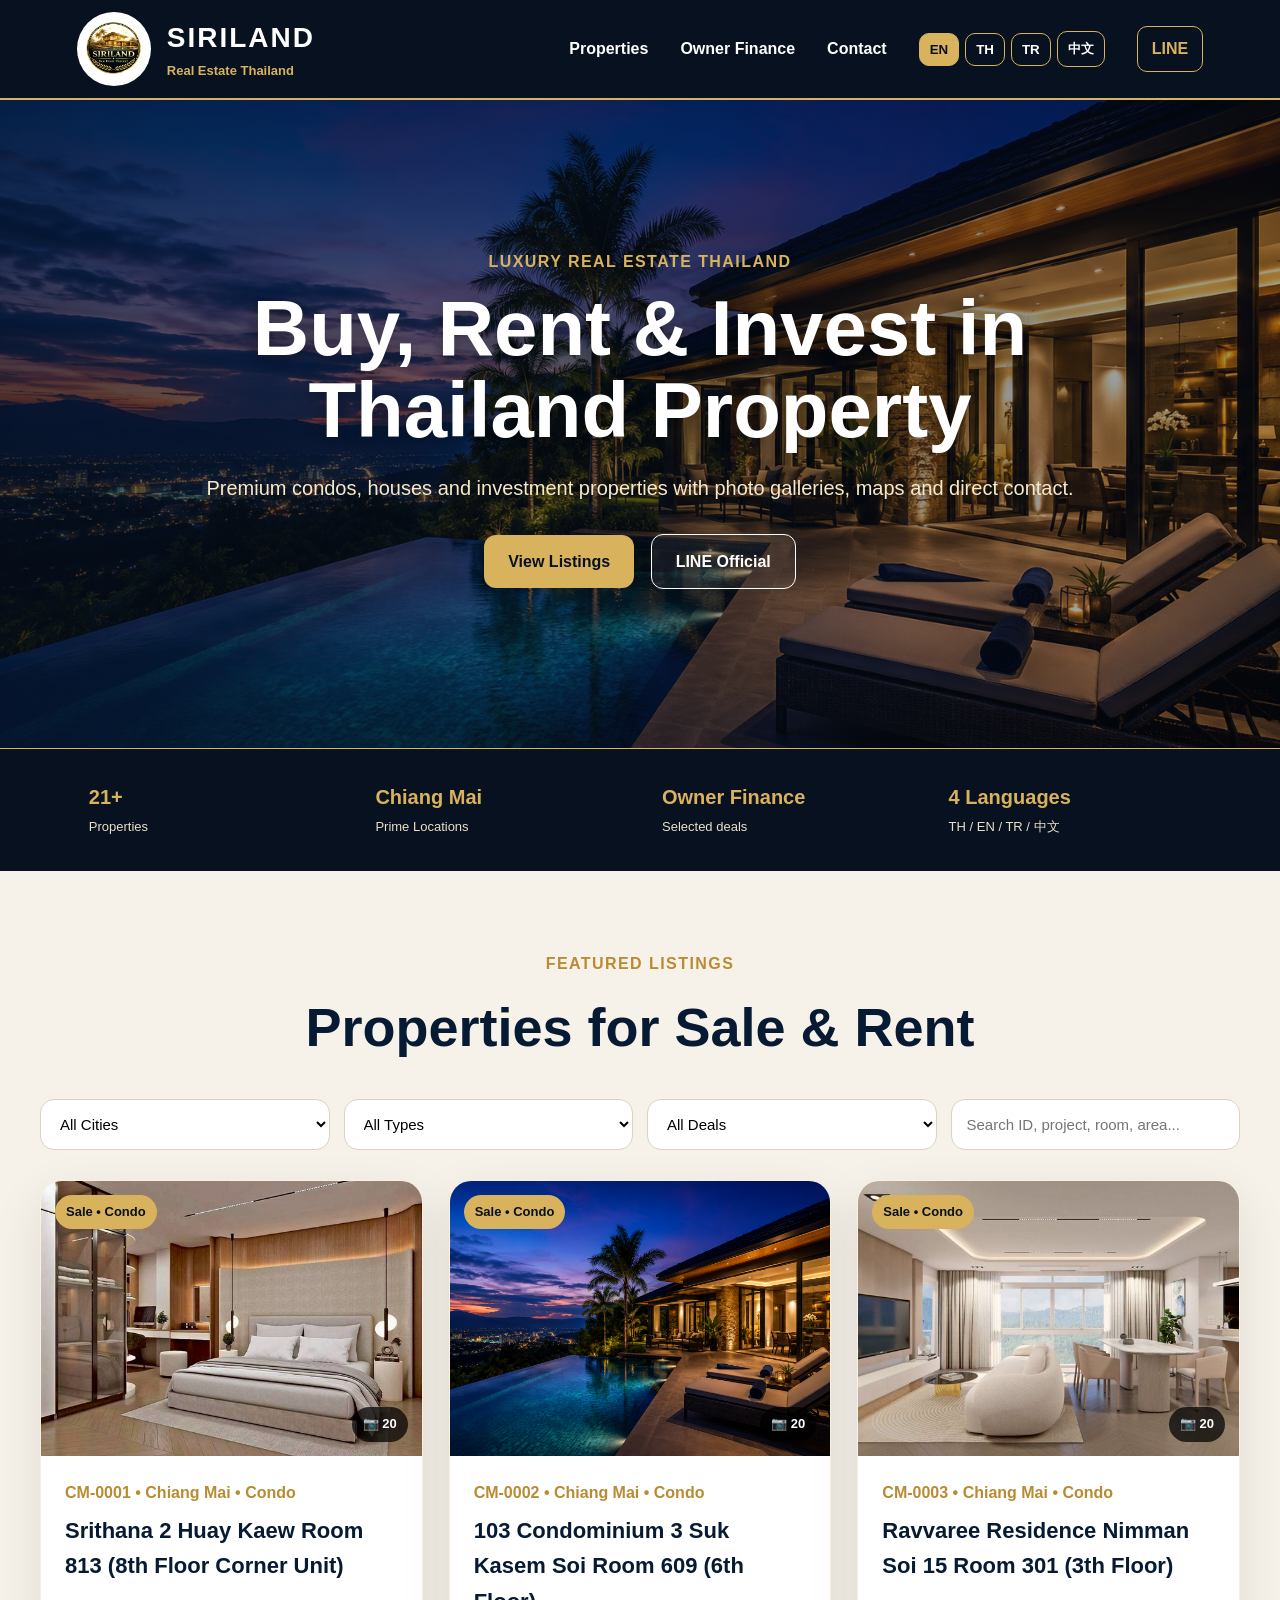
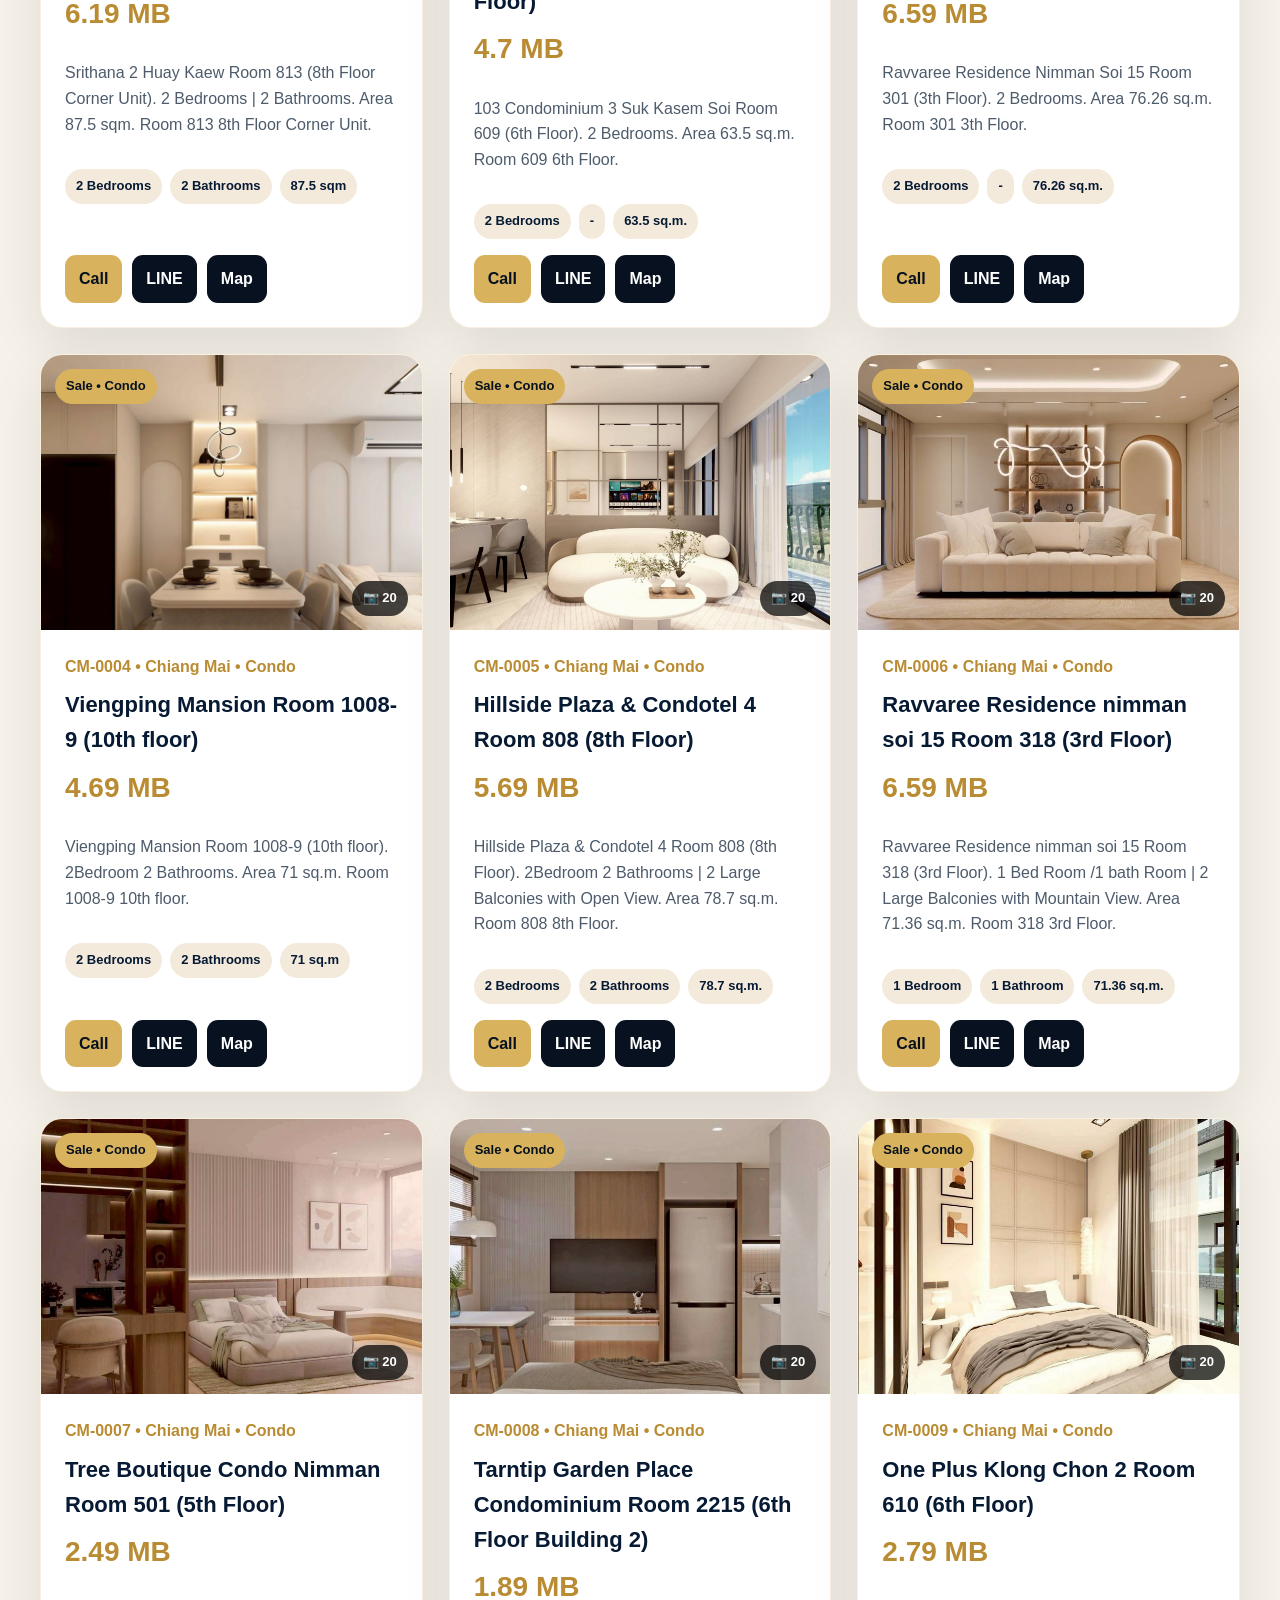
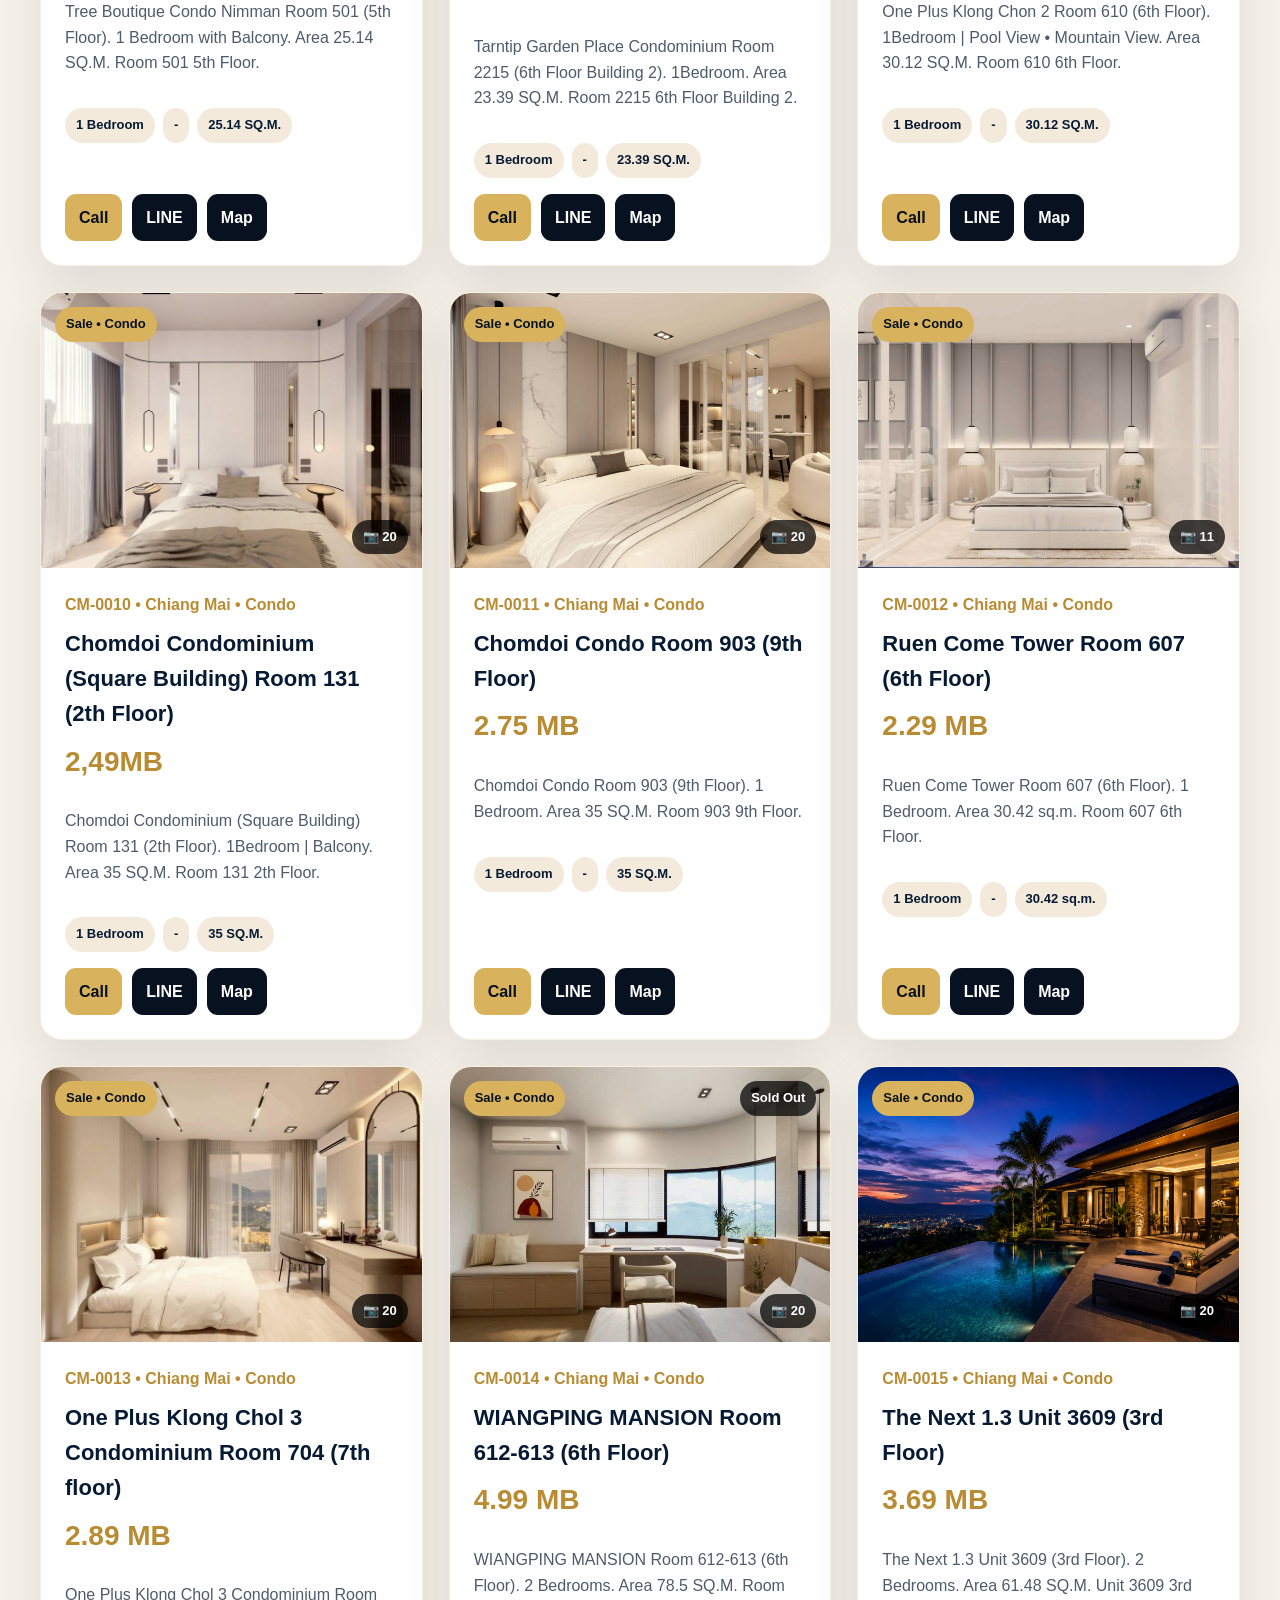
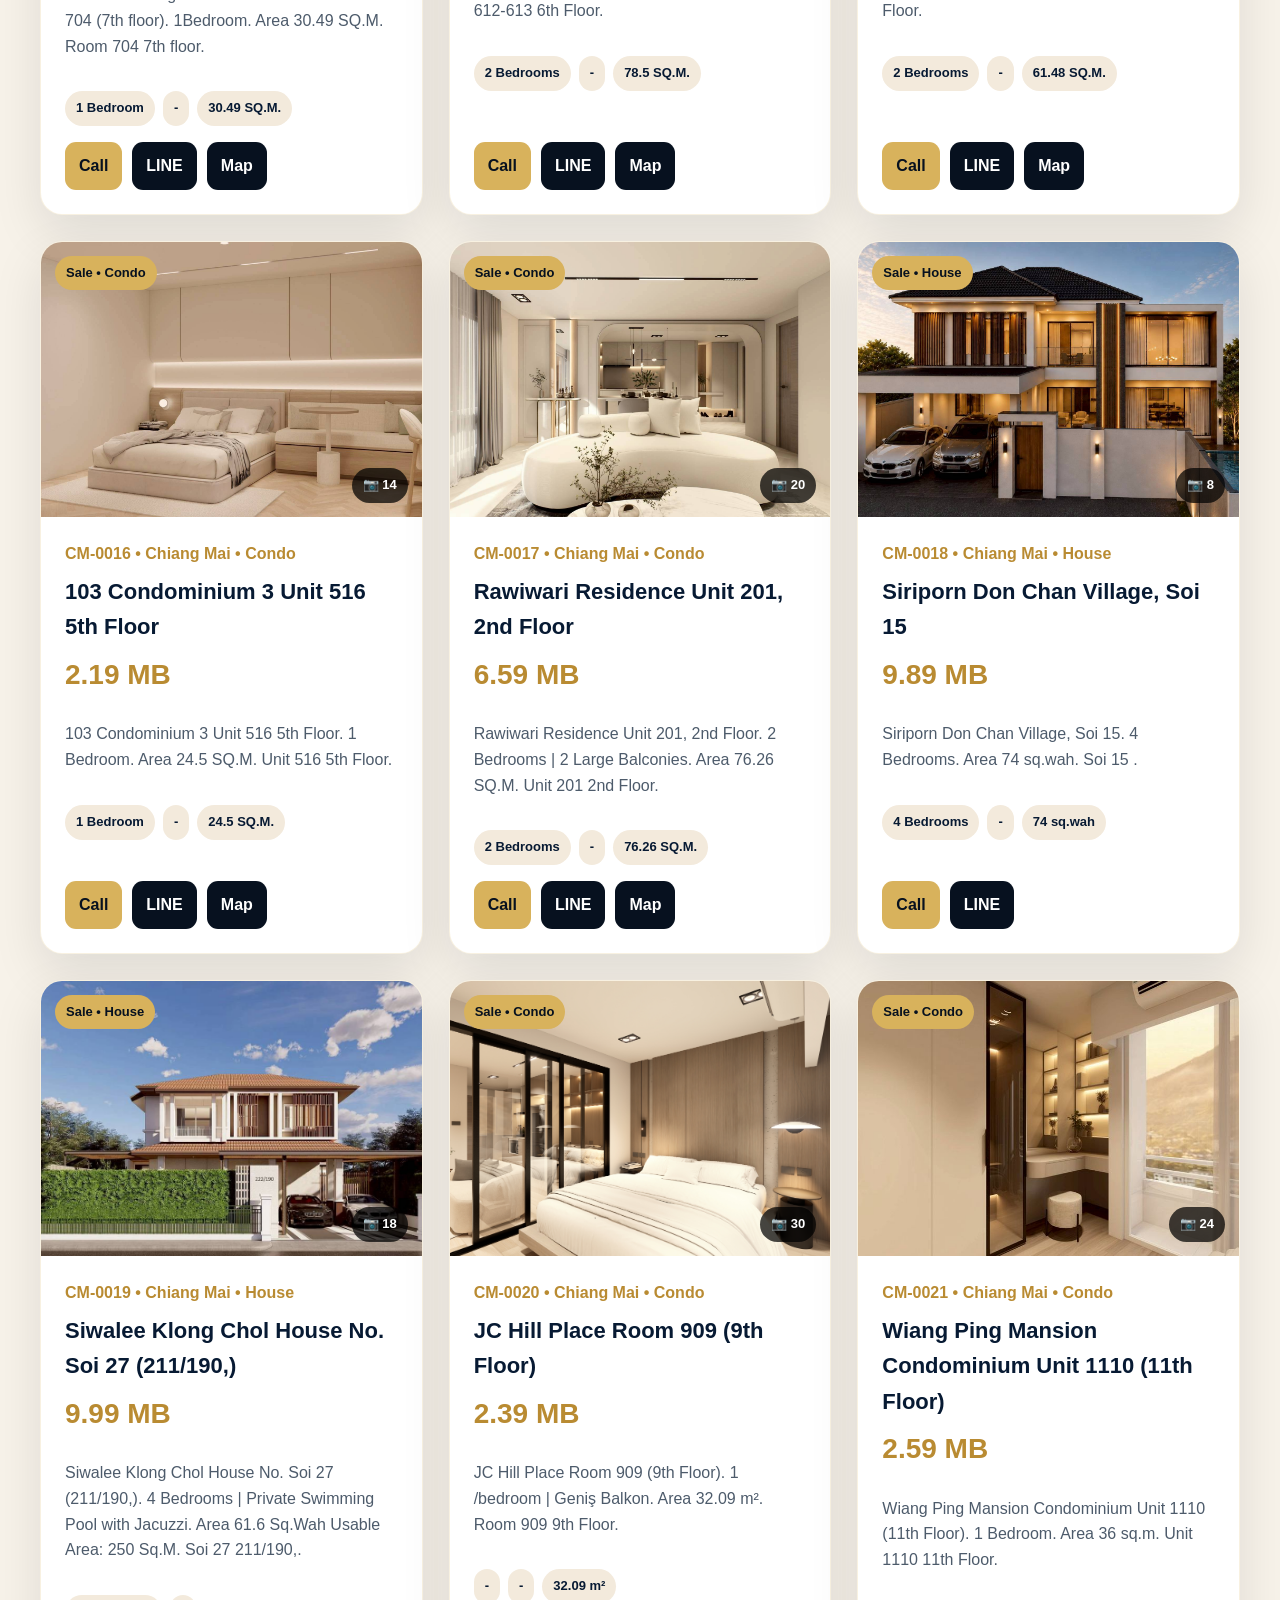
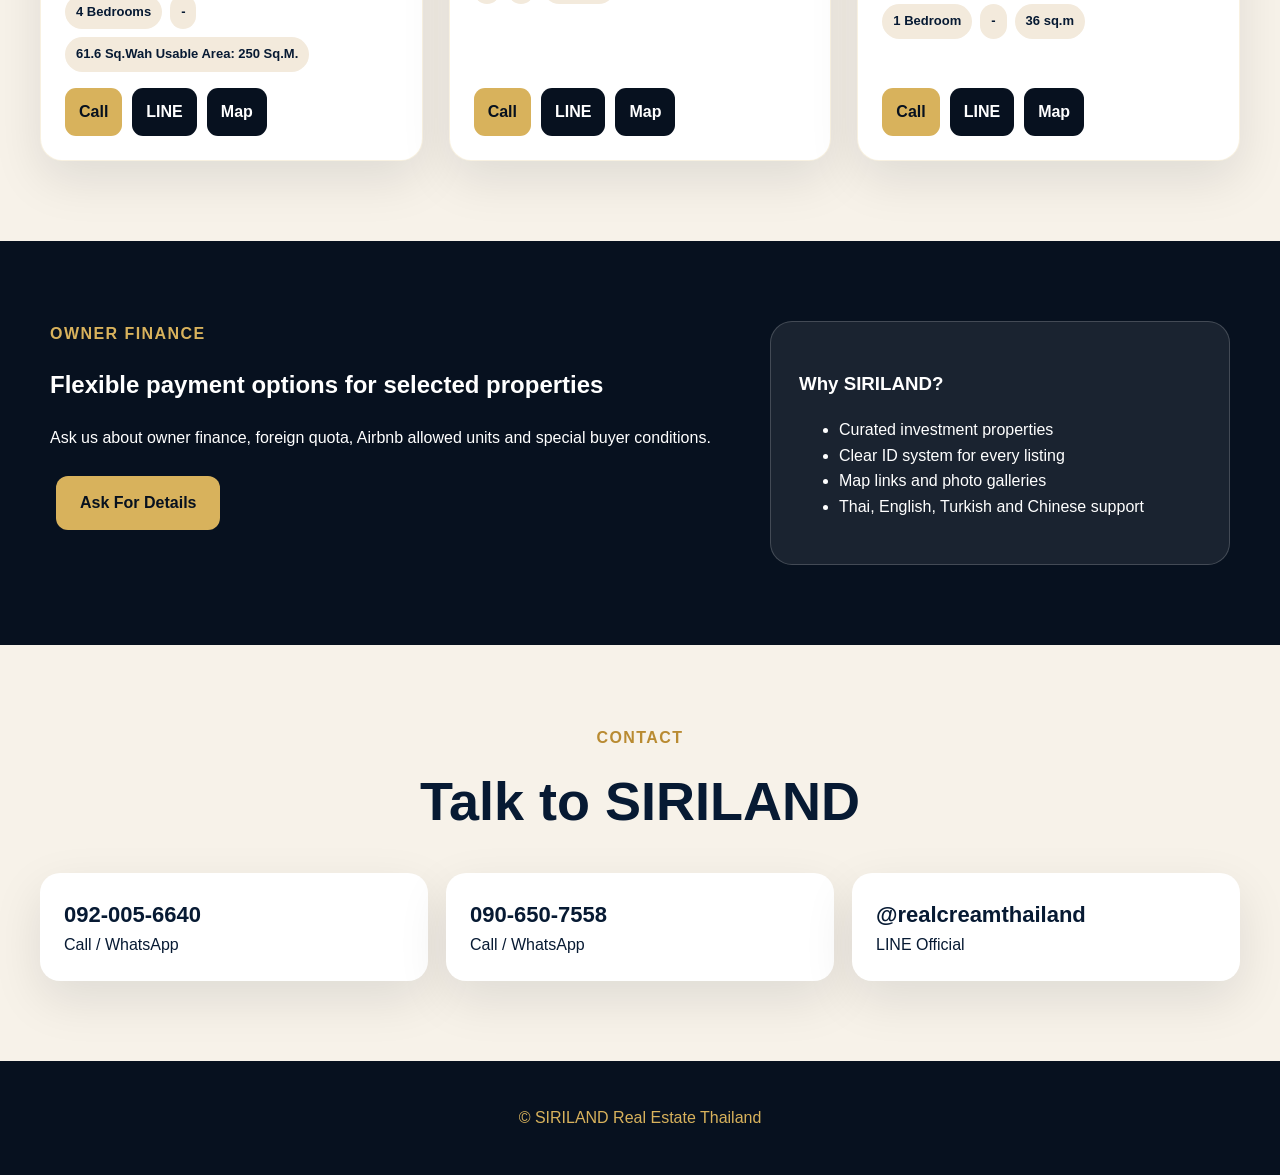
==== commit 9b34b9d6: "Add files via upload" ====
--- a/index.html
+++ b/index.html
@@ -15,9 +15,10 @@
     </a>
     <button class="menu-toggle" id="menuToggle" aria-label="Menu">☰</button>
     <nav id="mainNav">
-      <a href="#properties">Properties</a>
-      <a href="#finance">Owner Finance</a>
-      <a href="#contact">Contact</a>
+      <a href="#properties" data-i18n="navProperties">Properties</a>
+      <a href="#finance" data-i18n="navFinance">Owner Finance</a>
+      <a href="#contact" data-i18n="navContact">Contact</a>
+      <div class="lang-switch" id="langSwitch"><button data-lang="en">EN</button><button data-lang="th">TH</button><button data-lang="tr">TR</button><button data-lang="zh">中文</button></div>
       <a class="nav-line" href="https://line.me/R/ti/p/@realcreamthailand" target="_blank">LINE</a>
     </nav>
   </header>
@@ -25,49 +26,49 @@
   <section class="hero" id="home">
     <div class="hero-overlay"></div>
     <div class="hero-content">
-      <span class="eyebrow">Luxury Real Estate Thailand</span>
-      <h2>Buy, Rent & Invest in Chiang Mai Property</h2>
-      <p>Premium condos, houses and investment properties with photo galleries, maps and direct contact.</p>
+      <span class="eyebrow" data-i18n="heroEyebrow">Luxury Real Estate Thailand</span>
+      <h2 data-i18n="heroTitle">Buy, Rent & Invest in Chiang Mai Property</h2>
+      <p data-i18n="heroText">Premium condos, houses and investment properties with photo galleries, maps and direct contact.</p>
       <div class="hero-actions">
-        <a href="#properties" class="btn primary">View Listings</a>
-        <a href="https://line.me/R/ti/p/@realcreamthailand" target="_blank" class="btn outline">LINE Official</a>
+        <a href="#properties" class="btn primary" data-i18n="viewListings">View Listings</a>
+        <a href="https://line.me/R/ti/p/@realcreamthailand" target="_blank" class="btn outline" data-i18n="lineOfficial">LINE Official</a>
       </div>
     </div>
   </section>
 
   <section class="trust-bar">
-    <a href="#properties" class="trust-item" data-trust-action="properties"><strong id="propertyCount">0+</strong><span>Properties</span></a>
-    <a href="#properties" class="trust-item" data-trust-city="Chiang Mai"><strong>Chiang Mai</strong><span>Prime Locations</span></a>
-    <a href="#finance" class="trust-item"><strong>Owner Finance</strong><span>Selected deals</span></a>
-    <a href="#contact" class="trust-item"><strong>4 Languages</strong><span>TH / EN / TR / 中文</span></a>
+    <a href="#properties" class="trust-item" data-trust-action="properties"><strong id="propertyCount">0+</strong><span data-i18n="statProperties">Properties</span></a>
+    <a href="#properties" class="trust-item" data-trust-city="Chiang Mai"><strong>Chiang Mai</strong><span data-i18n="statLocations">Prime Locations</span></a>
+    <a href="#finance" class="trust-item"><strong>Owner Finance</strong><span data-i18n="statDeals">Selected deals</span></a>
+    <a href="#properties" class="trust-item" data-trust-action="languages"><strong data-i18n="stat4Lang">4 Languages</strong><span data-i18n="statLanguages">TH / EN / TR / 中文</span></a>
   </section>
 
   <main>
     <section class="section" id="properties">
       <div class="section-head">
-        <span class="eyebrow dark">Featured Listings</span>
-        <h2>Properties for Sale & Rent</h2>
+        <span class="eyebrow dark" data-i18n="featured">Featured Listings</span>
+        <h2 data-i18n="propertiesTitle">Properties for Sale & Rent</h2>
       </div>
       <div class="filters">
-        <select id="cityFilter"><option value="all">All Cities</option></select>
-        <select id="typeFilter"><option value="all">All Types</option></select>
-        <select id="dealFilter"><option value="all">All Deals</option></select>
-        <input id="searchInput" type="search" placeholder="Search ID, project, room, area..." />
+        <select id="cityFilter"><option value="all" data-i18n="allCities">All Cities</option></select>
+        <select id="typeFilter"><option value="all" data-i18n="allTypes">All Types</option></select>
+        <select id="dealFilter"><option value="all" data-i18n="allDeals">All Deals</option></select>
+        <input id="searchInput" type="search" placeholder="Search ID, project, room, area..." data-i18n-placeholder="searchPlaceholder" />
       </div>
       <div class="grid" id="propertyGrid"></div>
     </section>
 
     <section class="finance" id="finance">
-      <div><span class="eyebrow">Owner Finance</span><h2>Flexible payment options for selected properties</h2><p>Ask us about owner finance, foreign quota, Airbnb allowed units and special buyer conditions.</p><a href="#contact" class="btn primary">Ask For Details</a></div>
-      <div class="finance-card"><h3>Why SIRILAND?</h3><ul><li>Curated investment properties</li><li>Clear ID system for every listing</li><li>Map links and photo galleries</li><li>Thai, English, Turkish and Chinese support</li></ul></div>
+      <div><span class="eyebrow" data-i18n="financeEyebrow">Owner Finance</span><h2 data-i18n="financeTitle">Flexible payment options for selected properties</h2><p data-i18n="financeText">Ask us about owner finance, foreign quota, Airbnb allowed units and special buyer conditions.</p><a href="#contact" class="btn primary" data-i18n="askDetails">Ask For Details</a></div>
+      <div class="finance-card"><h3 data-i18n="whyTitle">Why SIRILAND?</h3><ul><li data-i18n="why1">Curated investment properties</li><li data-i18n="why2">Clear ID system for every listing</li><li data-i18n="why3">Map links and photo galleries</li><li data-i18n="why4">Thai, English, Turkish and Chinese support</li></ul></div>
     </section>
 
     <section class="section contact" id="contact">
-      <div class="section-head left-head"><span class="eyebrow dark">Contact</span><h2>Talk to SIRILAND</h2></div>
+      <div class="section-head left-head"><span class="eyebrow dark" data-i18n="contactEyebrow">Contact</span><h2 data-i18n="contactTitle">Talk to SIRILAND</h2></div>
       <div class="contact-grid">
-        <a class="contact-card" href="tel:0920056640"><strong>092-005-6640</strong><span>Call / WhatsApp</span></a>
-        <a class="contact-card" href="tel:0906507558"><strong>090-650-7558</strong><span>Call / WhatsApp</span></a>
-        <a class="contact-card" href="https://line.me/R/ti/p/@realcreamthailand" target="_blank"><strong>@realcreamthailand</strong><span>LINE Official</span></a>
+        <a class="contact-card" href="tel:0920056640"><strong>092-005-6640</strong><span data-i18n="callWhatsapp">Call / WhatsApp</span></a>
+        <a class="contact-card" href="tel:0906507558"><strong>090-650-7558</strong><span data-i18n="callWhatsapp">Call / WhatsApp</span></a>
+        <a class="contact-card" href="https://line.me/R/ti/p/@realcreamthailand" target="_blank"><strong>@realcreamthailand</strong><span data-i18n="lineOfficial">LINE Official</span></a>
       </div>
     </section>
   </main>
--- a/style.css
+++ b/style.css
@@ -1 +1,6 @@
-*{box-sizing:border-box}html{scroll-behavior:smooth}body{margin:0;font-family:Arial,Helvetica,sans-serif;background:#f7f2e9;color:#071a33;line-height:1.6}a{text-decoration:none;color:inherit}button{font-family:inherit}.site-header{position:sticky;top:0;z-index:50;min-height:92px;background:#07111f;color:#fff;display:flex;align-items:center;justify-content:space-between;padding:12px 6%;border-bottom:2px solid #d8b25c}.brand{display:flex;align-items:center;gap:16px}.brand-logo{width:74px;height:74px;object-fit:cover;border-radius:50%;display:block;background:white}.brand h1{margin:0;font-size:28px;letter-spacing:2px}.brand p{margin:0;color:#d8b25c;font-size:13px;font-weight:700}nav{display:flex;align-items:center;gap:32px;font-weight:800}nav a{color:#fff;white-space:nowrap}.nav-line{border:1px solid #d8b25c;border-radius:10px;padding:9px 14px;color:#d8b25c}.menu-toggle{display:none;background:none;border:0;color:white;font-size:28px}.hero{position:relative;min-height:72vh;background:url("images/hero.png") center/cover no-repeat;display:flex;align-items:center;justify-content:center;text-align:center;color:#fff;padding:60px 20px}.hero-overlay{position:absolute;inset:0;background:linear-gradient(115deg,rgba(7,17,31,.72),rgba(7,17,31,.32))}.hero-content{position:relative;max-width:940px;z-index:2}.eyebrow{color:#d8b25c;font-weight:900;text-transform:uppercase;letter-spacing:.09em}.hero h2{font-size:clamp(40px,7vw,78px);line-height:1.05;margin:14px 0;text-shadow:0 5px 18px rgba(0,0,0,.35)}.hero p{font-size:20px;color:#f7e8c8}.btn{display:inline-block;margin:10px 6px;padding:14px 24px;border-radius:12px;font-weight:900}.primary{background:#d8b25c;color:#07111f}.outline{border:1px solid #fff;color:#fff;background:rgba(255,255,255,.06)}.trust-bar{background:#07111f;color:white;display:grid;grid-template-columns:repeat(4,1fr);gap:20px;padding:22px 6%;border-top:1px solid #d8b25c}.trust-bar a,.trust-bar .trust-item{display:block;color:white;border-radius:14px;padding:10px 12px;transition:.25s}.trust-bar a:hover,.trust-bar .trust-item:hover{background:rgba(216,178,92,.12);transform:translateY(-2px)}.trust-bar strong{display:block;color:#d8b25c;font-size:20px}.trust-bar span{font-size:13px;color:#eadfca}.section{max-width:1240px;margin:auto;padding:80px 20px}.section-head{text-align:center}.section-head h2{font-size:clamp(32px,5vw,54px);margin:8px 0 28px}.dark{color:#b98b32}.filters{display:grid;grid-template-columns:repeat(4,1fr);gap:14px;margin-bottom:30px}.filters select,.filters input{padding:15px;border:1px solid #ddd1c0;border-radius:14px;background:#fff;font-size:15px}.grid{display:grid;grid-template-columns:repeat(3,1fr);gap:26px}.card{background:#fff;border-radius:22px;overflow:hidden;box-shadow:0 18px 50px rgba(10,20,30,.1);transition:.25s;border:1px solid rgba(216,178,92,.18);display:flex;flex-direction:column}.card:hover{transform:translateY(-6px);box-shadow:0 26px 70px rgba(7,17,31,.18)}.photo{height:275px;background:linear-gradient(135deg,#0d2746,#d8b25c);position:relative;overflow:hidden;cursor:pointer}.photo img{width:100%;height:100%;object-fit:cover;display:block}.badge{position:absolute;left:14px;top:14px;background:#d8b25c;color:#07111f;border-radius:999px;padding:7px 11px;font-weight:900;font-size:13px}.status{position:absolute;right:14px;top:14px;background:rgba(0,0,0,.72);color:white;border-radius:999px;padding:7px 11px;font-weight:900;font-size:13px}.count{position:absolute;right:14px;bottom:14px;background:rgba(0,0,0,.72);color:white;border-radius:999px;padding:7px 11px;font-size:13px;font-weight:900}.content{padding:24px;display:flex;flex-direction:column;gap:8px;flex:1}.meta{color:#b98b32;font-weight:900}.content h3{margin:0;font-size:22px;min-height:56px}.price{font-size:28px;font-weight:900;color:#b98b32}.desc{color:#4d5b6b;min-height:52px}.chips{display:flex;flex-wrap:wrap;gap:8px;margin:8px 0}.chips span{background:#f3eadc;border-radius:999px;padding:7px 11px;font-weight:800;font-size:13px}.actions{display:flex;gap:10px;flex-wrap:wrap;margin-top:auto}.smallbtn{padding:11px 14px;border-radius:11px;background:#07111f;color:#fff;font-weight:900;border:0;cursor:pointer;transition:.25s}.smallbtn:hover{transform:translateY(-2px);opacity:.9}.goldbtn{background:#d8b25c;color:#07111f}.finance{background:#07111f;color:#fff;display:grid;grid-template-columns:1.2fr .8fr;gap:30px;padding:80px max(20px,calc((100vw - 1180px)/2))}.finance-card{background:rgba(255,255,255,.08);border:1px solid rgba(255,255,255,.18);border-radius:22px;padding:28px}.contact-grid{display:grid;grid-template-columns:repeat(3,1fr);gap:18px}.contact-card{background:#fff;border-radius:20px;padding:24px;box-shadow:0 18px 50px rgba(10,20,30,.1)}.contact-card strong{display:block;font-size:22px}.modal.hidden{display:none}.modal{position:fixed;inset:0;background:rgba(0,0,0,.78);z-index:100;display:grid;place-items:center;padding:20px}.modal-card{background:#fff;border-radius:22px;max-width:980px;width:100%;max-height:92vh;overflow:auto;position:relative}.modal-gallery{position:relative;background:#07111f}.modal-card img#modalImg{width:100%;height:min(56vh,540px);object-fit:cover;display:block}.modal-body{padding:24px}.modal-close{position:absolute;right:14px;top:10px;font-size:36px;background:#fff;border:0;border-radius:50%;width:44px;height:44px;cursor:pointer;z-index:9}.modal-arrow{position:absolute;top:50%;transform:translateY(-50%);width:46px;height:46px;border-radius:50%;border:0;background:rgba(7,17,31,.78);color:#fff;font-size:34px;cursor:pointer;z-index:5}.modal-prev{left:16px}.modal-next{right:16px}.modal-counter{position:absolute;bottom:16px;right:18px;background:rgba(0,0,0,.7);color:#fff;padding:7px 12px;border-radius:999px;font-weight:900}.thumbs{display:flex;gap:8px;overflow-x:auto;padding:10px 0}.thumbs img{width:82px;height:62px;object-fit:cover;border-radius:10px;opacity:.72;cursor:pointer;border:2px solid transparent}.thumbs img.active{opacity:1;border-color:#d8b25c}.modal-actions{margin-top:18px}footer{text-align:center;background:#07111f;color:#d8b25c;padding:28px}@media(max-width:900px){.site-header{height:auto;padding:14px 5%;align-items:flex-start;gap:12px}.brand-logo{width:60px;height:60px}.brand h1{font-size:22px}.menu-toggle{display:block;margin-left:auto}nav{display:none;width:100%;flex-direction:column;align-items:flex-start;gap:12px;padding-top:12px}nav.show{display:flex}.site-header{flex-wrap:wrap}.trust-bar,.filters,.grid,.finance,.contact-grid{grid-template-columns:1fr}.photo{height:240px}.modal-card img#modalImg{height:46vh}.content h3{min-height:auto}.desc{min-height:auto}}+*{box-sizing:border-box}html{scroll-behavior:smooth}body{margin:0;font-family:Arial,Helvetica,sans-serif;background:#f7f2e9;color:#071a33;line-height:1.6}a{text-decoration:none;color:inherit}button{font-family:inherit}.site-header{position:sticky;top:0;z-index:50;min-height:92px;background:#07111f;color:#fff;display:flex;align-items:center;justify-content:space-between;padding:12px 6%;border-bottom:2px solid #d8b25c}.brand{display:flex;align-items:center;gap:16px}.brand-logo{width:74px;height:74px;object-fit:cover;border-radius:50%;display:block;background:white}.brand h1{margin:0;font-size:28px;letter-spacing:2px}.brand p{margin:0;color:#d8b25c;font-size:13px;font-weight:700}nav{display:flex;align-items:center;gap:32px;font-weight:800}nav a{color:#fff;white-space:nowrap}.nav-line{border:1px solid #d8b25c;border-radius:10px;padding:9px 14px;color:#d8b25c}.menu-toggle{display:none;background:none;border:0;color:white;font-size:28px}.hero{position:relative;min-height:72vh;background:url("images/hero.png") center/cover no-repeat;display:flex;align-items:center;justify-content:center;text-align:center;color:#fff;padding:60px 20px}.hero-overlay{position:absolute;inset:0;background:linear-gradient(115deg,rgba(7,17,31,.72),rgba(7,17,31,.32))}.hero-content{position:relative;max-width:940px;z-index:2}.eyebrow{color:#d8b25c;font-weight:900;text-transform:uppercase;letter-spacing:.09em}.hero h2{font-size:clamp(40px,7vw,78px);line-height:1.05;margin:14px 0;text-shadow:0 5px 18px rgba(0,0,0,.35)}.hero p{font-size:20px;color:#f7e8c8}.btn{display:inline-block;margin:10px 6px;padding:14px 24px;border-radius:12px;font-weight:900}.primary{background:#d8b25c;color:#07111f}.outline{border:1px solid #fff;color:#fff;background:rgba(255,255,255,.06)}.trust-bar{background:#07111f;color:white;display:grid;grid-template-columns:repeat(4,1fr);gap:20px;padding:22px 6%;border-top:1px solid #d8b25c}.trust-bar a,.trust-bar .trust-item{display:block;color:white;border-radius:14px;padding:10px 12px;transition:.25s}.trust-bar a:hover,.trust-bar .trust-item:hover{background:rgba(216,178,92,.12);transform:translateY(-2px)}.trust-bar strong{display:block;color:#d8b25c;font-size:20px}.trust-bar span{font-size:13px;color:#eadfca}.section{max-width:1240px;margin:auto;padding:80px 20px}.section-head{text-align:center}.section-head h2{font-size:clamp(32px,5vw,54px);margin:8px 0 28px}.dark{color:#b98b32}.filters{display:grid;grid-template-columns:repeat(4,1fr);gap:14px;margin-bottom:30px}.filters select,.filters input{padding:15px;border:1px solid #ddd1c0;border-radius:14px;background:#fff;font-size:15px}.grid{display:grid;grid-template-columns:repeat(3,1fr);gap:26px}.card{background:#fff;border-radius:22px;overflow:hidden;box-shadow:0 18px 50px rgba(10,20,30,.1);transition:.25s;border:1px solid rgba(216,178,92,.18);display:flex;flex-direction:column}.card:hover{transform:translateY(-6px);box-shadow:0 26px 70px rgba(7,17,31,.18)}.photo{height:275px;background:linear-gradient(135deg,#0d2746,#d8b25c);position:relative;overflow:hidden;cursor:pointer}.photo img{width:100%;height:100%;object-fit:cover;display:block}.badge{position:absolute;left:14px;top:14px;background:#d8b25c;color:#07111f;border-radius:999px;padding:7px 11px;font-weight:900;font-size:13px}.status{position:absolute;right:14px;top:14px;background:rgba(0,0,0,.72);color:white;border-radius:999px;padding:7px 11px;font-weight:900;font-size:13px}.count{position:absolute;right:14px;bottom:14px;background:rgba(0,0,0,.72);color:white;border-radius:999px;padding:7px 11px;font-size:13px;font-weight:900}.content{padding:24px;display:flex;flex-direction:column;gap:8px;flex:1}.meta{color:#b98b32;font-weight:900}.content h3{margin:0;font-size:22px;min-height:56px}.price{font-size:28px;font-weight:900;color:#b98b32}.desc{color:#4d5b6b;min-height:52px}.chips{display:flex;flex-wrap:wrap;gap:8px;margin:8px 0}.chips span{background:#f3eadc;border-radius:999px;padding:7px 11px;font-weight:800;font-size:13px}.actions{display:flex;gap:10px;flex-wrap:wrap;margin-top:auto}.smallbtn{padding:11px 14px;border-radius:11px;background:#07111f;color:#fff;font-weight:900;border:0;cursor:pointer;transition:.25s}.smallbtn:hover{transform:translateY(-2px);opacity:.9}.goldbtn{background:#d8b25c;color:#07111f}.finance{background:#07111f;color:#fff;display:grid;grid-template-columns:1.2fr .8fr;gap:30px;padding:80px max(20px,calc((100vw - 1180px)/2))}.finance-card{background:rgba(255,255,255,.08);border:1px solid rgba(255,255,255,.18);border-radius:22px;padding:28px}.contact-grid{display:grid;grid-template-columns:repeat(3,1fr);gap:18px}.contact-card{background:#fff;border-radius:20px;padding:24px;box-shadow:0 18px 50px rgba(10,20,30,.1)}.contact-card strong{display:block;font-size:22px}.modal.hidden{display:none}.modal{position:fixed;inset:0;background:rgba(0,0,0,.78);z-index:100;display:grid;place-items:center;padding:20px}.modal-card{background:#fff;border-radius:22px;max-width:980px;width:100%;max-height:92vh;overflow:auto;position:relative}.modal-gallery{position:relative;background:#07111f}.modal-card img#modalImg{width:100%;height:min(56vh,540px);object-fit:cover;display:block}.modal-body{padding:24px}.modal-close{position:absolute;right:14px;top:10px;font-size:36px;background:#fff;border:0;border-radius:50%;width:44px;height:44px;cursor:pointer;z-index:9}.modal-arrow{position:absolute;top:50%;transform:translateY(-50%);width:46px;height:46px;border-radius:50%;border:0;background:rgba(7,17,31,.78);color:#fff;font-size:34px;cursor:pointer;z-index:5}.modal-prev{left:16px}.modal-next{right:16px}.modal-counter{position:absolute;bottom:16px;right:18px;background:rgba(0,0,0,.7);color:#fff;padding:7px 12px;border-radius:999px;font-weight:900}.thumbs{display:flex;gap:8px;overflow-x:auto;padding:10px 0}.thumbs img{width:82px;height:62px;object-fit:cover;border-radius:10px;opacity:.72;cursor:pointer;border:2px solid transparent}.thumbs img.active{opacity:1;border-color:#d8b25c}.modal-actions{margin-top:18px}footer{text-align:center;background:#07111f;color:#d8b25c;padding:28px}@media(max-width:900px){.site-header{height:auto;padding:14px 5%;align-items:flex-start;gap:12px}.brand-logo{width:60px;height:60px}.brand h1{font-size:22px}.menu-toggle{display:block;margin-left:auto}nav{display:none;width:100%;flex-direction:column;align-items:flex-start;gap:12px;padding-top:12px}nav.show{display:flex}.site-header{flex-wrap:wrap}.trust-bar,.filters,.grid,.finance,.contact-grid{grid-template-columns:1fr}.photo{height:240px}.modal-card img#modalImg{height:46vh}.content h3{min-height:auto}.desc{min-height:auto}}
+/* SIRILAND multilingual controls */
+.lang-switch{display:flex;gap:6px;align-items:center;flex-wrap:wrap}
+.lang-switch button{background:transparent;color:#fff;border:1px solid #d8b25c;border-radius:10px;padding:8px 10px;font-weight:800;cursor:pointer}
+.lang-switch button.active,.lang-switch button:hover{background:#d8b25c;color:#07111f}
+@media(max-width:800px){.lang-switch{width:100%;justify-content:flex-start}.lang-switch button{padding:9px 12px}}
